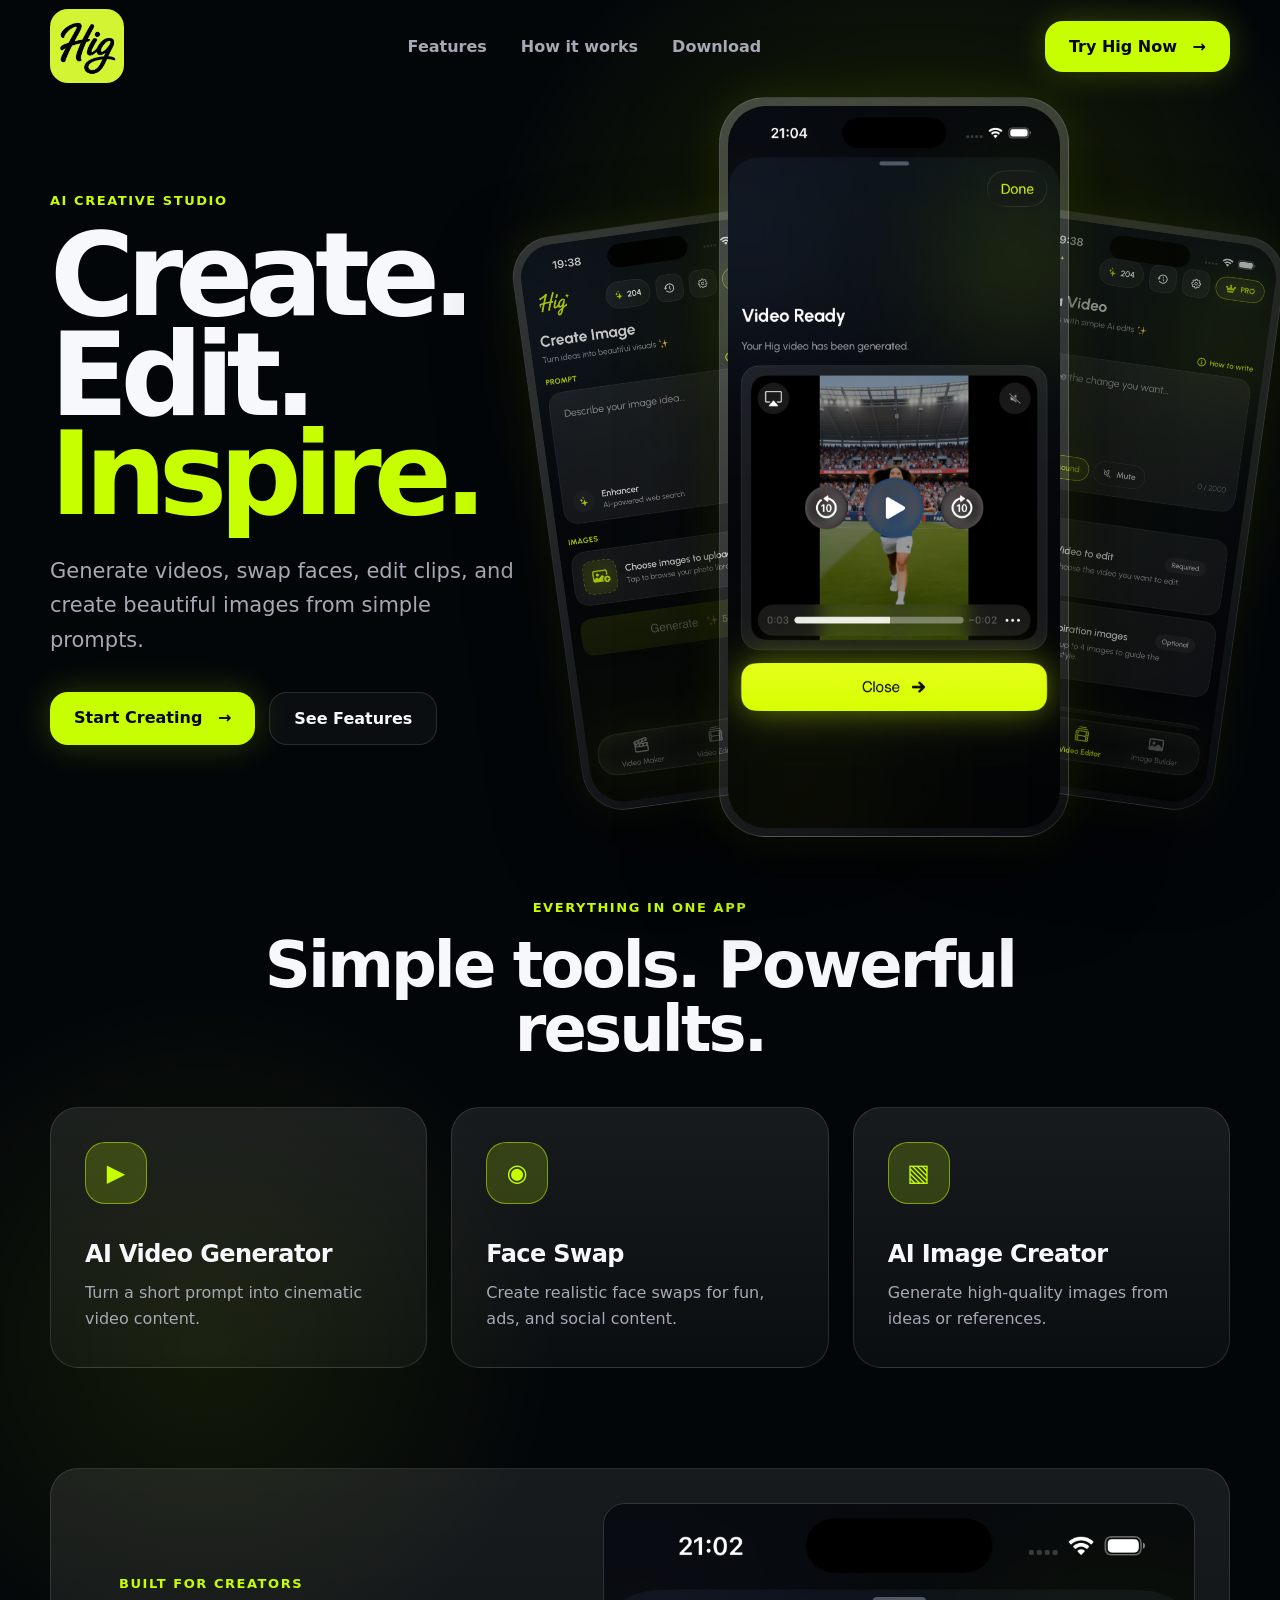
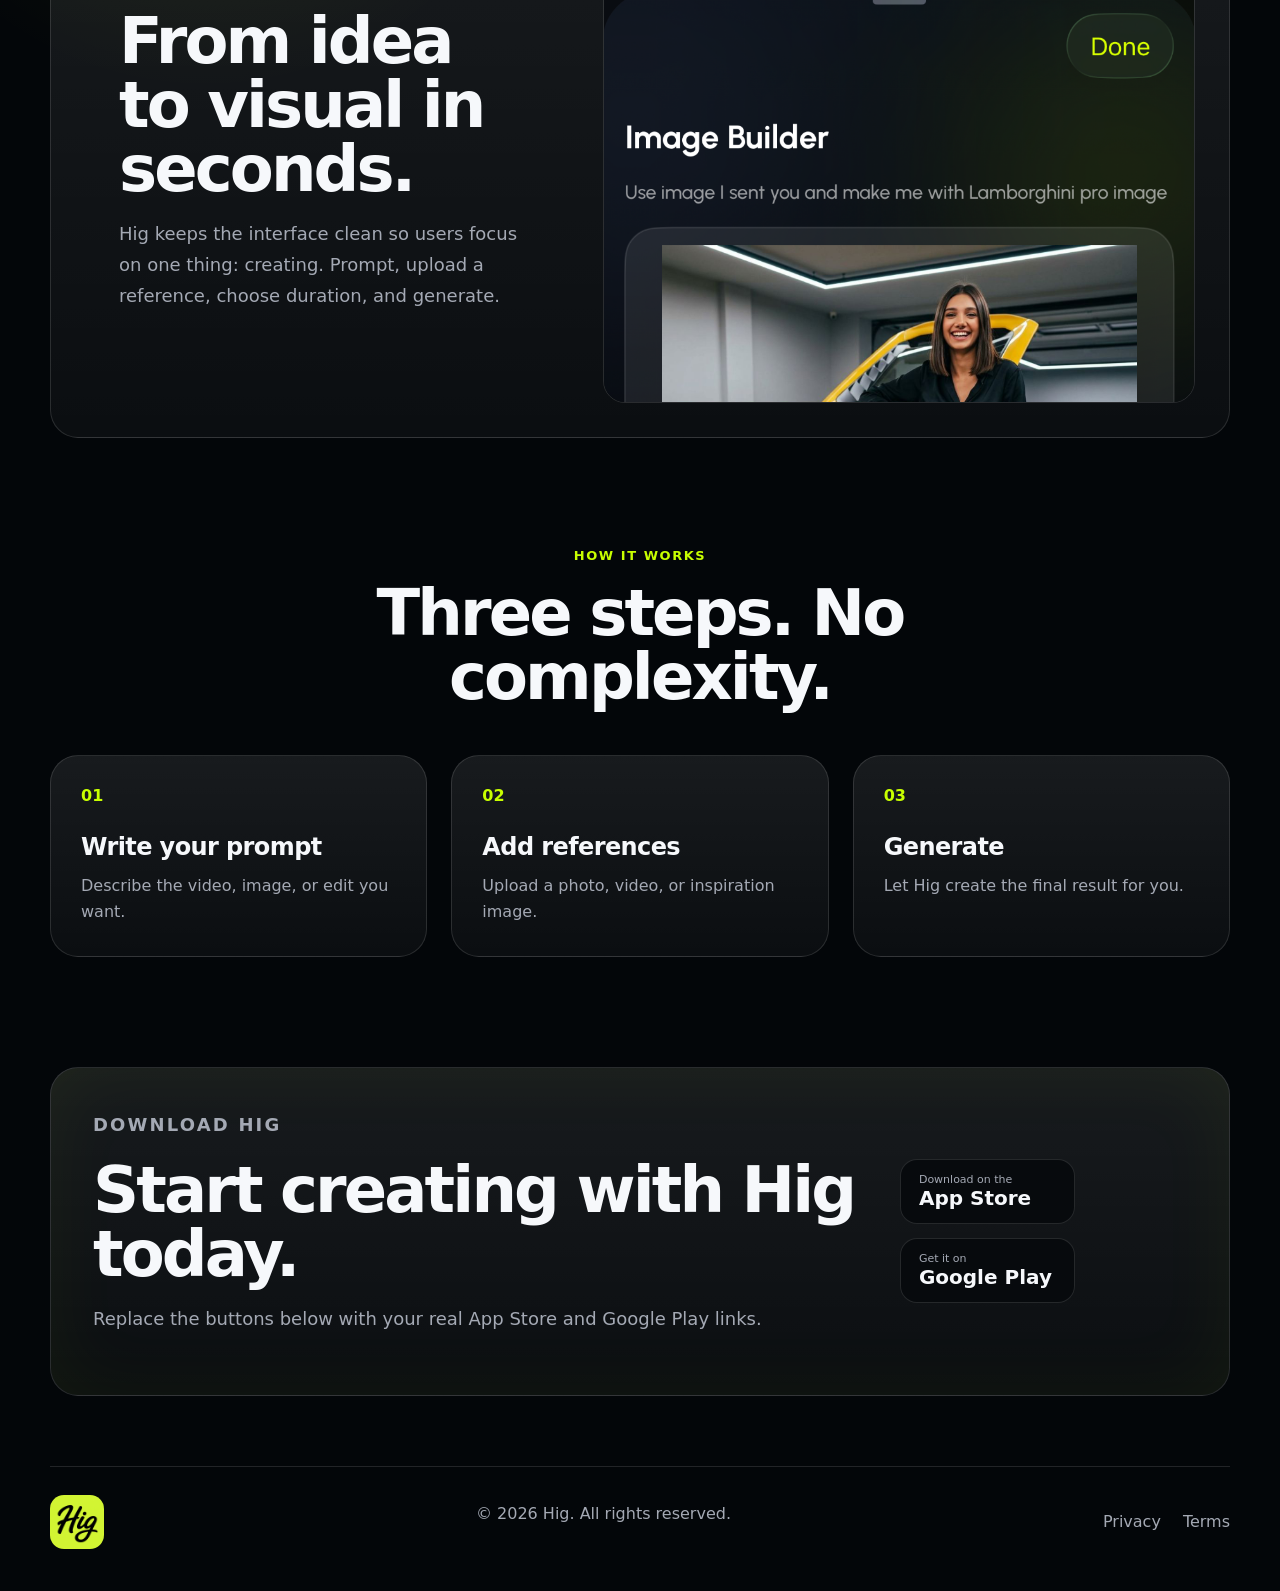
==== index.html @ d284c06a "Add files via upload" ====
<!doctype html>
<html lang="en">
<head>
  <meta charset="utf-8" />
  <meta name="viewport" content="width=device-width, initial-scale=1" />
  <title>Hig — AI Video, Face Swap & Image Generator</title>
  <meta name="description" content="Hig is an AI creative studio for generating videos, face swaps, video edits, and beautiful images in seconds." />
  <meta property="og:title" content="Hig — Create. Edit. Inspire." />
  <meta property="og:description" content="AI videos, face swaps, video editing, and image generation in one clean app." />
  <meta property="og:image" content="assets/logo.png" />
  <meta name="theme-color" content="#c8ff00" />
  <link rel="icon" href="assets/logo.png" />
  <link rel="stylesheet" href="styles.css" />
</head>
<body>
  <header class="site-header">
    <a class="brand" href="#top" aria-label="Hig home">
      <img src="assets/logo.png" alt="Hig logo" />
    </a>
    <nav class="nav" aria-label="Main navigation">
      <a href="#features">Features</a>
      <a href="#how">How it works</a>
      <a href="#download">Download</a>
    </nav>
    <a class="header-cta" href="#download">Try Hig Now <span>→</span></a>
  </header>

  <main id="top">
    <section class="hero">
      <div class="hero-copy">
        <p class="eyebrow">AI creative studio</p>
        <h1>Create.<br>Edit.<br><span>Inspire.</span></h1>
        <p class="lead">Generate videos, swap faces, edit clips, and create beautiful images from simple prompts.</p>
        <div class="hero-actions">
          <a class="primary-btn" href="#download">Start Creating <span>→</span></a>
          <a class="secondary-btn" href="#features">See Features</a>
        </div>
      </div>

      <div class="phone-stage" aria-label="Hig app preview">
        <div class="phone phone-left">
          <img src="assets/image-builder.png" alt="Hig image builder screen" />
        </div>
        <div class="phone phone-main">
          <img src="assets/video-ready.png" alt="Generated video ready screen" />
        </div>
        <div class="phone phone-right">
          <img src="assets/video-editor.png" alt="Hig video editor screen" />
        </div>
      </div>
    </section>

    <section class="features" id="features">
      <div class="section-heading">
        <p class="eyebrow">Everything in one app</p>
        <h2>Simple tools. Powerful results.</h2>
      </div>

      <div class="feature-grid">
        <article class="feature-card">
          <div class="icon">▶</div>
          <h3>AI Video Generator</h3>
          <p>Turn a short prompt into cinematic video content.</p>
        </article>
        <article class="feature-card">
          <div class="icon">◉</div>
          <h3>Face Swap</h3>
          <p>Create realistic face swaps for fun, ads, and social content.</p>
        </article>
        <article class="feature-card">
          <div class="icon">▧</div>
          <h3>AI Image Creator</h3>
          <p>Generate high-quality images from ideas or references.</p>
        </article>
      </div>
    </section>

    <section class="showcase">
      <div class="showcase-copy">
        <p class="eyebrow">Built for creators</p>
        <h2>From idea to visual in seconds.</h2>
        <p>Hig keeps the interface clean so users focus on one thing: creating. Prompt, upload a reference, choose duration, and generate.</p>
      </div>
      <div class="showcase-media">
        <img src="assets/image-result.png" alt="AI image generation result in Hig" />
      </div>
    </section>

    <section class="steps" id="how">
      <div class="section-heading">
        <p class="eyebrow">How it works</p>
        <h2>Three steps. No complexity.</h2>
      </div>
      <div class="step-grid">
        <div class="step"><span>01</span><h3>Write your prompt</h3><p>Describe the video, image, or edit you want.</p></div>
        <div class="step"><span>02</span><h3>Add references</h3><p>Upload a photo, video, or inspiration image.</p></div>
        <div class="step"><span>03</span><h3>Generate</h3><p>Let Hig create the final result for you.</p></div>
      </div>
    </section>

    <section class="download" id="download">
      <div>
        <p class="eyebrow">Download Hig</p>
        <h2>Start creating with Hig today.</h2>
        <p>Replace the buttons below with your real App Store and Google Play links.</p>
      </div>
      <div class="store-buttons">
        <a href="#" class="store-btn" aria-label="Download on the App Store"><small>Download on the</small><strong>App Store</strong></a>
        <a href="#" class="store-btn" aria-label="Get it on Google Play"><small>Get it on</small><strong>Google Play</strong></a>
      </div>
    </section>
  </main>

  <footer class="footer">
    <img src="assets/logo.png" alt="Hig logo" />
    <p>© <span id="year"></span> Hig. All rights reserved.</p>
    <div>
      <a href="#">Privacy</a>
      <a href="#">Terms</a>
    </div>
  </footer>

  <script src="script.js"></script>
</body>
</html>
---- styles.css ----
:root {
  --bg: #030609;
  --panel: rgba(255,255,255,.055);
  --panel-strong: rgba(255,255,255,.085);
  --text: #f6f8fb;
  --muted: #a4a9b4;
  --line: rgba(255,255,255,.12);
  --accent: #c8ff00;
  --accent-soft: rgba(200,255,0,.18);
  --radius: 28px;
  --max: 1180px;
}

* { box-sizing: border-box; }
html { scroll-behavior: smooth; }
body {
  margin: 0;
  font-family: Inter, ui-sans-serif, system-ui, -apple-system, BlinkMacSystemFont, "Segoe UI", sans-serif;
  color: var(--text);
  background:
    radial-gradient(circle at 72% 10%, rgba(200,255,0,.14), transparent 28rem),
    radial-gradient(circle at 16% 42%, rgba(200,255,0,.08), transparent 22rem),
    var(--bg);
}
a { color: inherit; text-decoration: none; }
img { max-width: 100%; display: block; }

.site-header {
  width: min(var(--max), calc(100% - 48px));
  height: 92px;
  margin: 0 auto;
  display: flex;
  align-items: center;
  justify-content: space-between;
  position: relative;
  z-index: 10;
}
.brand img { width: 74px; border-radius: 18px; }
.nav { display: flex; gap: 34px; color: var(--muted); font-weight: 600; }
.nav a:hover { color: var(--text); }
.header-cta, .primary-btn {
  background: var(--accent);
  color: #050606;
  font-weight: 800;
  border-radius: 18px;
  padding: 16px 24px;
  box-shadow: 0 0 34px rgba(200,255,0,.22);
}
.header-cta span, .primary-btn span { margin-left: 10px; }

.hero {
  width: min(var(--max), calc(100% - 48px));
  min-height: calc(100vh - 92px);
  margin: 0 auto;
  display: grid;
  grid-template-columns: .82fr 1.18fr;
  align-items: center;
  gap: 40px;
  padding: 36px 0 90px;
}
.eyebrow {
  color: var(--accent);
  text-transform: uppercase;
  letter-spacing: .12em;
  font-size: 13px;
  font-weight: 900;
  margin: 0 0 18px;
}
h1, h2, h3, p { margin-top: 0; }
h1 {
  font-size: clamp(64px, 9vw, 126px);
  line-height: .86;
  letter-spacing: -.07em;
  margin-bottom: 30px;
}
h1 span, h2 span { color: var(--accent); }
h2 { font-size: clamp(34px, 5vw, 64px); line-height: 1; letter-spacing: -.045em; margin-bottom: 18px; }
h3 { font-size: 24px; letter-spacing: -.025em; margin-bottom: 12px; }
.lead { color: var(--muted); font-size: 21px; line-height: 1.65; max-width: 520px; }
.hero-actions { display: flex; gap: 14px; flex-wrap: wrap; margin-top: 34px; }
.secondary-btn {
  border: 1px solid var(--line);
  color: var(--text);
  font-weight: 800;
  border-radius: 18px;
  padding: 16px 24px;
  background: rgba(255,255,255,.035);
}

.phone-stage {
  min-height: 640px;
  position: relative;
  display: grid;
  place-items: center;
  perspective: 1200px;
}
.phone {
  position: absolute;
  width: min(305px, 30vw);
  border-radius: 46px;
  padding: 8px;
  background: linear-gradient(145deg, rgba(255,255,255,.24), rgba(255,255,255,.04));
  box-shadow: 0 34px 90px rgba(0,0,0,.65), 0 0 46px rgba(200,255,0,.12);
  border: 1px solid rgba(255,255,255,.12);
  overflow: hidden;
}
.phone img { border-radius: 38px; width: 100%; height: auto; }
.phone-main { z-index: 3; transform: translateY(-2px); width: min(350px, 32vw); }
.phone-left { z-index: 2; transform: translate(-210px, 40px) rotate(-8deg) scale(.9); opacity: .76; }
.phone-right { z-index: 1; transform: translate(220px, 40px) rotate(8deg) scale(.9); opacity: .62; }

.features, .steps, .showcase, .download {
  width: min(var(--max), calc(100% - 48px));
  margin: 0 auto;
}
.section-heading { text-align: center; max-width: 760px; margin: 0 auto 46px; }
.section-heading p:not(.eyebrow), .showcase-copy p:not(.eyebrow), .download p { color: var(--muted); font-size: 18px; line-height: 1.7; }
.feature-grid, .step-grid { display: grid; grid-template-columns: repeat(3, 1fr); gap: 24px; }
.feature-card, .step, .download, .showcase {
  border: 1px solid var(--line);
  background: linear-gradient(180deg, var(--panel-strong), rgba(255,255,255,.035));
  border-radius: var(--radius);
}
.feature-card { padding: 34px; min-height: 250px; }
.icon {
  width: 62px; height: 62px; display: grid; place-items: center;
  border: 1px solid rgba(200,255,0,.5); border-radius: 20px;
  color: var(--accent); background: var(--accent-soft); font-size: 24px; margin-bottom: 36px;
}
.feature-card p, .step p { color: var(--muted); line-height: 1.65; margin: 0; }

.showcase {
  margin-top: 100px;
  display: grid;
  grid-template-columns: .9fr 1.1fr;
  gap: 34px;
  align-items: center;
  padding: 34px;
  overflow: hidden;
}
.showcase-media {
  border-radius: 22px;
  overflow: hidden;
  border: 1px solid var(--line);
  max-height: 500px;
}
.showcase-media img { width: 100%; transform: scale(1.01); }
.showcase-copy { padding: 34px; }

.steps { padding: 110px 0; }
.step { padding: 30px; }
.step span { color: var(--accent); font-weight: 900; display: inline-block; margin-bottom: 28px; }
.download {
  display: flex;
  align-items: center;
  justify-content: space-between;
  gap: 30px;
  padding: 42px;
  margin-bottom: 70px;
  box-shadow: inset 0 0 80px rgba(200,255,0,.05);
}
.store-buttons { display: flex; gap: 14px; flex-wrap: wrap; }
.store-btn {
  min-width: 175px;
  border: 1px solid var(--line);
  border-radius: 17px;
  padding: 13px 18px;
  background: #070a0d;
}
.store-btn small { color: var(--muted); display: block; font-size: 11px; }
.store-btn strong { font-size: 20px; }
.footer {
  width: min(var(--max), calc(100% - 48px));
  margin: 0 auto;
  padding: 28px 0 42px;
  border-top: 1px solid var(--line);
  display: flex;
  align-items: center;
  justify-content: space-between;
  color: var(--muted);
  gap: 20px;
}
.footer img { width: 54px; border-radius: 14px; }
.footer div { display: flex; gap: 22px; }

@media (max-width: 960px) {
  .nav { display: none; }
  .hero { grid-template-columns: 1fr; min-height: auto; padding-top: 44px; }
  .phone-stage { min-height: 590px; }
  .phone { width: 260px; }
  .phone-main { width: 300px; }
  .phone-left { transform: translate(-130px, 42px) rotate(-8deg) scale(.82); }
  .phone-right { transform: translate(130px, 42px) rotate(8deg) scale(.82); }
  .feature-grid, .step-grid, .showcase { grid-template-columns: 1fr; }
  .download { flex-direction: column; align-items: flex-start; }
}

@media (max-width: 620px) {
  .site-header, .hero, .features, .steps, .showcase, .download, .footer { width: min(100% - 28px, var(--max)); }
  .site-header { height: 78px; }
  .brand img { width: 58px; }
  .header-cta { padding: 13px 16px; border-radius: 15px; }
  h1 { font-size: 72px; }
  .lead { font-size: 18px; }
  .phone-stage { min-height: 480px; overflow: hidden; }
  .phone { width: 210px; border-radius: 36px; }
  .phone img { border-radius: 30px; }
  .phone-main { width: 245px; }
  .phone-left { transform: translate(-102px, 44px) rotate(-8deg) scale(.78); }
  .phone-right { transform: translate(102px, 44px) rotate(8deg) scale(.78); }
  .feature-card, .showcase, .download { padding: 24px; }
  .showcase-copy { padding: 0; }
  .footer { flex-direction: column; align-items: flex-start; }
}
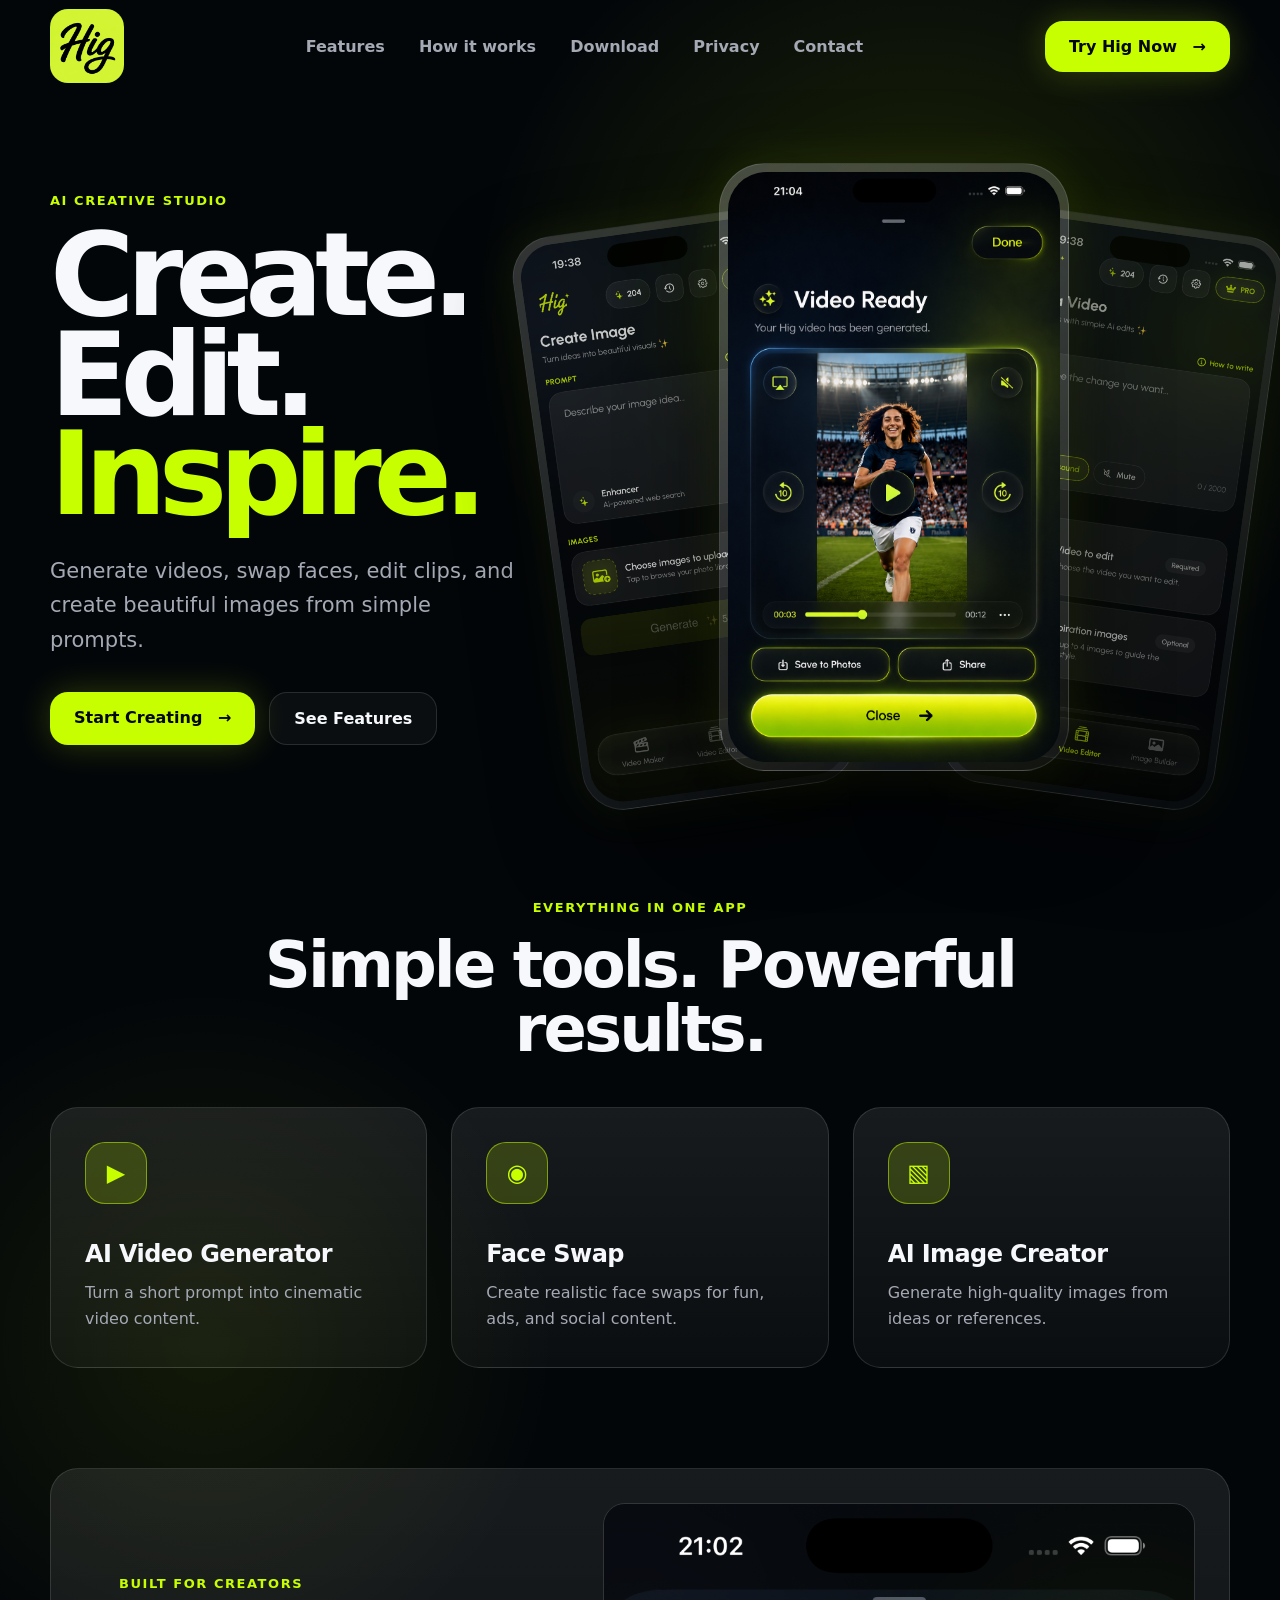
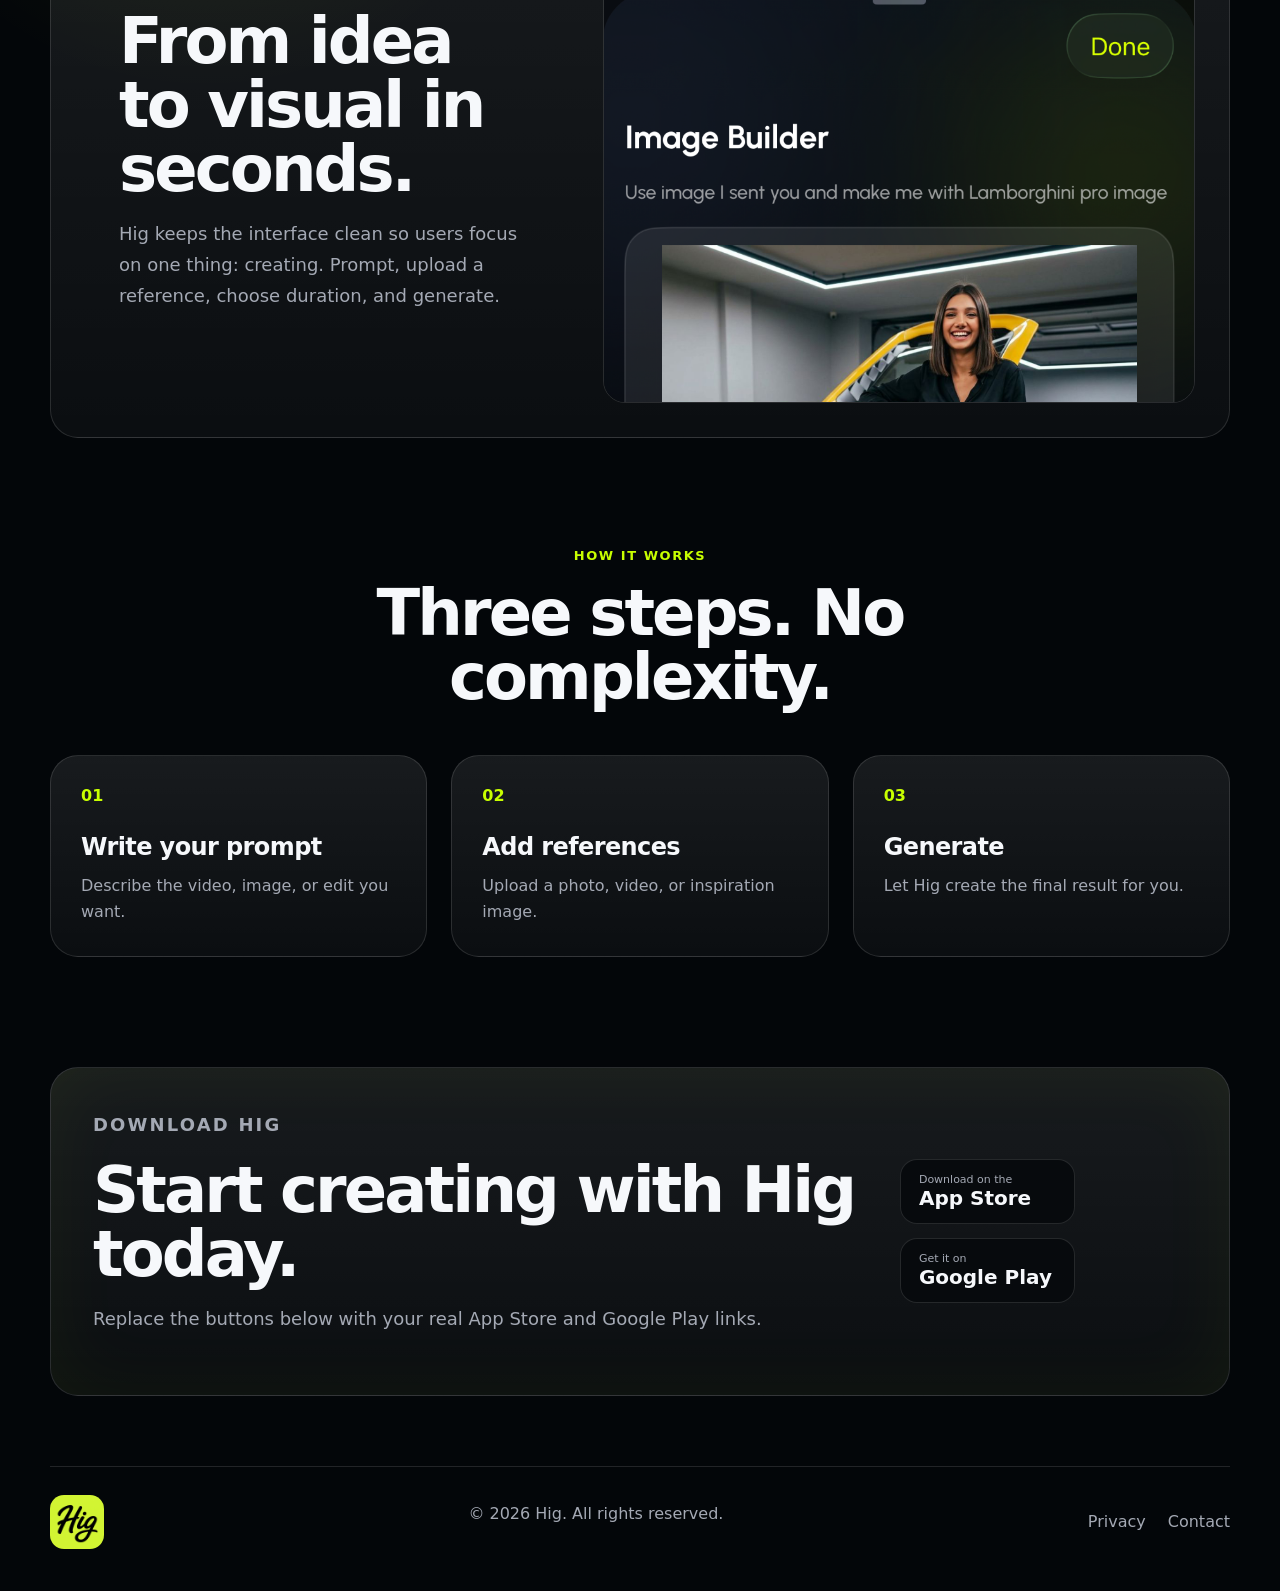
==== commit 1846b88f: "Add files via upload" ====
--- a/index.html
+++ b/index.html
@@ -21,6 +21,8 @@
       <a href="#features">Features</a>
       <a href="#how">How it works</a>
       <a href="#download">Download</a>
+      <a href="privacy.html">Privacy</a>
+      <a href="contact.html">Contact</a>
     </nav>
     <a class="header-cta" href="#download">Try Hig Now <span>→</span></a>
   </header>
@@ -115,8 +117,8 @@
     <img src="assets/logo.png" alt="Hig logo" />
     <p>© <span id="year"></span> Hig. All rights reserved.</p>
     <div>
-      <a href="#">Privacy</a>
-      <a href="#">Terms</a>
+      <a href="privacy.html">Privacy</a>
+      <a href="contact.html">Contact</a>
     </div>
   </footer>
 
--- a/styles.css
+++ b/styles.css
@@ -212,3 +212,68 @@
   .showcase-copy { padding: 0; }
   .footer { flex-direction: column; align-items: flex-start; }
 }
+
+
+.legal-page {
+  width: min(920px, calc(100% - 48px));
+  margin: 0 auto 80px;
+}
+.legal-hero {
+  padding: 72px 0 28px;
+}
+.legal-hero h1 {
+  font-size: clamp(48px, 8vw, 86px);
+  line-height: .95;
+  margin-bottom: 22px;
+}
+.legal-date {
+  color: var(--muted);
+  margin-top: 22px;
+}
+.legal-card {
+  border: 1px solid var(--line);
+  background: linear-gradient(180deg, var(--panel-strong), rgba(255,255,255,.035));
+  border-radius: var(--radius);
+  padding: 42px;
+}
+.legal-card h2 {
+  font-size: 28px;
+  margin: 36px 0 14px;
+}
+.legal-card h2:first-child { margin-top: 0; }
+.legal-card p {
+  color: var(--muted);
+  line-height: 1.75;
+  font-size: 17px;
+}
+.legal-card a { color: var(--accent); font-weight: 800; }
+
+@media (max-width: 620px) {
+  .legal-page { width: min(100% - 28px, 920px); }
+  .legal-card { padding: 24px; }
+  .legal-card h2 { font-size: 23px; }
+}
+
+.legal-hero { padding: 70px 0 34px; }
+.legal-hero h1 { font-size: clamp(50px, 8vw, 92px); line-height: .92; margin-bottom: 22px; }
+.legal-date { color: var(--muted); font-weight: 700; }
+.legal-card {
+  border: 1px solid var(--line);
+  background: linear-gradient(180deg, var(--panel-strong), rgba(255,255,255,.035));
+  border-radius: var(--radius);
+  padding: 42px;
+}
+.legal-card h2 { font-size: 28px; margin-top: 36px; }
+.legal-card h2:first-child { margin-top: 0; }
+.legal-card p { color: var(--muted); line-height: 1.75; font-size: 17px; }
+.legal-card a { color: var(--accent); font-weight: 800; }
+.contact-grid { display: grid; grid-template-columns: 1fr 1fr; gap: 24px; margin-top: 28px; }
+.contact-box {
+  border: 1px solid var(--line);
+  background: rgba(255,255,255,.04);
+  border-radius: 24px;
+  padding: 28px;
+}
+.contact-box p { margin-bottom: 0; }
+.contact-actions { display: flex; gap: 14px; flex-wrap: wrap; margin-top: 26px; }
+@media (max-width: 760px) { .contact-grid { grid-template-columns: 1fr; } .legal-card { padding: 26px; } }
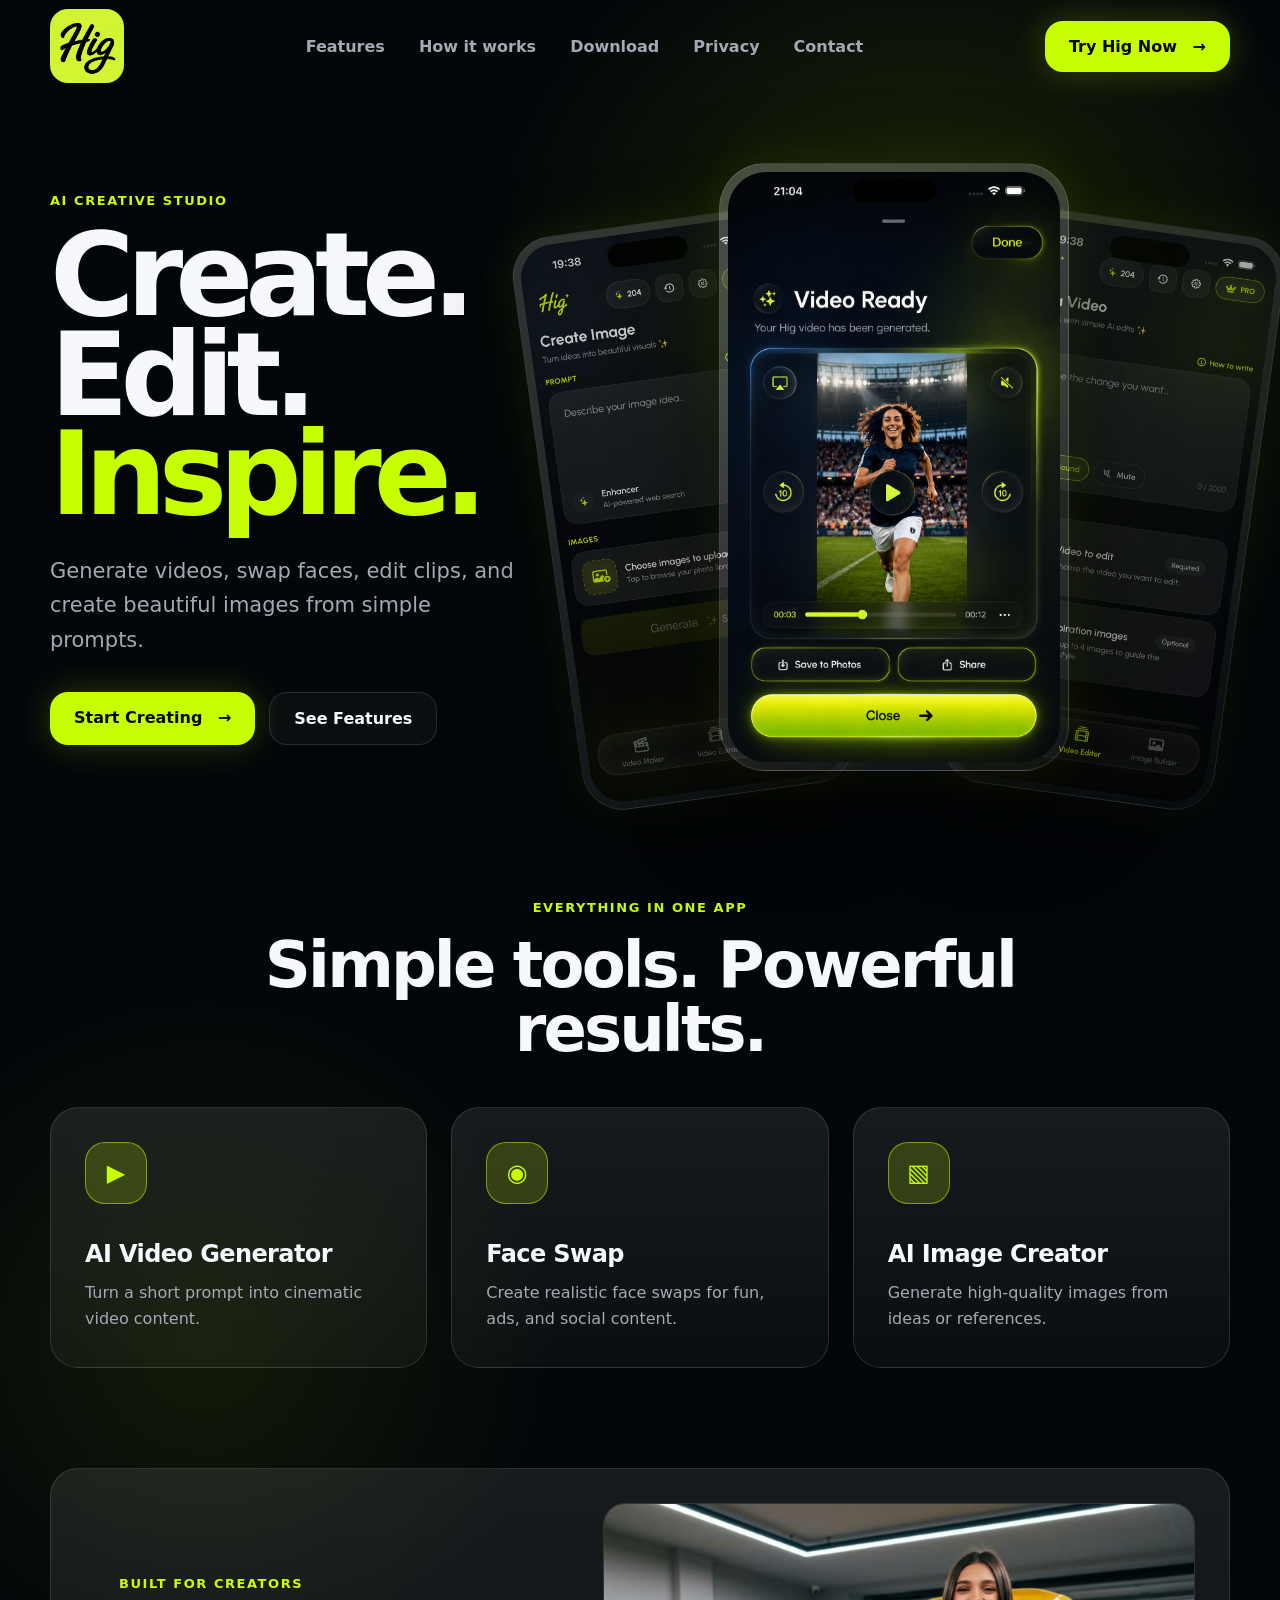
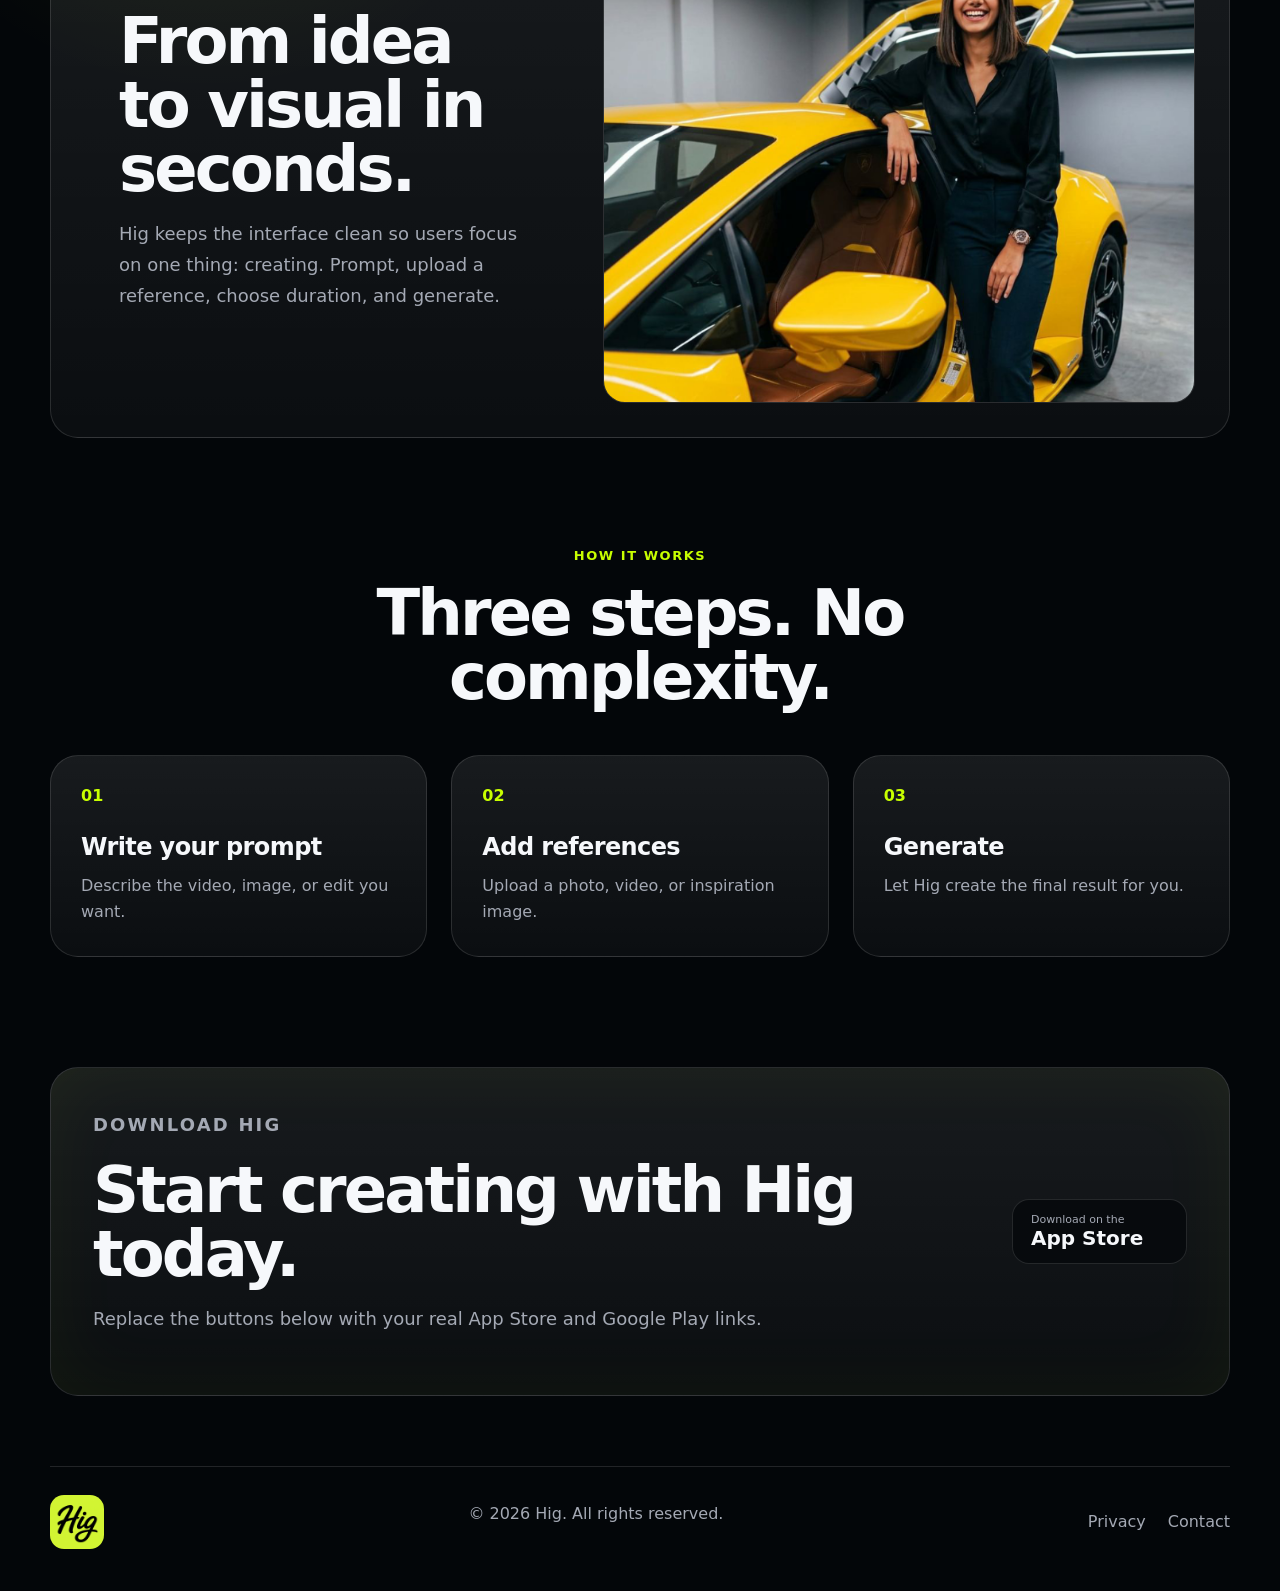
==== commit eccd091d: "Update index.html" ====
--- a/index.html
+++ b/index.html
@@ -107,8 +107,7 @@
         <p>Replace the buttons below with your real App Store and Google Play links.</p>
       </div>
       <div class="store-buttons">
-        <a href="#" class="store-btn" aria-label="Download on the App Store"><small>Download on the</small><strong>App Store</strong></a>
-        <a href="#" class="store-btn" aria-label="Get it on Google Play"><small>Get it on</small><strong>Google Play</strong></a>
+        <a href="https://apps.apple.com/us/app/id1375267426" class="store-btn" aria-label="Download on the App Store"><small>Download on the</small><strong>App Store</strong></a>
       </div>
     </section>
   </main>
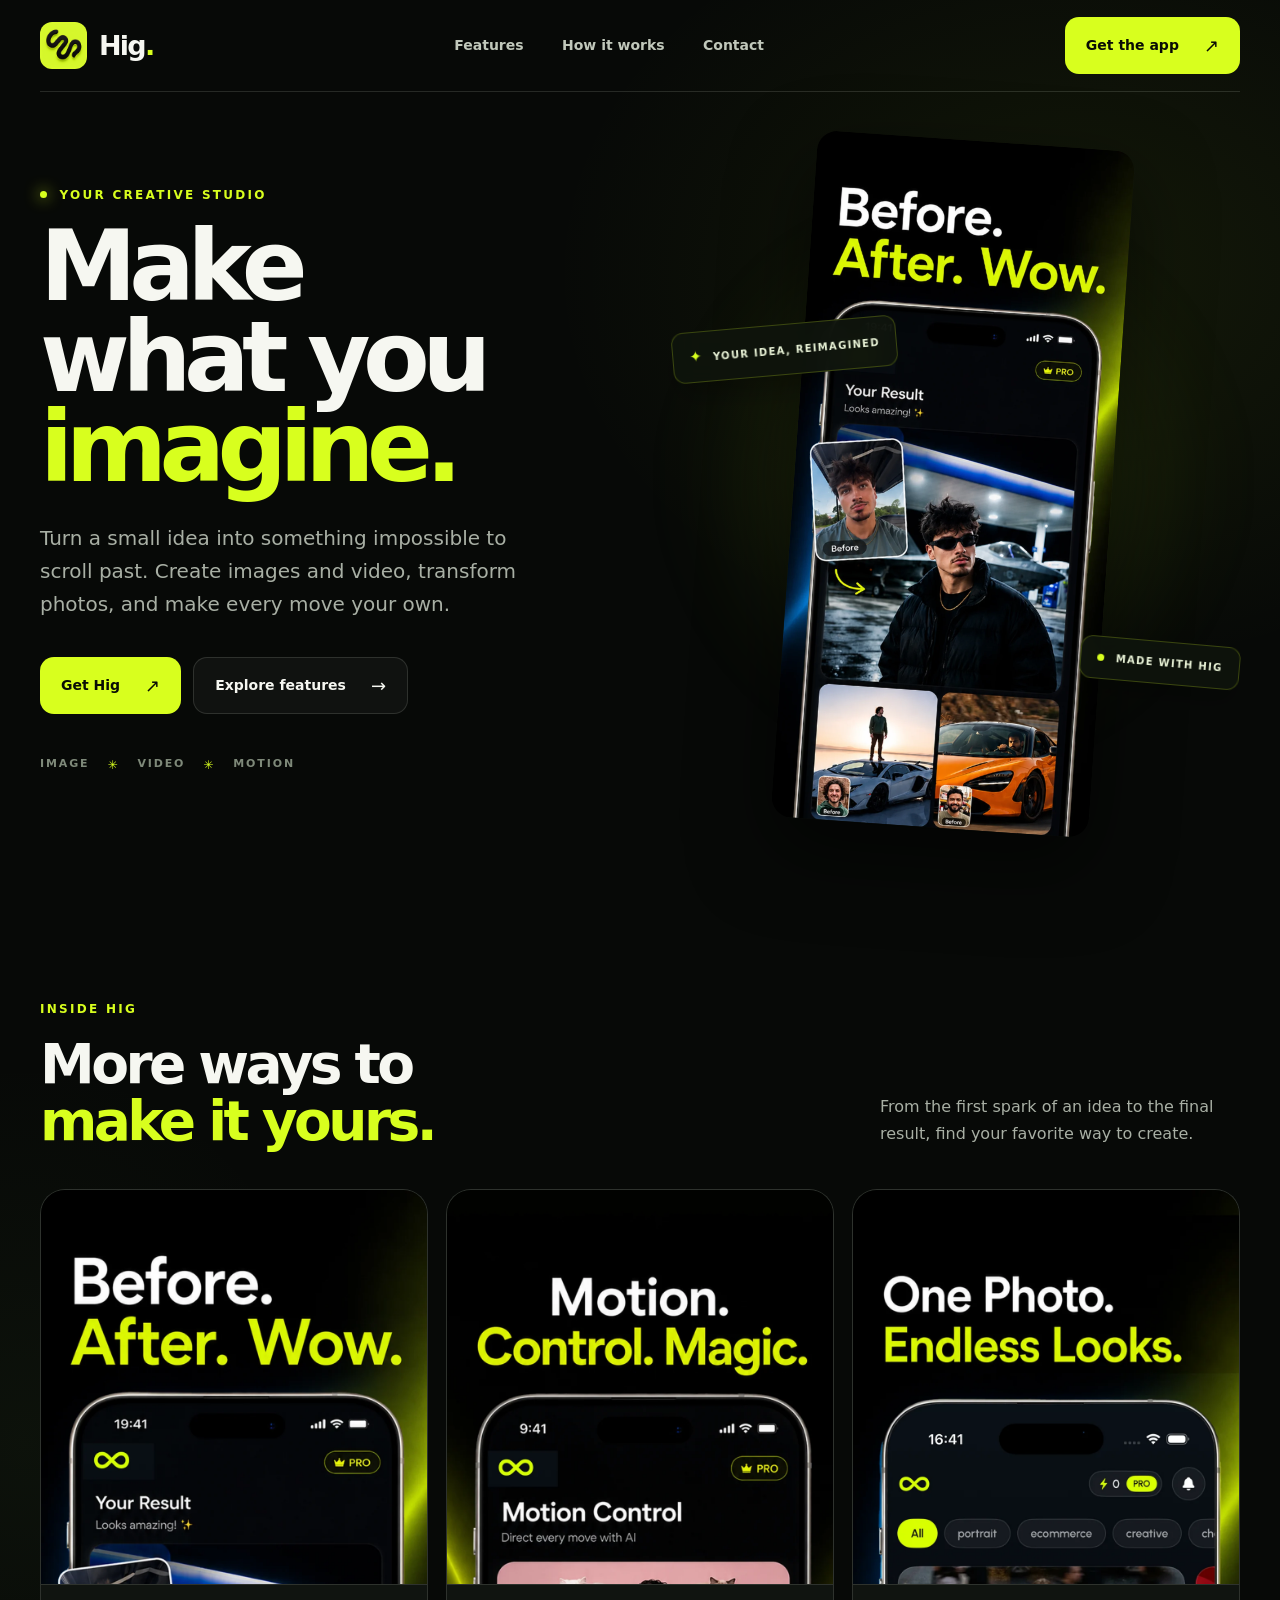
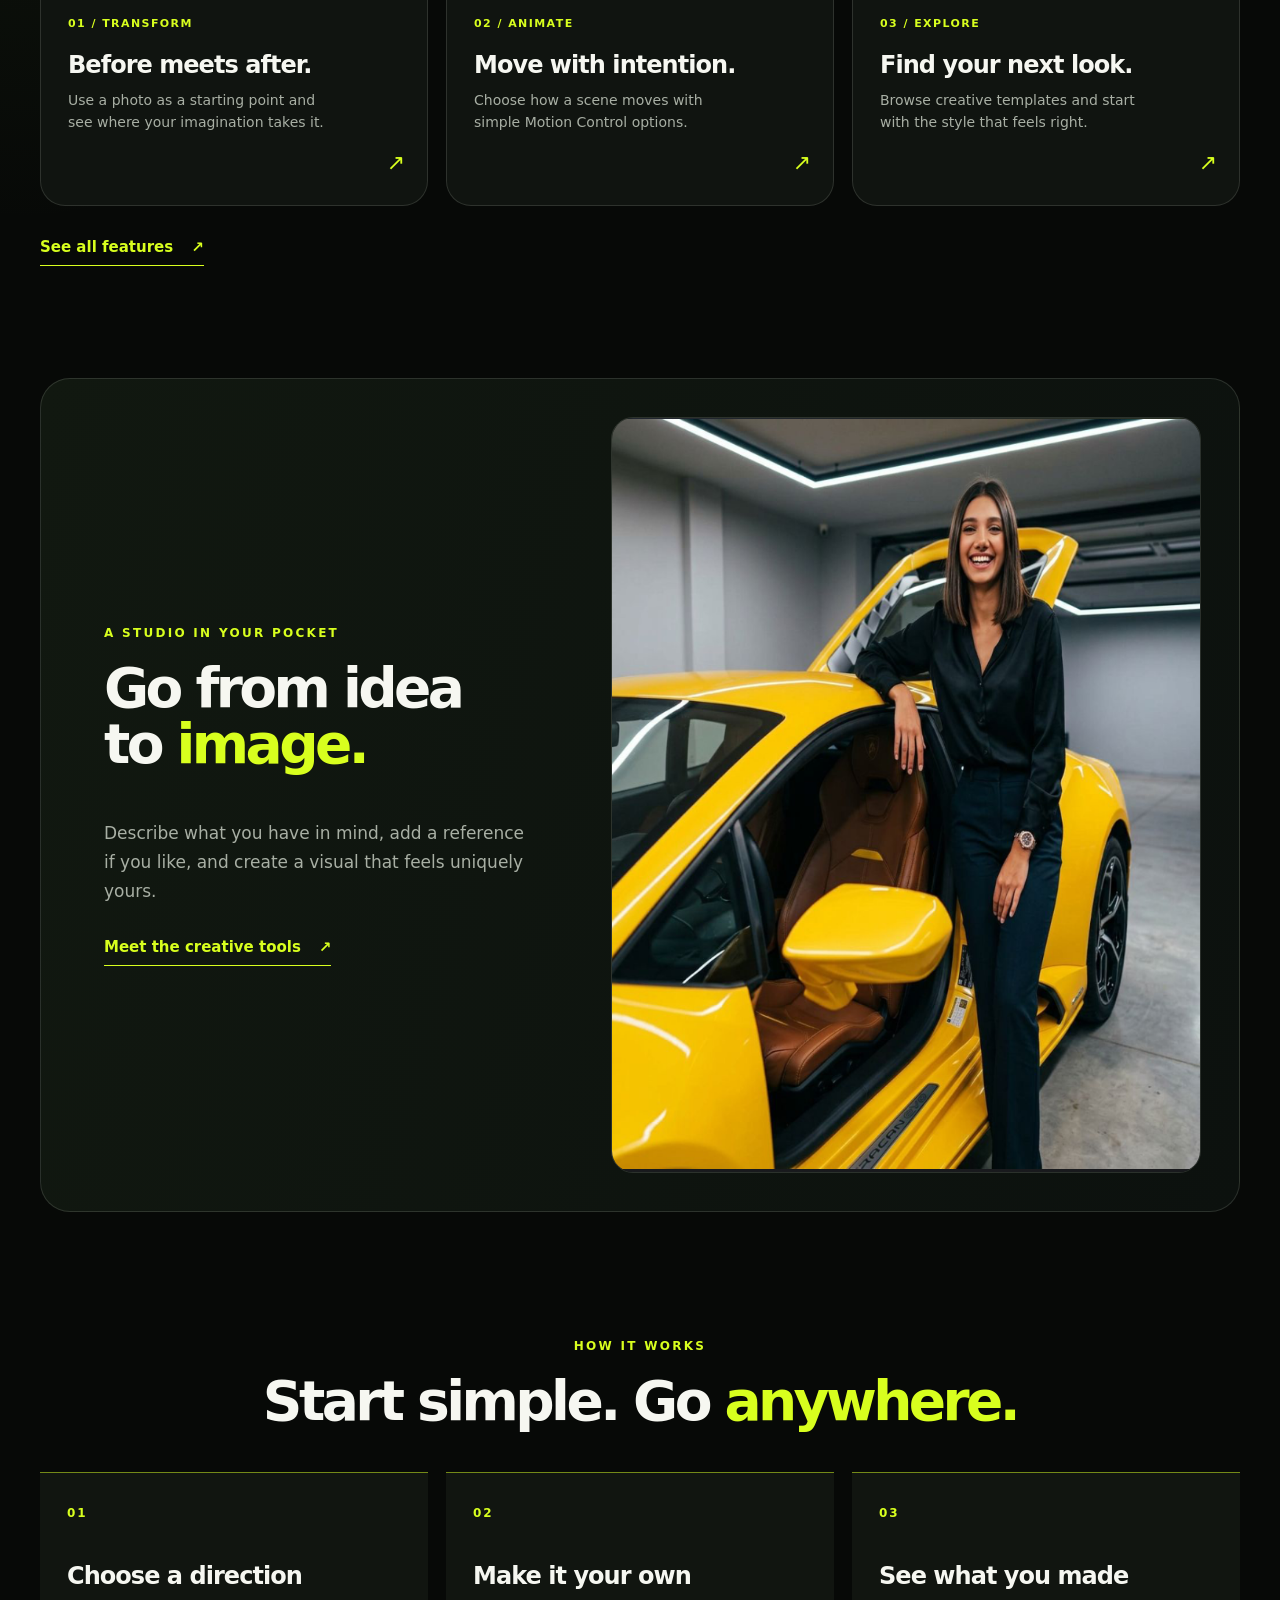
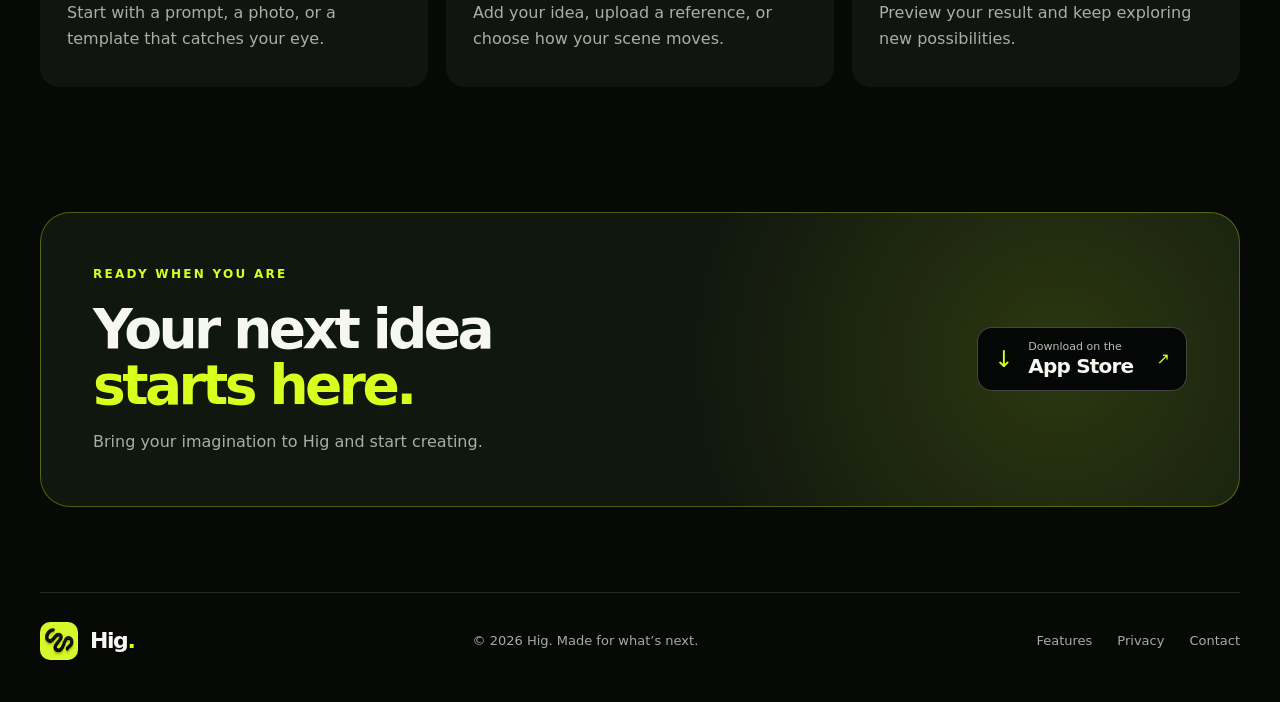
==== commit e056c4ec: "Add files via upload" ====
--- a/index.html
+++ b/index.html
@@ -3,124 +3,70 @@
 <head>
   <meta charset="utf-8" />
   <meta name="viewport" content="width=device-width, initial-scale=1" />
-  <title>Hig — AI Video, Face Swap & Image Generator</title>
-  <meta name="description" content="Hig is an AI creative studio for generating videos, face swaps, video edits, and beautiful images in seconds." />
-  <meta property="og:title" content="Hig — Create. Edit. Inspire." />
-  <meta property="og:description" content="AI videos, face swaps, video editing, and image generation in one clean app." />
-  <meta property="og:image" content="assets/logo.png" />
-  <meta name="theme-color" content="#c8ff00" />
-  <link rel="icon" href="assets/logo.png" />
+  <title>Hig — Make what you imagine</title>
+  <meta name="description" content="Create AI videos and images, transform photos, explore templates, and direct motion with Hig." />
+  <meta property="og:title" content="Hig — Make what you imagine" />
+  <meta property="og:description" content="Your creative studio for AI images, video, and motion." />
+  <meta property="og:image" content="https://higvid.com/assets/app-icon.png" />
+  <meta name="theme-color" content="#080a08" />
+  <link rel="icon" type="image/png" href="assets/favicon.png" />
+  <link rel="apple-touch-icon" href="assets/apple-touch-icon.png" />
   <link rel="stylesheet" href="styles.css" />
 </head>
 <body>
+  <a class="skip-link" href="#main">Skip to content</a>
   <header class="site-header">
-    <a class="brand" href="#top" aria-label="Hig home">
-      <img src="assets/logo.png" alt="Hig logo" />
-    </a>
+    <a class="brand" href="index.html" aria-label="Hig home"><img src="assets/app-icon.png" alt="" /><span>Hig<span class="brand-dot">.</span></span></a>
     <nav class="nav" aria-label="Main navigation">
-      <a href="#features">Features</a>
+      <a href="features.html">Features</a>
       <a href="#how">How it works</a>
-      <a href="#download">Download</a>
-      <a href="privacy.html">Privacy</a>
       <a href="contact.html">Contact</a>
     </nav>
-    <a class="header-cta" href="#download">Try Hig Now <span>→</span></a>
+    <a class="header-cta" href="#download">Get the app <span aria-hidden="true">↗</span></a>
+    <details class="mobile-menu"><summary>Menu <span aria-hidden="true">☰</span></summary><nav aria-label="Mobile navigation"><a href="index.html">Home</a><a href="features.html">Features</a><a href="index.html#how">How it works</a><a href="index.html#download">Get the app</a><a href="contact.html">Contact</a><a href="privacy.html">Privacy</a></nav></details>
   </header>
 
-  <main id="top">
-    <section class="hero">
+  <main id="main">
+    <section class="hero" id="top">
       <div class="hero-copy">
-        <p class="eyebrow">AI creative studio</p>
-        <h1>Create.<br>Edit.<br><span>Inspire.</span></h1>
-        <p class="lead">Generate videos, swap faces, edit clips, and create beautiful images from simple prompts.</p>
-        <div class="hero-actions">
-          <a class="primary-btn" href="#download">Start Creating <span>→</span></a>
-          <a class="secondary-btn" href="#features">See Features</a>
-        </div>
+        <p class="eyebrow"><span class="eyebrow-dot"></span> Your creative studio</p>
+        <h1>Make what you <span>imagine.</span></h1>
+        <p class="lead">Turn a small idea into something impossible to scroll past. Create images and video, transform photos, and make every move your own.</p>
+        <div class="hero-actions"><a class="primary-btn" href="#download">Get Hig <span aria-hidden="true">↗</span></a><a class="secondary-btn" href="features.html">Explore features <span aria-hidden="true">→</span></a></div>
+        <p class="hero-note">IMAGE <span>✳</span> VIDEO <span>✳</span> MOTION</p>
       </div>
-
-      <div class="phone-stage" aria-label="Hig app preview">
-        <div class="phone phone-left">
-          <img src="assets/image-builder.png" alt="Hig image builder screen" />
-        </div>
-        <div class="phone phone-main">
-          <img src="assets/video-ready.png" alt="Generated video ready screen" />
-        </div>
-        <div class="phone phone-right">
-          <img src="assets/video-editor.png" alt="Hig video editor screen" />
-        </div>
+      <div class="hero-visual">
+        <div class="hero-orbit" aria-hidden="true"></div>
+        <img src="assets/feature-before-after.webp" alt="Hig before and after creative result on an iPhone" width="946" height="2048" fetchpriority="high" />
+        <div class="floating-label floating-label-top"><span>✦</span> YOUR IDEA, REIMAGINED</div>
+        <div class="floating-label floating-label-bottom"><span class="status-dot"></span> MADE WITH HIG</div>
       </div>
     </section>
 
     <section class="features" id="features">
-      <div class="section-heading">
-        <p class="eyebrow">Everything in one app</p>
-        <h2>Simple tools. Powerful results.</h2>
+      <div class="section-heading section-heading-split">
+        <div><p class="eyebrow">Inside Hig</p><h2>More ways to <span>make it yours.</span></h2></div>
+        <p>From the first spark of an idea to the final result, find your favorite way to create.</p>
       </div>
-
       <div class="feature-grid">
-        <article class="feature-card">
-          <div class="icon">▶</div>
-          <h3>AI Video Generator</h3>
-          <p>Turn a short prompt into cinematic video content.</p>
-        </article>
-        <article class="feature-card">
-          <div class="icon">◉</div>
-          <h3>Face Swap</h3>
-          <p>Create realistic face swaps for fun, ads, and social content.</p>
-        </article>
-        <article class="feature-card">
-          <div class="icon">▧</div>
-          <h3>AI Image Creator</h3>
-          <p>Generate high-quality images from ideas or references.</p>
-        </article>
+        <a class="feature-card" href="features.html#transform"><div class="feature-card-media"><img src="assets/feature-before-after.webp" alt="Before and after photo transformation" width="946" height="2048" loading="lazy" /></div><div class="feature-card-content"><span class="feature-number">01 / TRANSFORM</span><h3>Before meets after.</h3><p>Use a photo as a starting point and see where your imagination takes it.</p><span class="feature-arrow" aria-hidden="true">↗</span></div></a>
+        <a class="feature-card" href="features.html#motion"><div class="feature-card-media"><img src="assets/feature-motion.webp" alt="Motion Control screen with a selection of movements" width="946" height="2048" loading="lazy" /></div><div class="feature-card-content"><span class="feature-number">02 / ANIMATE</span><h3>Move with intention.</h3><p>Choose how a scene moves with simple Motion Control options.</p><span class="feature-arrow" aria-hidden="true">↗</span></div></a>
+        <a class="feature-card" href="features.html#templates"><div class="feature-card-media"><img src="assets/feature-templates.webp" alt="Creative templates inside the Hig app" width="946" height="2048" loading="lazy" /></div><div class="feature-card-content"><span class="feature-number">03 / EXPLORE</span><h3>Find your next look.</h3><p>Browse creative templates and start with the style that feels right.</p><span class="feature-arrow" aria-hidden="true">↗</span></div></a>
       </div>
+      <a class="text-link" href="features.html">See all features <span aria-hidden="true">↗</span></a>
     </section>
 
     <section class="showcase">
-      <div class="showcase-copy">
-        <p class="eyebrow">Built for creators</p>
-        <h2>From idea to visual in seconds.</h2>
-        <p>Hig keeps the interface clean so users focus on one thing: creating. Prompt, upload a reference, choose duration, and generate.</p>
-      </div>
-      <div class="showcase-media">
-        <img src="assets/image-result.png" alt="AI image generation result in Hig" />
-      </div>
+      <div class="showcase-copy"><p class="eyebrow">A studio in your pocket</p><h2>Go from idea to <span>image.</span></h2><p>Describe what you have in mind, add a reference if you like, and create a visual that feels uniquely yours.</p><a class="text-link" href="features.html#more-tools">Meet the creative tools <span aria-hidden="true">↗</span></a></div>
+      <div class="showcase-media"><img src="assets/image-result.png" alt="A generated image result displayed in the Hig app" width="749" height="754" loading="lazy" /></div>
     </section>
 
-    <section class="steps" id="how">
-      <div class="section-heading">
-        <p class="eyebrow">How it works</p>
-        <h2>Three steps. No complexity.</h2>
-      </div>
-      <div class="step-grid">
-        <div class="step"><span>01</span><h3>Write your prompt</h3><p>Describe the video, image, or edit you want.</p></div>
-        <div class="step"><span>02</span><h3>Add references</h3><p>Upload a photo, video, or inspiration image.</p></div>
-        <div class="step"><span>03</span><h3>Generate</h3><p>Let Hig create the final result for you.</p></div>
-      </div>
-    </section>
+    <section class="steps" id="how"><div class="section-heading"><p class="eyebrow">How it works</p><h2>Start simple. Go <span>anywhere.</span></h2></div><div class="step-grid"><div class="step"><span>01</span><h3>Choose a direction</h3><p>Start with a prompt, a photo, or a template that catches your eye.</p></div><div class="step"><span>02</span><h3>Make it your own</h3><p>Add your idea, upload a reference, or choose how your scene moves.</p></div><div class="step"><span>03</span><h3>See what you made</h3><p>Preview your result and keep exploring new possibilities.</p></div></div></section>
 
-    <section class="download" id="download">
-      <div>
-        <p class="eyebrow">Download Hig</p>
-        <h2>Start creating with Hig today.</h2>
-        <p>Replace the buttons below with your real App Store and Google Play links.</p>
-      </div>
-      <div class="store-buttons">
-        <a href="https://apps.apple.com/us/app/id1375267426" class="store-btn" aria-label="Download on the App Store"><small>Download on the</small><strong>App Store</strong></a>
-      </div>
-    </section>
+    <section class="download" id="download"><div><p class="eyebrow">Ready when you are</p><h2>Your next idea <span>starts here.</span></h2><p>Bring your imagination to Hig and start creating.</p></div><a href="https://apps.apple.com/us/app/id1375267426" class="store-btn" aria-label="Download Hig on the App Store"><span class="apple-symbol" aria-hidden="true">↓</span><span><small>Download on the</small><strong>App Store</strong></span><span aria-hidden="true">↗</span></a></section>
   </main>
 
-  <footer class="footer">
-    <img src="assets/logo.png" alt="Hig logo" />
-    <p>© <span id="year"></span> Hig. All rights reserved.</p>
-    <div>
-      <a href="privacy.html">Privacy</a>
-      <a href="contact.html">Contact</a>
-    </div>
-  </footer>
-
+  <footer class="footer"><a class="brand footer-brand" href="index.html" aria-label="Hig home"><img src="assets/app-icon.png" alt="" /><span>Hig<span class="brand-dot">.</span></span></a><p>© <span id="year"></span> Hig. Made for what’s next.</p><nav aria-label="Footer navigation"><a href="features.html">Features</a><a href="privacy.html">Privacy</a><a href="contact.html">Contact</a></nav></footer>
   <script src="script.js"></script>
 </body>
 </html>
--- a/styles.css
+++ b/styles.css
@@ -1,279 +1,300 @@
 :root {
-  --bg: #030609;
-  --panel: rgba(255,255,255,.055);
-  --panel-strong: rgba(255,255,255,.085);
-  --text: #f6f8fb;
-  --muted: #a4a9b4;
-  --line: rgba(255,255,255,.12);
-  --accent: #c8ff00;
-  --accent-soft: rgba(200,255,0,.18);
-  --radius: 28px;
-  --max: 1180px;
-}
-
+  --bg: #070907;
+  --surface: #101410;
+  --surface-2: #161b16;
+  --text: #f6f7f1;
+  --muted: #a8afa4;
+  --line: rgba(241, 255, 235, .13);
+  --accent: #d8ff1e;
+  --max: 1200px;
+}
 * { box-sizing: border-box; }
 html { scroll-behavior: smooth; }
 body {
   margin: 0;
-  font-family: Inter, ui-sans-serif, system-ui, -apple-system, BlinkMacSystemFont, "Segoe UI", sans-serif;
+  background:
+    radial-gradient(ellipse 42rem 32rem at 84% 7%, rgba(174, 221, 30, .08), transparent 78%),
+    radial-gradient(ellipse 25rem 30rem at 2% 37%, rgba(104, 160, 70, .06), transparent 80%),
+    var(--bg);
   color: var(--text);
-  background:
-    radial-gradient(circle at 72% 10%, rgba(200,255,0,.14), transparent 28rem),
-    radial-gradient(circle at 16% 42%, rgba(200,255,0,.08), transparent 22rem),
-    var(--bg);
+  font: 16px/1.5 Inter, ui-sans-serif, system-ui, -apple-system, BlinkMacSystemFont, "Segoe UI", sans-serif;
+  -webkit-font-smoothing: antialiased;
 }
 a { color: inherit; text-decoration: none; }
 img { max-width: 100%; display: block; }
-
+h1, h2, h3, p { margin-top: 0; }
+h1, h2, h3 { text-wrap: balance; }
+:focus-visible { outline: 3px solid var(--accent); outline-offset: 4px; }
+.skip-link { position: absolute; top: -80px; left: 16px; padding: 10px 16px; background: var(--accent); color: #080a05; z-index: 100; border-radius: 8px; }
+.skip-link:focus { top: 12px; }
 .site-header {
   width: min(var(--max), calc(100% - 48px));
   height: 92px;
-  margin: 0 auto;
+  margin: auto;
   display: flex;
   align-items: center;
-  justify-content: space-between;
+  gap: 32px;
   position: relative;
-  z-index: 10;
-}
-.brand img { width: 74px; border-radius: 18px; }
-.nav { display: flex; gap: 34px; color: var(--muted); font-weight: 600; }
-.nav a:hover { color: var(--text); }
+  z-index: 20;
+  border-bottom: 1px solid var(--line);
+}
+.brand { display: inline-flex; align-items: center; gap: 12px; flex-shrink: 0; font-size: 27px; font-weight: 850; letter-spacing: -.065em; line-height: 1; }
+.brand img { width: 47px; height: 47px; object-fit: cover; border-radius: 12px; }
+.brand-dot { color: var(--accent); }
+.nav { display: flex; align-items: center; gap: clamp(22px, 3vw, 42px); margin: 0 auto; color: #c1c8bb; font-size: 14px; font-weight: 650; }
+.nav a { transition: color .2s; }
+.nav a:hover, .nav a[aria-current="page"] { color: var(--accent); }
 .header-cta, .primary-btn {
-  background: var(--accent);
-  color: #050606;
-  font-weight: 800;
-  border-radius: 18px;
-  padding: 16px 24px;
-  box-shadow: 0 0 34px rgba(200,255,0,.22);
-}
-.header-cta span, .primary-btn span { margin-left: 10px; }
-
-.hero {
-  width: min(var(--max), calc(100% - 48px));
-  min-height: calc(100vh - 92px);
-  margin: 0 auto;
-  display: grid;
-  grid-template-columns: .82fr 1.18fr;
-  align-items: center;
-  gap: 40px;
-  padding: 36px 0 90px;
-}
-.eyebrow {
-  color: var(--accent);
-  text-transform: uppercase;
-  letter-spacing: .12em;
-  font-size: 13px;
-  font-weight: 900;
-  margin: 0 0 18px;
-}
-h1, h2, h3, p { margin-top: 0; }
-h1 {
-  font-size: clamp(64px, 9vw, 126px);
-  line-height: .86;
-  letter-spacing: -.07em;
-  margin-bottom: 30px;
-}
+  display: inline-flex; align-items: center; justify-content: center; gap: 25px;
+  border-radius: 14px; background: var(--accent); color: #090d04;
+  padding: 15px 21px; font-size: 14px; font-weight: 800;
+  transition: transform .2s, background .2s;
+  white-space: nowrap;
+}
+.header-cta:hover, .primary-btn:hover { transform: translateY(-3px); background: #e5ff62; }
+.mobile-menu { display: none; }
+.eyebrow { color: var(--accent); text-transform: uppercase; font-size: 12px; letter-spacing: .19em; font-weight: 850; margin-bottom: 18px; }
+.eyebrow-dot { display: inline-block; vertical-align: 1px; width: 7px; height: 7px; background: var(--accent); border-radius: 50%; margin-right: 6px; box-shadow: 0 0 15px var(--accent); }
+h1 { font-size: clamp(64px, 7.6vw, 112px); line-height: .93; letter-spacing: -.078em; font-weight: 800; }
+h2 { font-size: clamp(38px, 4.3vw, 64px); line-height: 1.03; letter-spacing: -.065em; font-weight: 760; }
+h3 { font-size: 24px; line-height: 1.18; letter-spacing: -.04em; }
 h1 span, h2 span { color: var(--accent); }
-h2 { font-size: clamp(34px, 5vw, 64px); line-height: 1; letter-spacing: -.045em; margin-bottom: 18px; }
-h3 { font-size: 24px; letter-spacing: -.025em; margin-bottom: 12px; }
-.lead { color: var(--muted); font-size: 21px; line-height: 1.65; max-width: 520px; }
-.hero-actions { display: flex; gap: 14px; flex-wrap: wrap; margin-top: 34px; }
+.lead { font-size: clamp(17px, 1.65vw, 20px); line-height: 1.65; color: var(--muted); max-width: 575px; }
+.primary-btn span, .secondary-btn span, .header-cta span { font-size: 18px; font-weight: 400; }
 .secondary-btn {
-  border: 1px solid var(--line);
-  color: var(--text);
-  font-weight: 800;
-  border-radius: 18px;
-  padding: 16px 24px;
-  background: rgba(255,255,255,.035);
-}
-
-.phone-stage {
-  min-height: 640px;
-  position: relative;
-  display: grid;
-  place-items: center;
-  perspective: 1200px;
-}
-.phone {
-  position: absolute;
-  width: min(305px, 30vw);
-  border-radius: 46px;
-  padding: 8px;
-  background: linear-gradient(145deg, rgba(255,255,255,.24), rgba(255,255,255,.04));
-  box-shadow: 0 34px 90px rgba(0,0,0,.65), 0 0 46px rgba(200,255,0,.12);
-  border: 1px solid rgba(255,255,255,.12);
-  overflow: hidden;
-}
-.phone img { border-radius: 38px; width: 100%; height: auto; }
-.phone-main { z-index: 3; transform: translateY(-2px); width: min(350px, 32vw); }
-.phone-left { z-index: 2; transform: translate(-210px, 40px) rotate(-8deg) scale(.9); opacity: .76; }
-.phone-right { z-index: 1; transform: translate(220px, 40px) rotate(8deg) scale(.9); opacity: .62; }
-
-.features, .steps, .showcase, .download {
-  width: min(var(--max), calc(100% - 48px));
-  margin: 0 auto;
-}
-.section-heading { text-align: center; max-width: 760px; margin: 0 auto 46px; }
-.section-heading p:not(.eyebrow), .showcase-copy p:not(.eyebrow), .download p { color: var(--muted); font-size: 18px; line-height: 1.7; }
-.feature-grid, .step-grid { display: grid; grid-template-columns: repeat(3, 1fr); gap: 24px; }
-.feature-card, .step, .download, .showcase {
-  border: 1px solid var(--line);
-  background: linear-gradient(180deg, var(--panel-strong), rgba(255,255,255,.035));
-  border-radius: var(--radius);
-}
-.feature-card { padding: 34px; min-height: 250px; }
-.icon {
-  width: 62px; height: 62px; display: grid; place-items: center;
-  border: 1px solid rgba(200,255,0,.5); border-radius: 20px;
-  color: var(--accent); background: var(--accent-soft); font-size: 24px; margin-bottom: 36px;
-}
-.feature-card p, .step p { color: var(--muted); line-height: 1.65; margin: 0; }
-
-.showcase {
-  margin-top: 100px;
-  display: grid;
-  grid-template-columns: .9fr 1.1fr;
-  gap: 34px;
-  align-items: center;
-  padding: 34px;
-  overflow: hidden;
-}
-.showcase-media {
-  border-radius: 22px;
-  overflow: hidden;
-  border: 1px solid var(--line);
-  max-height: 500px;
-}
-.showcase-media img { width: 100%; transform: scale(1.01); }
-.showcase-copy { padding: 34px; }
-
-.steps { padding: 110px 0; }
-.step { padding: 30px; }
-.step span { color: var(--accent); font-weight: 900; display: inline-block; margin-bottom: 28px; }
-.download {
-  display: flex;
-  align-items: center;
-  justify-content: space-between;
-  gap: 30px;
-  padding: 42px;
-  margin-bottom: 70px;
-  box-shadow: inset 0 0 80px rgba(200,255,0,.05);
-}
-.store-buttons { display: flex; gap: 14px; flex-wrap: wrap; }
-.store-btn {
-  min-width: 175px;
-  border: 1px solid var(--line);
-  border-radius: 17px;
-  padding: 13px 18px;
-  background: #070a0d;
-}
-.store-btn small { color: var(--muted); display: block; font-size: 11px; }
-.store-btn strong { font-size: 20px; }
-.footer {
-  width: min(var(--max), calc(100% - 48px));
-  margin: 0 auto;
-  padding: 28px 0 42px;
-  border-top: 1px solid var(--line);
-  display: flex;
-  align-items: center;
-  justify-content: space-between;
-  color: var(--muted);
-  gap: 20px;
-}
-.footer img { width: 54px; border-radius: 14px; }
-.footer div { display: flex; gap: 22px; }
+  display: inline-flex; align-items: center; justify-content: center; gap: 25px;
+  padding: 14px 21px; border: 1px solid var(--line); border-radius: 14px;
+  background: rgba(255,255,255,.04); color: var(--text); font-size: 14px; font-weight: 750;
+  transition: border-color .2s, background .2s;
+}
+.secondary-btn:hover { border-color: var(--accent); background: rgba(216,255,30,.07); }
+.text-link { display: inline-flex; align-items: center; gap: 18px; padding-bottom: 6px; border-bottom: 1px solid var(--accent); color: var(--accent); font-size: 15px; font-weight: 780; transition: gap .2s; }
+.text-link:hover { gap: 26px; }
+
+.hero { width: min(var(--max), calc(100% - 48px)); min-height: 750px; margin: auto; display: grid; grid-template-columns: 1.02fr .98fr; align-items: center; gap: 30px; padding: 48px 0 85px; }
+.hero-copy { position: relative; z-index: 2; }
+.hero-copy h1 { max-width: 640px; margin-bottom: 28px; }
+.hero-copy .lead { max-width: 505px; }
+.hero-actions { display: flex; flex-wrap: wrap; align-items: center; gap: 12px; margin: 36px 0 42px; }
+.hero-note { display: flex; align-items: center; gap: 18px; font-size: 11px; letter-spacing: .17em; color: #7e8979; font-weight: 850; margin: 0; }
+.hero-note span { color: var(--accent); font-size: 12px; }
+.hero-visual { height: 680px; display: grid; place-items: center; position: relative; isolation: isolate; }
+.hero-orbit { position: absolute; z-index: -1; width: min(100%, 565px); aspect-ratio: 1; border-radius: 50%; background: radial-gradient(circle, rgba(198,244,29,.25), rgba(113,151,19,.10) 42%, transparent 68%); filter: blur(30px); }
+.hero-visual > img { width: min(318px, 58%); height: auto; border-radius: 20px; box-shadow: 0 32px 78px rgba(0,0,0,.55); transform: rotate(4deg); }
+.floating-label { position: absolute; z-index: 2; border: 1px solid rgba(216,255,30,.22); background: rgba(14,19,12,.9); backdrop-filter: blur(12px); color: #e8f2d6; padding: 13px 16px; border-radius: 12px; font-size: 10px; font-weight: 850; letter-spacing: .13em; box-shadow: 0 15px 28px rgba(0,0,0,.26); }
+.floating-label-top { left: 1%; top: 27%; transform: rotate(-5deg); }
+.floating-label-top span { color: var(--accent); margin-right: 5px; font-size: 15px; }
+.floating-label-bottom { right: 0; bottom: 20%; transform: rotate(5deg); }
+.status-dot { display: inline-block; width: 7px; height: 7px; border-radius: 50%; background: var(--accent); margin-right: 7px; }
+
+.features, .steps, .showcase, .download, .more-tools, .contact-layout, .contact-topics, .contact-bottom { width: min(var(--max), calc(100% - 48px)); margin-left: auto; margin-right: auto; }
+.features { padding: 95px 0 112px; }
+.section-heading { margin-bottom: 40px; text-align: center; }
+.section-heading h2 { margin-bottom: 0; }
+.section-heading-split { display: flex; justify-content: space-between; align-items: end; gap: 40px; text-align: left; }
+.section-heading-split h2 { max-width: 690px; }
+.section-heading-split > p { color: var(--muted); max-width: 360px; line-height: 1.7; margin-bottom: 2px; }
+.feature-grid { display: grid; grid-template-columns: repeat(3, 1fr); gap: 18px; }
+.feature-card { overflow: hidden; border: 1px solid var(--line); border-radius: 25px; background: #101410; transition: transform .25s, border-color .25s; }
+.feature-card:hover { transform: translateY(-6px); border-color: rgba(216,255,30,.55); }
+.feature-card-media { height: 395px; overflow: hidden; background: #080b08; border-bottom: 1px solid var(--line); }
+.feature-card-media img { width: 100%; height: auto; }
+.feature-card-content { padding: 25px 27px 33px; min-height: 220px; position: relative; }
+.feature-number { font-size: 11px; font-weight: 850; letter-spacing: .13em; color: var(--accent); }
+.feature-card h3 { margin: 17px 0 9px; }
+.feature-card p { color: var(--muted); font-size: 14px; line-height: 1.6; max-width: 285px; padding-right: 15px; margin: 0; }
+.feature-arrow { position: absolute; right: 22px; bottom: 26px; font-size: 22px; color: var(--accent); }
+.features > .text-link { margin-top: 30px; }
+.showcase { display: grid; grid-template-columns: .9fr 1.1fr; gap: 50px; align-items: center; border: 1px solid var(--line); border-radius: 30px; overflow: hidden; background: linear-gradient(105deg, #111810, #0c110e); padding: 38px; }
+.showcase-copy { padding: 25px; }
+.showcase-copy h2 { max-width: 490px; }
+.showcase-copy p:not(.eyebrow) { color: var(--muted); font-size: 17px; line-height: 1.7; margin: 24px 0 30px; }
+.showcase-media { border-radius: 22px; overflow: hidden; border: 1px solid var(--line); }
+.showcase-media img { width: 100%; }
+.steps { padding: 125px 0; }
+.step-grid { display: grid; grid-template-columns: repeat(3, 1fr); gap: 18px; margin-top: 42px; }
+.step { border-top: 1px solid rgba(216,255,30,.5); background: #111510; border-radius: 0 0 19px 19px; padding: 31px 27px 34px; }
+.step > span { display: block; color: var(--accent); font-size: 12px; font-weight: 850; letter-spacing: .15em; margin-bottom: 40px; }
+.step h3 { margin-bottom: 10px; }
+.step p { color: var(--muted); line-height: 1.65; margin-bottom: 0; }
+.download { display: flex; align-items: center; justify-content: space-between; gap: 25px; padding: 52px; margin-bottom: 85px; border-radius: 30px; border: 1px solid rgba(216,255,30,.3); background: radial-gradient(circle at 85% 50%, rgba(216,255,30,.14), transparent 36%), #10170e; }
+.download h2 { max-width: 650px; margin-bottom: 16px; }
+.download p:not(.eyebrow) { margin-bottom: 0; color: var(--muted); }
+.store-btn { display: flex; align-items: center; gap: 15px; min-width: 210px; padding: 12px 16px; border-radius: 15px; border: 1px solid rgba(255,255,255,.25); background: #050706; transition: transform .2s, border-color .2s; }
+.store-btn:hover { transform: translateY(-3px); border-color: var(--accent); }
+.store-btn small { display: block; color: #b6beb0; font-size: 11px; line-height: 1.25; }
+.store-btn strong { display: block; font-size: 20px; letter-spacing: -.04em; line-height: 1.2; }
+.apple-symbol { font-size: 23px; color: var(--accent); }
+.store-btn > span:last-child { margin-left: auto; color: var(--accent); }
+.footer { width: min(var(--max), calc(100% - 48px)); margin: auto; display: flex; align-items: center; justify-content: space-between; gap: 25px; border-top: 1px solid var(--line); padding: 29px 0 42px; color: #a4ada0; font-size: 13px; }
+.footer-brand { color: var(--text); font-size: 22px; }
+.footer-brand img { width: 38px; height: 38px; border-radius: 10px; }
+.footer p { margin: 0; }
+.footer nav { display: flex; gap: 25px; }
+.footer a:hover { color: var(--accent); }
+
+.page-intro { width: min(var(--max), calc(100% - 48px)); margin: 0 auto; padding: 110px 0 70px; }
+.page-intro h1 { max-width: 920px; margin-bottom: 27px; }
+.page-intro .lead { max-width: 660px; }
+.jump-links { display: flex; flex-wrap: wrap; gap: 11px; margin-top: 39px; }
+.jump-links a { display: inline-flex; gap: 15px; border: 1px solid var(--line); padding: 13px 17px; border-radius: 30px; background: var(--surface); color: #e4eadf; font-size: 13px; font-weight: 650; }
+.jump-links a:hover { border-color: var(--accent); color: var(--accent); }
+.feature-story { width: min(var(--max), calc(100% - 48px)); margin: 0 auto; padding: 80px 15px; border-top: 1px solid var(--line); display: grid; grid-template-columns: 1fr 1fr; gap: clamp(40px, 7vw, 115px); align-items: center; scroll-margin-top: 20px; }
+.feature-story.reverse .story-copy { order: 2; }
+.feature-story.reverse .story-media { order: 1; }
+.story-copy { max-width: 510px; }
+.feature-index { color: var(--accent); font-size: 12px; font-weight: 850; letter-spacing: .17em; margin-bottom: 24px; }
+.feature-index span { color: #6f8062; margin: 0 10px; }
+.story-copy h2 { font-size: clamp(46px, 5vw, 70px); }
+.story-copy > p:not(.feature-index) { max-width: 455px; font-size: 18px; line-height: 1.7; color: var(--muted); margin: 25px 0; }
+.story-details { display: flex; flex-wrap: wrap; gap: 9px; margin: 30px 0 39px; }
+.story-details span { border-radius: 30px; border: 1px solid var(--line); padding: 9px 13px; font-size: 12px; color: #d2ddcc; }
+.story-media { position: relative; width: min(100%, 450px); margin: 0 auto; padding: 22px 22px 0; border: 1px solid var(--line); border-radius: 29px; background: radial-gradient(circle at 50% 48%, rgba(37,110,152,.17), transparent 64%), #101410; overflow: hidden; }
+.story-media-blue { background: radial-gradient(circle at 50% 48%, rgba(38,127,185,.19), transparent 70%), #101410; }
+.story-media-pink { background: radial-gradient(circle at 50% 47%, rgba(194,99,128,.20), transparent 68%), #101410; }
+.story-media-lime { background: radial-gradient(circle at 50% 45%, rgba(194,245,31,.14), transparent 70%), #101410; }
+.story-media img { width: 100%; border-radius: 18px 18px 0 0; box-shadow: 0 25px 65px rgba(0,0,0,.35); }
+.media-caption { display: block; padding: 15px 0; color: #879381; letter-spacing: .14em; font-size: 11px; font-weight: 750; }
+.more-tools { padding: 105px 0 120px; border-top: 1px solid var(--line); }
+.tool-grid { display: grid; grid-template-columns: repeat(3, 1fr); gap: 18px; }
+.tool-card { overflow: hidden; border-radius: 24px; border: 1px solid var(--line); background: var(--surface); }
+.tool-preview { height: 250px; overflow: hidden; background: radial-gradient(circle at 50% 75%, rgba(216,255,30,.13), transparent 65%), #0b0e0b; }
+.tool-preview img { width: min(100%, 300px); margin: 0 auto; }
+.tool-card > div:last-child { padding: 25px; }
+.tool-card h3 { margin: 14px 0 8px; }
+.tool-card p { color: var(--muted); font-size: 14px; margin: 0; }
+.compact-cta { margin-top: 0; }
+
+.contact-intro { padding-bottom: 62px; }
+.contact-intro h1 { max-width: 850px; }
+.contact-layout { display: grid; grid-template-columns: 1.08fr .92fr; gap: 19px; }
+.support-panel, .support-checklist { min-height: 455px; padding: clamp(30px, 4vw, 51px); border-radius: 28px; }
+.support-panel { color: #0b1101; background: radial-gradient(circle at 85% 14%, #f0ff83, transparent 32%), var(--accent); position: relative; overflow: hidden; }
+.support-panel .eyebrow { color: #38480e; }
+.support-panel h2 { max-width: 450px; font-size: clamp(47px, 5vw, 66px); margin: 0 0 18px; }
+.support-panel h2 span { color: #526515; }
+.support-panel p:not(.eyebrow) { max-width: 395px; font-size: 17px; line-height: 1.6; color: #364318; }
+.support-mark { position: absolute; top: 13px; right: 34px; font-size: 74px; line-height: 1; opacity: .24; }
+.support-email { display: inline-flex; gap: 20px; align-items: center; margin-top: 12px; font-size: clamp(18px, 2vw, 25px); font-weight: 800; border-bottom: 2px solid rgba(7,13,1,.55); overflow-wrap: anywhere; }
+.dark-button { display: flex; justify-content: space-between; align-items: center; margin-top: 36px; padding: 15px 20px; border-radius: 13px; width: fit-content; min-width: 190px; background: #080d04; color: var(--text); font-size: 14px; font-weight: 760; }
+.dark-button:hover { background: #273819; }
+.support-checklist { border: 1px solid var(--line); background: var(--surface); }
+.support-checklist h2 { font-size: clamp(32px, 3vw, 42px); max-width: 415px; margin-bottom: 18px; }
+.support-checklist > p:not(.eyebrow) { color: var(--muted); }
+.support-checklist ul { padding: 0; margin: 24px 0 0; list-style: none; }
+.support-checklist li { display: flex; gap: 18px; align-items: baseline; border-top: 1px solid var(--line); padding: 12px 0; font-size: 14px; line-height: 1.5; }
+.support-checklist li span { color: var(--accent); font-size: 11px; font-weight: 850; letter-spacing: .06em; }
+.support-checklist .checklist-note { font-size: 12px; margin: 14px 0 0; color: #7e8977; }
+.contact-topics { padding: 113px 0; }
+.topic-grid { display: grid; grid-template-columns: repeat(2, 1fr); gap: 16px; }
+.topic-card { display: grid; grid-template-columns: 1fr auto; border: 1px solid var(--line); border-radius: 22px; background: var(--surface); min-height: 194px; padding: 26px; transition: background .2s, border-color .2s, transform .2s; }
+.topic-card:hover { border-color: rgba(216,255,30,.5); background: #182015; transform: translateY(-3px); }
+.topic-icon { grid-column: 1 / -1; color: var(--accent); font-size: 24px; line-height: 1; }
+.topic-title { grid-column: 1; align-self: end; font-size: 23px; font-weight: 750; letter-spacing: -.035em; margin-top: 26px; }
+.topic-description { grid-column: 1; font-size: 14px; color: var(--muted); max-width: 370px; margin-top: 6px; }
+.topic-arrow { grid-column: 2; grid-row: 2 / span 2; align-self: end; color: var(--accent); font-size: 23px; }
+.contact-bottom { display: flex; align-items: center; justify-content: space-between; gap: 28px; border-top: 1px solid var(--line); padding: 45px 0 95px; }
+.contact-bottom h2 { font-size: clamp(29px, 3.2vw, 42px); }
+.contact-bottom p:not(.eyebrow) { color: var(--muted); line-height: 1.65; margin: 0; }
+.contact-bottom .secondary-btn { flex-shrink: 0; }
+
+.legal-page { width: min(920px, calc(100% - 48px)); margin: 0 auto 90px; }
+.legal-hero { padding: 85px 0 38px; }
+.legal-hero h1 { font-size: clamp(52px, 7.5vw, 90px); margin-bottom: 24px; }
+.legal-date { color: var(--muted); font-weight: 700; margin-top: 20px; }
+.legal-card { border: 1px solid var(--line); background: var(--surface); border-radius: 27px; padding: 45px; }
+.legal-card h2 { font-size: 27px; line-height: 1.25; margin: 38px 0 12px; letter-spacing: -.03em; }
+.legal-card h2:first-child { margin-top: 0; }
+.legal-card p, .legal-card li { color: var(--muted); font-size: 16px; line-height: 1.8; }
+.legal-card a { color: var(--accent); text-decoration: underline; text-underline-offset: 3px; }
+.legal-card ul { padding-left: 23px; }
 
 @media (max-width: 960px) {
+  .hero { grid-template-columns: 1fr 1fr; min-height: 630px; }
+  .hero-visual { height: 580px; }
+  .hero-visual > img { width: min(270px, 64%); }
+  .feature-card-media { height: 320px; }
+  .feature-story { gap: 35px; }
+  .story-media { padding: 14px 14px 0; }
+}
+@media (max-width: 800px) {
   .nav { display: none; }
-  .hero { grid-template-columns: 1fr; min-height: auto; padding-top: 44px; }
-  .phone-stage { min-height: 590px; }
-  .phone { width: 260px; }
-  .phone-main { width: 300px; }
-  .phone-left { transform: translate(-130px, 42px) rotate(-8deg) scale(.82); }
-  .phone-right { transform: translate(130px, 42px) rotate(8deg) scale(.82); }
-  .feature-grid, .step-grid, .showcase { grid-template-columns: 1fr; }
-  .download { flex-direction: column; align-items: flex-start; }
-}
-
+  .header-cta { margin-left: auto; }
+  .mobile-menu { display: block; position: relative; }
+  .mobile-menu summary { list-style: none; cursor: pointer; display: inline-flex; align-items: center; gap: 8px; border: 1px solid var(--line); border-radius: 12px; padding: 11px 14px; font-size: 14px; font-weight: 750; }
+  .mobile-menu summary::-webkit-details-marker { display: none; }
+  .mobile-menu nav { display: flex; flex-direction: column; gap: 0; position: absolute; right: 0; top: calc(100% + 10px); width: 210px; background: #161d13; border: 1px solid var(--line); border-radius: 15px; padding: 8px; box-shadow: 0 20px 50px #0009; }
+  .mobile-menu nav a { padding: 10px 12px; border-radius: 7px; font-size: 14px; }
+  .mobile-menu nav a:hover, .mobile-menu nav a[aria-current="page"] { color: var(--accent); background: #25301e; }
+  .hero { grid-template-columns: 1fr; min-height: 0; padding: 75px 0 35px; gap: 10px; }
+  .hero-visual { height: 590px; }
+  .hero-visual > img { width: 280px; }
+  .floating-label-top { left: 17%; }
+  .floating-label-bottom { right: 12%; }
+  .feature-grid, .tool-grid, .step-grid { grid-template-columns: 1fr 1fr; }
+  .feature-card-media { height: 370px; }
+  .feature-card:nth-child(3) { grid-column: 1 / -1; display: grid; grid-template-columns: 1fr 1fr; }
+  .feature-card:nth-child(3) .feature-card-media { height: 370px; }
+  .showcase { grid-template-columns: 1fr 1fr; gap: 10px; padding: 20px; }
+  .showcase-copy { padding: 12px; }
+  .feature-story { grid-template-columns: 1fr; gap: 40px; padding: 70px 0; }
+  .feature-story.reverse .story-copy, .feature-story.reverse .story-media { order: initial; }
+  .story-copy { max-width: 650px; }
+  .story-media { width: min(100%, 420px); }
+  .contact-layout { grid-template-columns: 1fr; }
+  .support-panel, .support-checklist { min-height: 0; }
+}
 @media (max-width: 620px) {
-  .site-header, .hero, .features, .steps, .showcase, .download, .footer { width: min(100% - 28px, var(--max)); }
-  .site-header { height: 78px; }
-  .brand img { width: 58px; }
-  .header-cta { padding: 13px 16px; border-radius: 15px; }
-  h1 { font-size: 72px; }
-  .lead { font-size: 18px; }
-  .phone-stage { min-height: 480px; overflow: hidden; }
-  .phone { width: 210px; border-radius: 36px; }
-  .phone img { border-radius: 30px; }
-  .phone-main { width: 245px; }
-  .phone-left { transform: translate(-102px, 44px) rotate(-8deg) scale(.78); }
-  .phone-right { transform: translate(102px, 44px) rotate(8deg) scale(.78); }
-  .feature-card, .showcase, .download { padding: 24px; }
-  .showcase-copy { padding: 0; }
-  .footer { flex-direction: column; align-items: flex-start; }
-}
-
-
-.legal-page {
-  width: min(920px, calc(100% - 48px));
-  margin: 0 auto 80px;
-}
-.legal-hero {
-  padding: 72px 0 28px;
-}
-.legal-hero h1 {
-  font-size: clamp(48px, 8vw, 86px);
-  line-height: .95;
-  margin-bottom: 22px;
-}
-.legal-date {
-  color: var(--muted);
-  margin-top: 22px;
-}
-.legal-card {
-  border: 1px solid var(--line);
-  background: linear-gradient(180deg, var(--panel-strong), rgba(255,255,255,.035));
-  border-radius: var(--radius);
-  padding: 42px;
-}
-.legal-card h2 {
-  font-size: 28px;
-  margin: 36px 0 14px;
-}
-.legal-card h2:first-child { margin-top: 0; }
-.legal-card p {
-  color: var(--muted);
-  line-height: 1.75;
-  font-size: 17px;
-}
-.legal-card a { color: var(--accent); font-weight: 800; }
-
-@media (max-width: 620px) {
-  .legal-page { width: min(100% - 28px, 920px); }
+  .site-header, .hero, .features, .steps, .showcase, .download, .more-tools, .contact-layout, .contact-topics, .contact-bottom, .page-intro, .feature-story, .footer, .legal-page { width: min(100% - 32px, var(--max)); }
+  .site-header { height: 76px; gap: 10px; }
+  .brand img { width: 38px; height: 38px; border-radius: 10px; }
+  .brand { font-size: 23px; gap: 8px; }
+  .header-cta { display: none; }
+  .mobile-menu { margin-left: auto; }
+  .hero { padding-top: 66px; }
+  h1 { font-size: clamp(55px, 13vw, 76px); }
+  h2 { font-size: clamp(35px, 9vw, 48px); }
+  .hero-actions { margin: 28px 0 26px; }
+  .hero-actions a { flex: 1; padding-left: 13px; padding-right: 13px; gap: 8px; }
+  .hero-note { font-size: 10px; }
+  .hero-visual { height: 525px; }
+  .hero-visual > img { width: min(250px, 63%); }
+  .floating-label { padding: 9px 11px; font-size: 8px; }
+  .floating-label-top { left: 0; top: 29%; }
+  .floating-label-bottom { right: 0; bottom: 20%; }
+  .features { padding: 70px 0 95px; }
+  .section-heading-split { display: block; }
+  .section-heading-split > p { margin-top: 18px; }
+  .feature-grid, .step-grid, .tool-grid, .topic-grid { grid-template-columns: 1fr; }
+  .feature-card:nth-child(3) { grid-column: auto; display: block; }
+  .feature-card-media, .feature-card:nth-child(3) .feature-card-media { height: 420px; }
+  .feature-card-content { min-height: 190px; }
+  .showcase { grid-template-columns: 1fr; padding: 15px; }
+  .showcase-copy { padding: 22px 12px; }
+  .steps { padding: 95px 0; }
+  .step > span { margin-bottom: 23px; }
+  .download { padding: 30px 24px; margin-bottom: 65px; align-items: flex-start; flex-direction: column; }
+  .footer { display: grid; grid-template-columns: 1fr; justify-items: start; gap: 17px; padding-bottom: 35px; }
+  .footer nav { flex-wrap: wrap; gap: 21px; }
+  .page-intro { padding: 72px 0 54px; }
+  .jump-links a { font-size: 12px; }
+  .story-copy h2 { font-size: clamp(46px, 10vw, 58px); }
+  .story-copy > p:not(.feature-index) { font-size: 16px; }
+  .story-media { width: min(100%, 390px); }
+  .more-tools { padding: 75px 0 90px; }
+  .tool-preview { height: 270px; }
+  .contact-intro { padding-bottom: 42px; }
+  .support-panel, .support-checklist { padding: 30px 25px; }
+  .support-email { font-size: 18px; }
+  .contact-topics { padding: 85px 0; }
+  .topic-card { min-height: 170px; }
+  .contact-bottom { display: block; padding: 35px 0 80px; }
+  .contact-bottom .secondary-btn { margin-top: 24px; }
+  .legal-hero { padding-top: 65px; }
   .legal-card { padding: 24px; }
   .legal-card h2 { font-size: 23px; }
 }
-
-.legal-hero { padding: 70px 0 34px; }
-.legal-hero h1 { font-size: clamp(50px, 8vw, 92px); line-height: .92; margin-bottom: 22px; }
-.legal-date { color: var(--muted); font-weight: 700; }
-.legal-card {
-  border: 1px solid var(--line);
-  background: linear-gradient(180deg, var(--panel-strong), rgba(255,255,255,.035));
-  border-radius: var(--radius);
-  padding: 42px;
-}
-.legal-card h2 { font-size: 28px; margin-top: 36px; }
-.legal-card h2:first-child { margin-top: 0; }
-.legal-card p { color: var(--muted); line-height: 1.75; font-size: 17px; }
-.legal-card a { color: var(--accent); font-weight: 800; }
-.contact-grid { display: grid; grid-template-columns: 1fr 1fr; gap: 24px; margin-top: 28px; }
-.contact-box {
-  border: 1px solid var(--line);
-  background: rgba(255,255,255,.04);
-  border-radius: 24px;
-  padding: 28px;
-}
-.contact-box p { margin-bottom: 0; }
-.contact-actions { display: flex; gap: 14px; flex-wrap: wrap; margin-top: 26px; }
-@media (max-width: 760px) { .contact-grid { grid-template-columns: 1fr; } .legal-card { padding: 26px; } }
+@media (prefers-reduced-motion: reduce) {
+  html { scroll-behavior: auto; }
+  *, *::before, *::after { transition-duration: .01ms !important; animation-duration: .01ms !important; }
+}
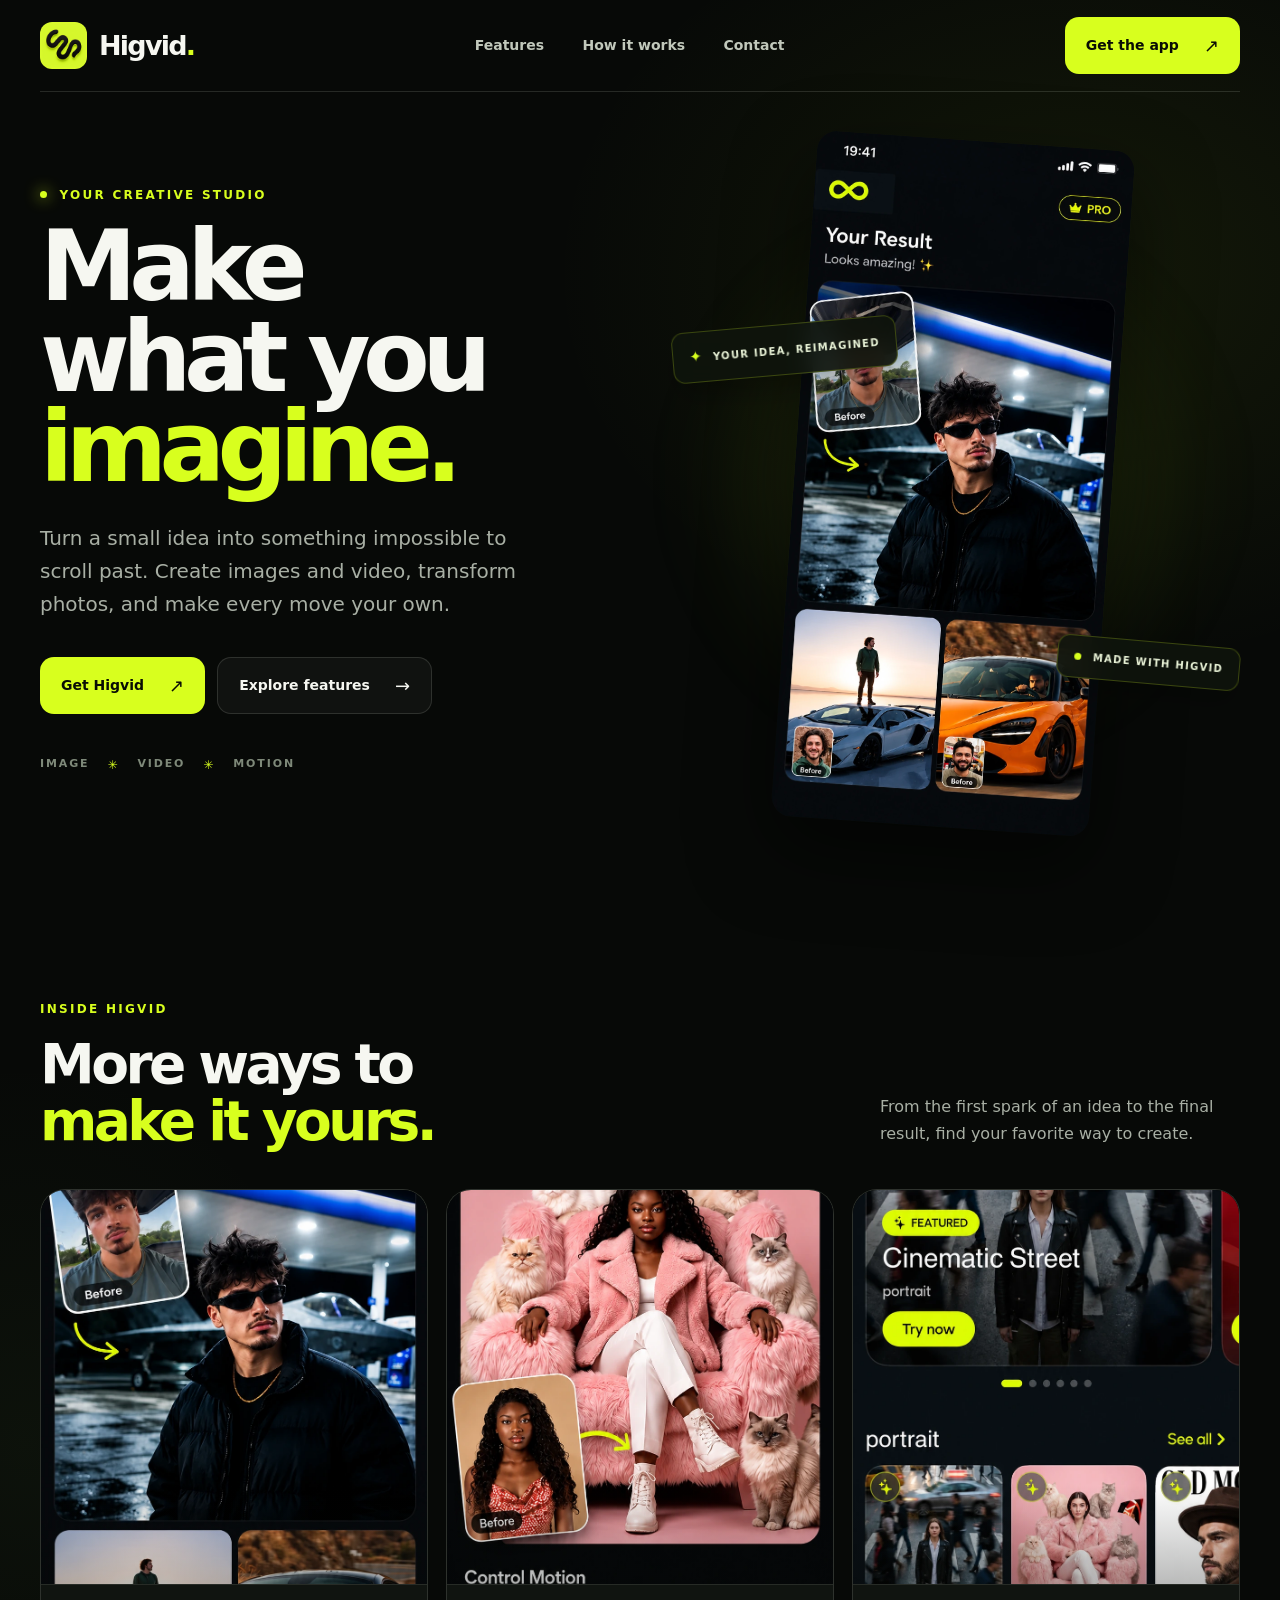
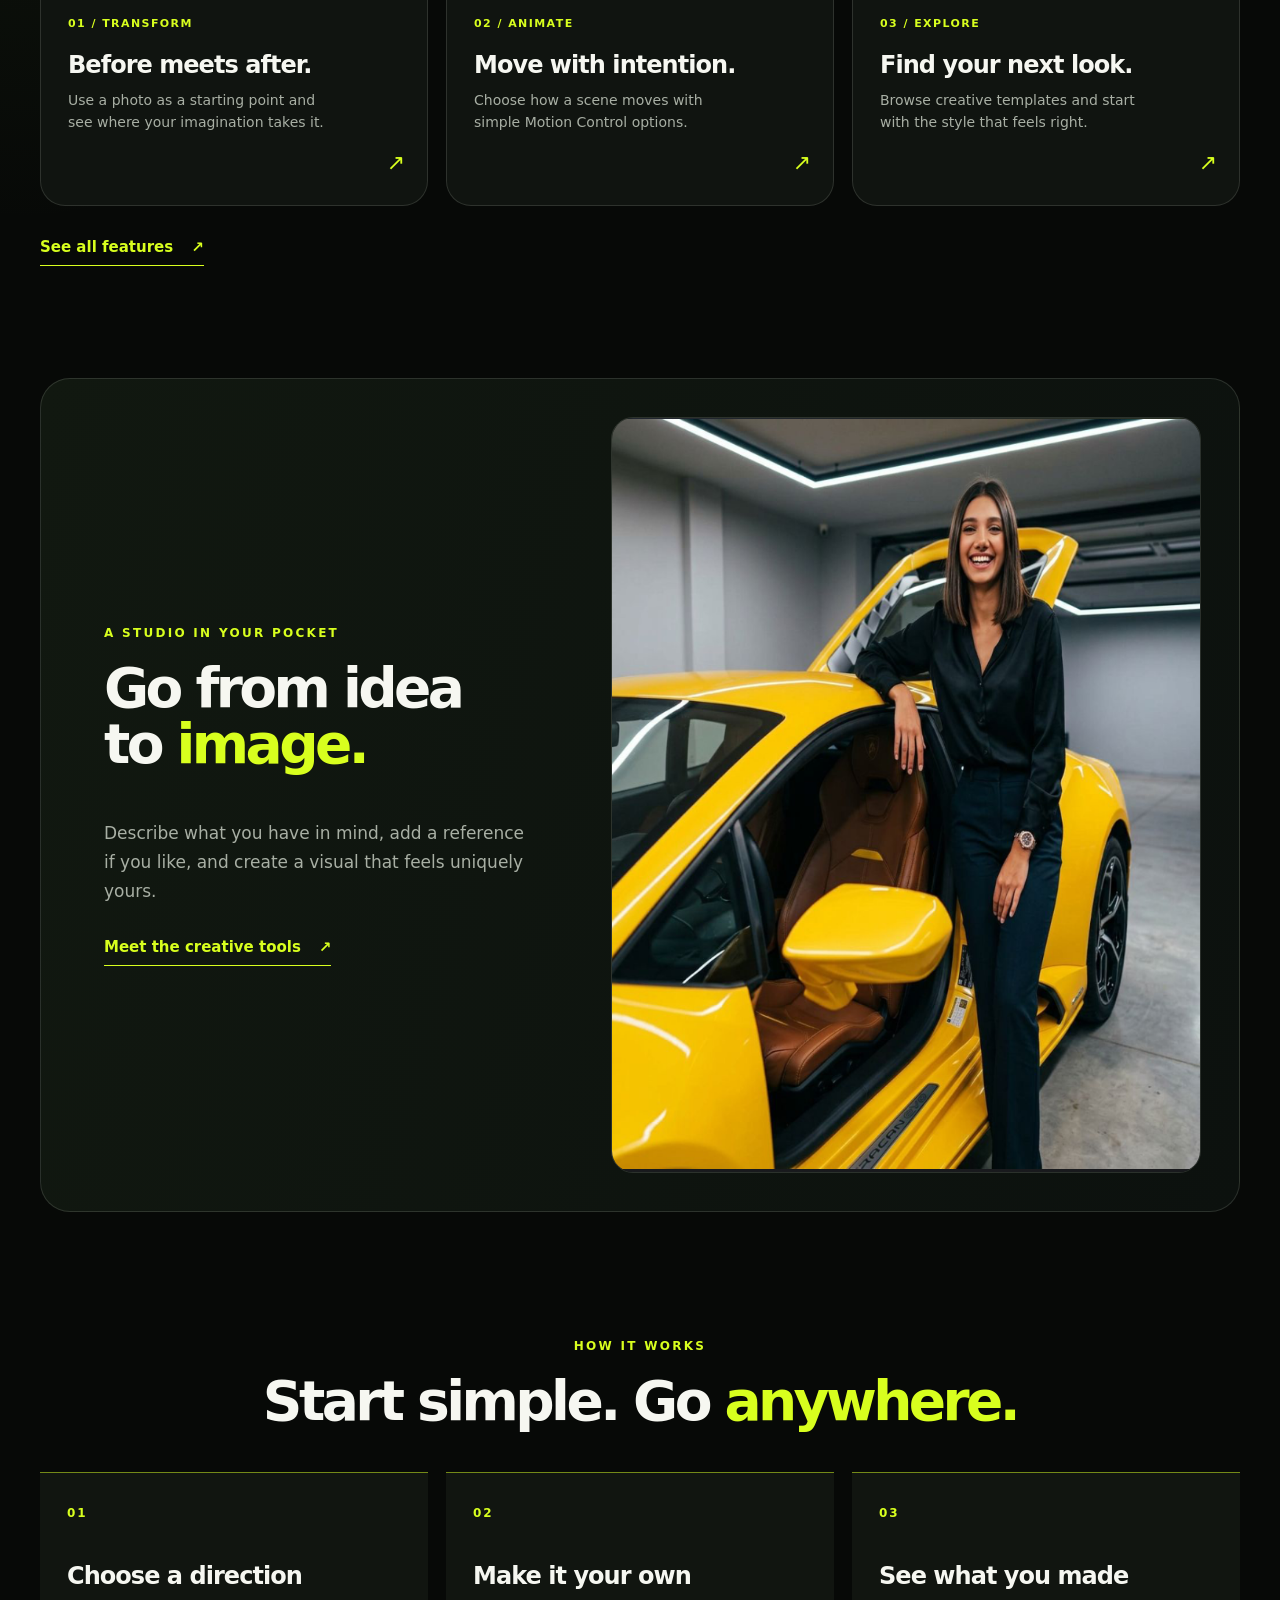
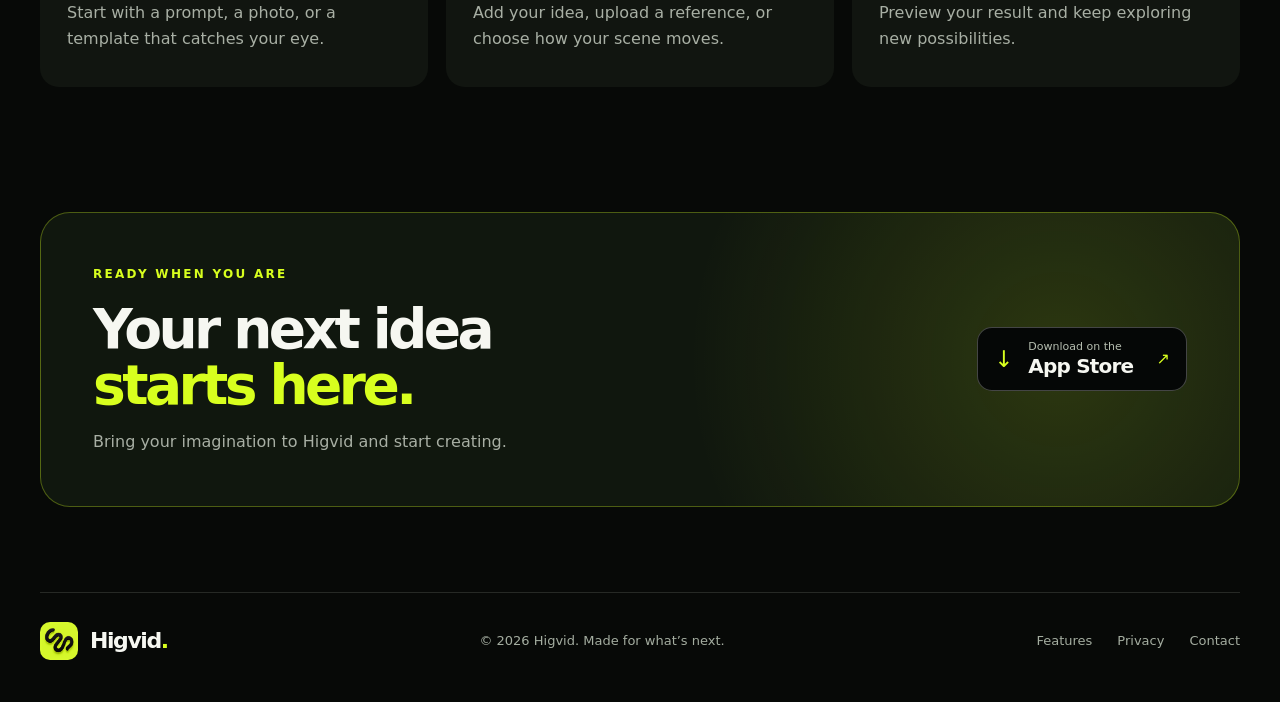
==== commit c1634076: "Add files via upload" ====
--- a/index.html
+++ b/index.html
@@ -3,9 +3,9 @@
 <head>
   <meta charset="utf-8" />
   <meta name="viewport" content="width=device-width, initial-scale=1" />
-  <title>Hig — Make what you imagine</title>
-  <meta name="description" content="Create AI videos and images, transform photos, explore templates, and direct motion with Hig." />
-  <meta property="og:title" content="Hig — Make what you imagine" />
+  <title>Higvid — Make what you imagine</title>
+  <meta name="description" content="Create AI videos and images, transform photos, explore templates, and direct motion with Higvid." />
+  <meta property="og:title" content="Higvid — Make what you imagine" />
   <meta property="og:description" content="Your creative studio for AI images, video, and motion." />
   <meta property="og:image" content="https://higvid.com/assets/app-icon.png" />
   <meta name="theme-color" content="#080a08" />
@@ -16,7 +16,7 @@
 <body>
   <a class="skip-link" href="#main">Skip to content</a>
   <header class="site-header">
-    <a class="brand" href="index.html" aria-label="Hig home"><img src="assets/app-icon.png" alt="" /><span>Hig<span class="brand-dot">.</span></span></a>
+    <a class="brand" href="index.html" aria-label="Higvid home"><img src="assets/app-icon.png" alt="" /><span>Higvid<span class="brand-dot">.</span></span></a>
     <nav class="nav" aria-label="Main navigation">
       <a href="features.html">Features</a>
       <a href="#how">How it works</a>
@@ -32,41 +32,41 @@
         <p class="eyebrow"><span class="eyebrow-dot"></span> Your creative studio</p>
         <h1>Make what you <span>imagine.</span></h1>
         <p class="lead">Turn a small idea into something impossible to scroll past. Create images and video, transform photos, and make every move your own.</p>
-        <div class="hero-actions"><a class="primary-btn" href="#download">Get Hig <span aria-hidden="true">↗</span></a><a class="secondary-btn" href="features.html">Explore features <span aria-hidden="true">→</span></a></div>
+        <div class="hero-actions"><a class="primary-btn" href="#download">Get Higvid <span aria-hidden="true">↗</span></a><a class="secondary-btn" href="features.html">Explore features <span aria-hidden="true">→</span></a></div>
         <p class="hero-note">IMAGE <span>✳</span> VIDEO <span>✳</span> MOTION</p>
       </div>
       <div class="hero-visual">
         <div class="hero-orbit" aria-hidden="true"></div>
-        <img src="assets/feature-before-after.webp" alt="Hig before and after creative result on an iPhone" width="946" height="2048" fetchpriority="high" />
+        <img src="assets/feature-screen-before-after.webp" alt="Higvid screen showing a photo transformed into a new scene" width="853" height="1844" fetchpriority="high" />
         <div class="floating-label floating-label-top"><span>✦</span> YOUR IDEA, REIMAGINED</div>
-        <div class="floating-label floating-label-bottom"><span class="status-dot"></span> MADE WITH HIG</div>
+        <div class="floating-label floating-label-bottom"><span class="status-dot"></span> MADE WITH HIGVID</div>
       </div>
     </section>
 
     <section class="features" id="features">
       <div class="section-heading section-heading-split">
-        <div><p class="eyebrow">Inside Hig</p><h2>More ways to <span>make it yours.</span></h2></div>
+        <div><p class="eyebrow">Inside Higvid</p><h2>More ways to <span>make it yours.</span></h2></div>
         <p>From the first spark of an idea to the final result, find your favorite way to create.</p>
       </div>
       <div class="feature-grid">
-        <a class="feature-card" href="features.html#transform"><div class="feature-card-media"><img src="assets/feature-before-after.webp" alt="Before and after photo transformation" width="946" height="2048" loading="lazy" /></div><div class="feature-card-content"><span class="feature-number">01 / TRANSFORM</span><h3>Before meets after.</h3><p>Use a photo as a starting point and see where your imagination takes it.</p><span class="feature-arrow" aria-hidden="true">↗</span></div></a>
-        <a class="feature-card" href="features.html#motion"><div class="feature-card-media"><img src="assets/feature-motion.webp" alt="Motion Control screen with a selection of movements" width="946" height="2048" loading="lazy" /></div><div class="feature-card-content"><span class="feature-number">02 / ANIMATE</span><h3>Move with intention.</h3><p>Choose how a scene moves with simple Motion Control options.</p><span class="feature-arrow" aria-hidden="true">↗</span></div></a>
-        <a class="feature-card" href="features.html#templates"><div class="feature-card-media"><img src="assets/feature-templates.webp" alt="Creative templates inside the Hig app" width="946" height="2048" loading="lazy" /></div><div class="feature-card-content"><span class="feature-number">03 / EXPLORE</span><h3>Find your next look.</h3><p>Browse creative templates and start with the style that feels right.</p><span class="feature-arrow" aria-hidden="true">↗</span></div></a>
+        <a class="feature-card" href="features.html#transform"><div class="feature-card-media feature-card-media-result"><img src="assets/feature-screen-before-after.webp" alt="Higvid before and after photo result" width="853" height="1844" loading="lazy" /></div><div class="feature-card-content"><span class="feature-number">01 / TRANSFORM</span><h3>Before meets after.</h3><p>Use a photo as a starting point and see where your imagination takes it.</p><span class="feature-arrow" aria-hidden="true">↗</span></div></a>
+        <a class="feature-card" href="features.html#motion"><div class="feature-card-media feature-card-media-motion"><img src="assets/feature-screen-motion.webp" alt="Higvid Motion Control image preview" width="853" height="1844" loading="lazy" /></div><div class="feature-card-content"><span class="feature-number">02 / ANIMATE</span><h3>Move with intention.</h3><p>Choose how a scene moves with simple Motion Control options.</p><span class="feature-arrow" aria-hidden="true">↗</span></div></a>
+        <a class="feature-card" href="features.html#templates"><div class="feature-card-media feature-card-media-templates"><img src="assets/feature-screen-templates.webp" alt="Higvid templates and portrait looks" width="853" height="1844" loading="lazy" /></div><div class="feature-card-content"><span class="feature-number">03 / EXPLORE</span><h3>Find your next look.</h3><p>Browse creative templates and start with the style that feels right.</p><span class="feature-arrow" aria-hidden="true">↗</span></div></a>
       </div>
       <a class="text-link" href="features.html">See all features <span aria-hidden="true">↗</span></a>
     </section>
 
     <section class="showcase">
       <div class="showcase-copy"><p class="eyebrow">A studio in your pocket</p><h2>Go from idea to <span>image.</span></h2><p>Describe what you have in mind, add a reference if you like, and create a visual that feels uniquely yours.</p><a class="text-link" href="features.html#more-tools">Meet the creative tools <span aria-hidden="true">↗</span></a></div>
-      <div class="showcase-media"><img src="assets/image-result.png" alt="A generated image result displayed in the Hig app" width="749" height="754" loading="lazy" /></div>
+      <div class="showcase-media"><img src="assets/image-result.png" alt="A generated image result displayed in the Higvid app" width="749" height="754" loading="lazy" /></div>
     </section>
 
     <section class="steps" id="how"><div class="section-heading"><p class="eyebrow">How it works</p><h2>Start simple. Go <span>anywhere.</span></h2></div><div class="step-grid"><div class="step"><span>01</span><h3>Choose a direction</h3><p>Start with a prompt, a photo, or a template that catches your eye.</p></div><div class="step"><span>02</span><h3>Make it your own</h3><p>Add your idea, upload a reference, or choose how your scene moves.</p></div><div class="step"><span>03</span><h3>See what you made</h3><p>Preview your result and keep exploring new possibilities.</p></div></div></section>
 
-    <section class="download" id="download"><div><p class="eyebrow">Ready when you are</p><h2>Your next idea <span>starts here.</span></h2><p>Bring your imagination to Hig and start creating.</p></div><a href="https://apps.apple.com/us/app/id1375267426" class="store-btn" aria-label="Download Hig on the App Store"><span class="apple-symbol" aria-hidden="true">↓</span><span><small>Download on the</small><strong>App Store</strong></span><span aria-hidden="true">↗</span></a></section>
+    <section class="download" id="download"><div><p class="eyebrow">Ready when you are</p><h2>Your next idea <span>starts here.</span></h2><p>Bring your imagination to Higvid and start creating.</p></div><a href="https://apps.apple.com/us/app/id1375267426" class="store-btn" aria-label="Download Higvid on the App Store"><span class="apple-symbol" aria-hidden="true">↓</span><span><small>Download on the</small><strong>App Store</strong></span><span aria-hidden="true">↗</span></a></section>
   </main>
 
-  <footer class="footer"><a class="brand footer-brand" href="index.html" aria-label="Hig home"><img src="assets/app-icon.png" alt="" /><span>Hig<span class="brand-dot">.</span></span></a><p>© <span id="year"></span> Hig. Made for what’s next.</p><nav aria-label="Footer navigation"><a href="features.html">Features</a><a href="privacy.html">Privacy</a><a href="contact.html">Contact</a></nav></footer>
+  <footer class="footer"><a class="brand footer-brand" href="index.html" aria-label="Higvid home"><img src="assets/app-icon.png" alt="" /><span>Higvid<span class="brand-dot">.</span></span></a><p>© <span id="year"></span> Higvid. Made for what’s next.</p><nav aria-label="Footer navigation"><a href="features.html">Features</a><a href="privacy.html">Privacy</a><a href="contact.html">Contact</a></nav></footer>
   <script src="script.js"></script>
 </body>
 </html>
--- a/styles.css
+++ b/styles.css
@@ -97,8 +97,12 @@
 .feature-grid { display: grid; grid-template-columns: repeat(3, 1fr); gap: 18px; }
 .feature-card { overflow: hidden; border: 1px solid var(--line); border-radius: 25px; background: #101410; transition: transform .25s, border-color .25s; }
 .feature-card:hover { transform: translateY(-6px); border-color: rgba(216,255,30,.55); }
-.feature-card-media { height: 395px; overflow: hidden; background: #080b08; border-bottom: 1px solid var(--line); }
-.feature-card-media img { width: 100%; height: auto; }
+.feature-card-media { position: relative; height: 395px; overflow: hidden; background: #080b08; border-bottom: 1px solid var(--line); }
+.feature-card-media img { width: 100%; height: 100%; object-fit: cover; object-position: center 55%; transition: transform .35s; }
+.feature-card-media-motion img { object-position: center 57%; }
+.feature-card-media-templates img { object-position: center 54%; }
+.feature-card:hover .feature-card-media img { transform: scale(1.04); }
+.feature-card-media::after { content: ""; position: absolute; inset: 0; background: linear-gradient(180deg, transparent 75%, rgba(5,8,6,.27)); pointer-events: none; }
 .feature-card-content { padding: 25px 27px 33px; min-height: 220px; position: relative; }
 .feature-number { font-size: 11px; font-weight: 850; letter-spacing: .13em; color: var(--accent); }
 .feature-card h3 { margin: 17px 0 9px; }
@@ -136,6 +140,14 @@
 .page-intro { width: min(var(--max), calc(100% - 48px)); margin: 0 auto; padding: 110px 0 70px; }
 .page-intro h1 { max-width: 920px; margin-bottom: 27px; }
 .page-intro .lead { max-width: 660px; }
+.feature-intro { display: grid; grid-template-columns: 1.1fr .9fr; align-items: center; gap: 32px; min-height: 650px; padding: 80px 0 92px; }
+.feature-intro h1 { font-size: clamp(60px, 7vw, 100px); max-width: 670px; }
+.feature-intro .lead { max-width: 530px; }
+.feature-intro-visual { position: relative; height: 520px; isolation: isolate; background: radial-gradient(circle at 50% 55%, rgba(216,255,30,.16), transparent 65%); }
+.intro-shot { position: absolute; height: auto; border: 1px solid rgba(255,255,255,.22); border-radius: 16px; box-shadow: 0 26px 60px rgba(0,0,0,.65); }
+.intro-shot-left { left: 0; top: 116px; width: 158px; z-index: 1; transform: rotate(-10deg); filter: brightness(.8); }
+.intro-shot-right { right: 0; top: 82px; width: 158px; z-index: 1; transform: rotate(10deg); filter: brightness(.85); }
+.intro-shot-front { left: 50%; top: 27px; width: 212px; z-index: 2; transform: translateX(-50%); }
 .jump-links { display: flex; flex-wrap: wrap; gap: 11px; margin-top: 39px; }
 .jump-links a { display: inline-flex; gap: 15px; border: 1px solid var(--line); padding: 13px 17px; border-radius: 30px; background: var(--surface); color: #e4eadf; font-size: 13px; font-weight: 650; }
 .jump-links a:hover { border-color: var(--accent); color: var(--accent); }
@@ -157,11 +169,10 @@
 .media-caption { display: block; padding: 15px 0; color: #879381; letter-spacing: .14em; font-size: 11px; font-weight: 750; }
 .more-tools { padding: 105px 0 120px; border-top: 1px solid var(--line); }
 .tool-grid { display: grid; grid-template-columns: repeat(3, 1fr); gap: 18px; }
-.tool-card { overflow: hidden; border-radius: 24px; border: 1px solid var(--line); background: var(--surface); }
-.tool-preview { height: 250px; overflow: hidden; background: radial-gradient(circle at 50% 75%, rgba(216,255,30,.13), transparent 65%), #0b0e0b; }
-.tool-preview img { width: min(100%, 300px); margin: 0 auto; }
-.tool-card > div:last-child { padding: 25px; }
-.tool-card h3 { margin: 14px 0 8px; }
+.tool-card { min-height: 250px; border-radius: 24px; border: 1px solid var(--line); background: linear-gradient(145deg, #151c12, var(--surface)); padding: 28px; }
+.tool-heading { display: flex; justify-content: space-between; align-items: start; gap: 12px; margin-bottom: 51px; }
+.tool-symbol { display: grid; place-items: center; width: 53px; height: 53px; color: var(--accent); background: rgba(216,255,30,.08); border: 1px solid rgba(216,255,30,.26); border-radius: 15px; font-size: 23px; }
+.tool-card h3 { margin: 0 0 9px; }
 .tool-card p { color: var(--muted); font-size: 14px; margin: 0; }
 .compact-cta { margin-top: 0; }
 
@@ -227,6 +238,8 @@
   .mobile-menu nav a { padding: 10px 12px; border-radius: 7px; font-size: 14px; }
   .mobile-menu nav a:hover, .mobile-menu nav a[aria-current="page"] { color: var(--accent); background: #25301e; }
   .hero { grid-template-columns: 1fr; min-height: 0; padding: 75px 0 35px; gap: 10px; }
+  .feature-intro { grid-template-columns: 1fr; min-height: 0; padding: 75px 0 60px; gap: 22px; }
+  .feature-intro-visual { height: 450px; max-width: 510px; width: 100%; margin: 0 auto; }
   .hero-visual { height: 590px; }
   .hero-visual > img { width: 280px; }
   .floating-label-top { left: 17%; }
@@ -277,12 +290,17 @@
   .footer { display: grid; grid-template-columns: 1fr; justify-items: start; gap: 17px; padding-bottom: 35px; }
   .footer nav { flex-wrap: wrap; gap: 21px; }
   .page-intro { padding: 72px 0 54px; }
+  .feature-intro { padding: 70px 0 48px; }
+  .feature-intro h1 { font-size: clamp(54px, 12vw, 72px); }
+  .feature-intro-visual { height: 365px; }
+  .intro-shot-left { width: 108px; top: 93px; left: 1%; }
+  .intro-shot-right { width: 108px; top: 72px; right: 1%; }
+  .intro-shot-front { width: 154px; top: 18px; }
   .jump-links a { font-size: 12px; }
   .story-copy h2 { font-size: clamp(46px, 10vw, 58px); }
   .story-copy > p:not(.feature-index) { font-size: 16px; }
   .story-media { width: min(100%, 390px); }
   .more-tools { padding: 75px 0 90px; }
-  .tool-preview { height: 270px; }
   .contact-intro { padding-bottom: 42px; }
   .support-panel, .support-checklist { padding: 30px 25px; }
   .support-email { font-size: 18px; }
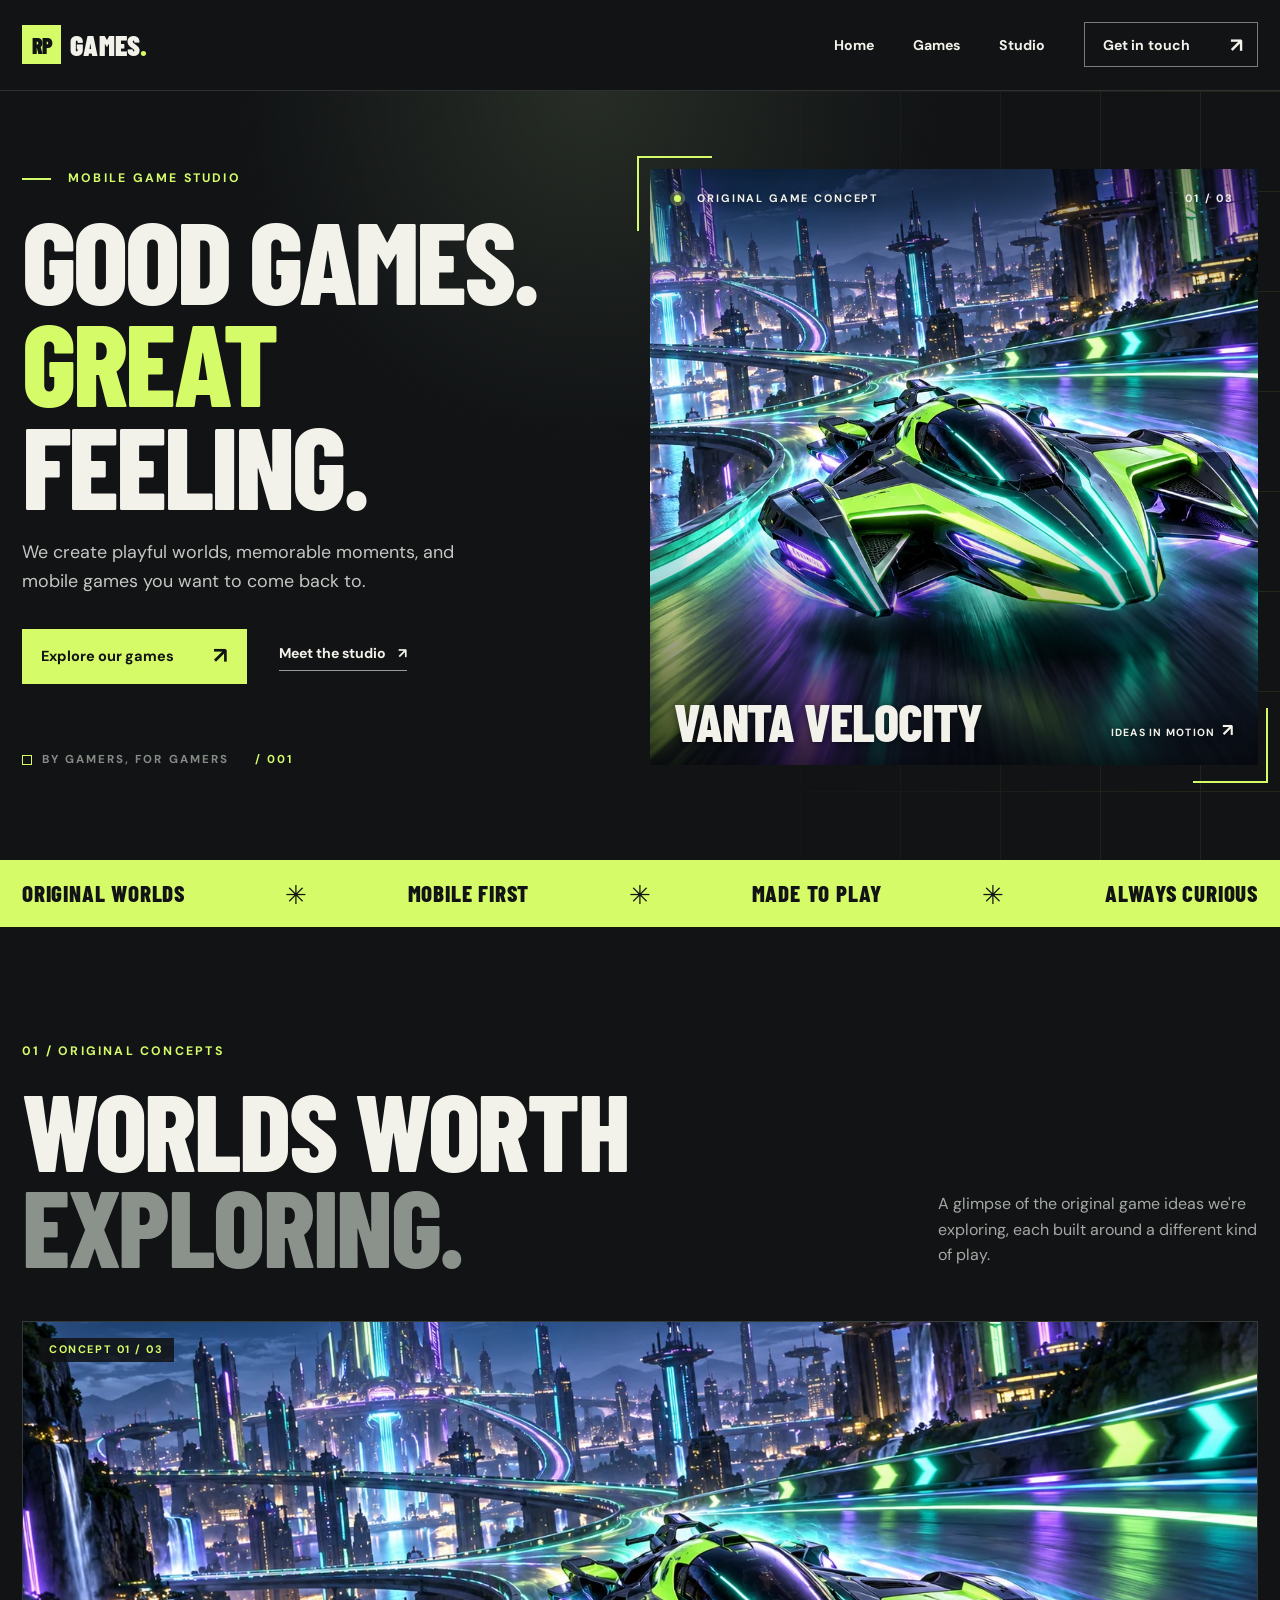
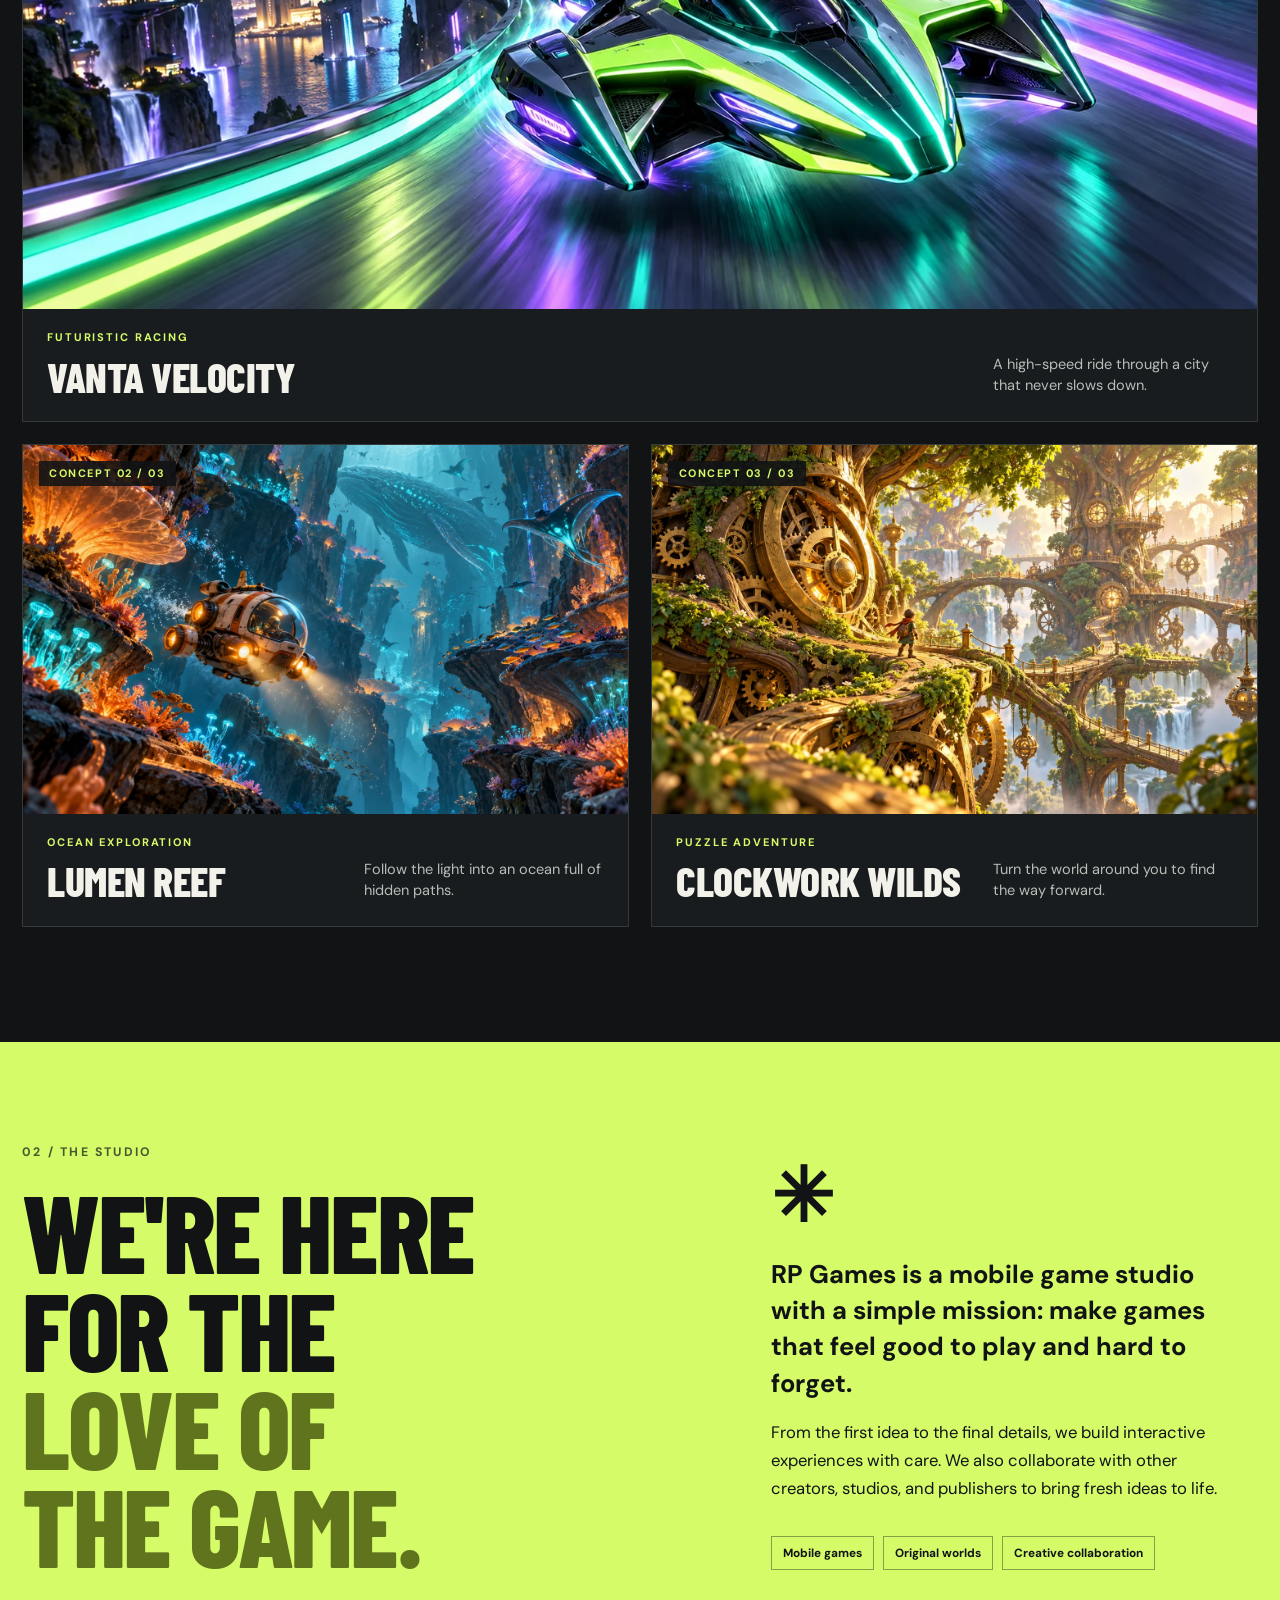
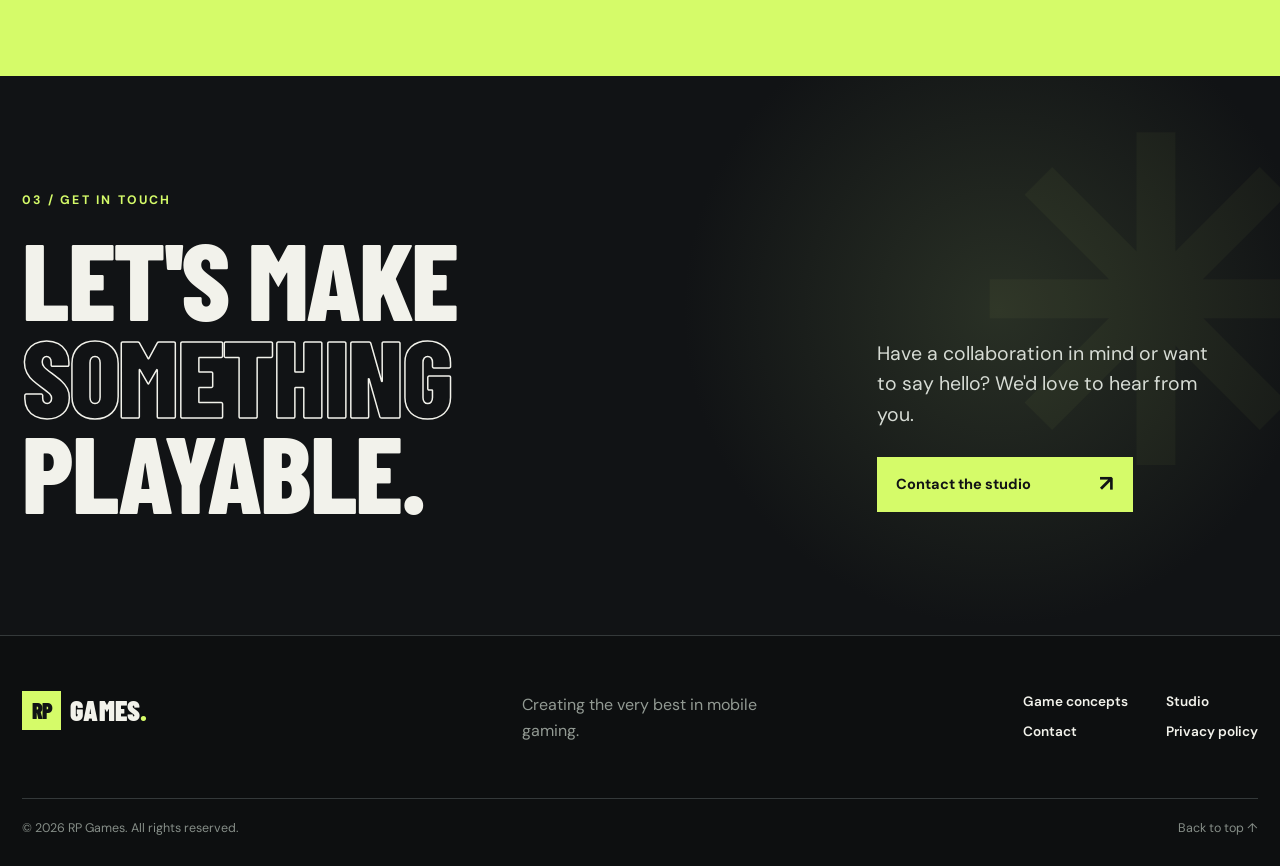
==== commit b4f89bd4: "Add files via upload" ====
--- a/index.html
+++ b/index.html
@@ -1,72 +1,97 @@
 <!doctype html>
 <html lang="en">
 <head>
-  <meta charset="utf-8" />
-  <meta name="viewport" content="width=device-width, initial-scale=1" />
-  <title>Higvid — Make what you imagine</title>
-  <meta name="description" content="Create AI videos and images, transform photos, explore templates, and direct motion with Higvid." />
-  <meta property="og:title" content="Higvid — Make what you imagine" />
-  <meta property="og:description" content="Your creative studio for AI images, video, and motion." />
-  <meta property="og:image" content="https://higvid.com/assets/app-icon.png" />
-  <meta name="theme-color" content="#080a08" />
-  <link rel="icon" type="image/png" href="assets/favicon.png" />
-  <link rel="apple-touch-icon" href="assets/apple-touch-icon.png" />
-  <link rel="stylesheet" href="styles.css" />
+  <meta charset="utf-8">
+  <meta name="viewport" content="width=device-width, initial-scale=1">
+  <meta name="theme-color" content="#111315">
+  <meta name="description" content="RP Games creates playful, memorable mobile games and collaborates with studios and publishers to bring new worlds to life.">
+  <title>RP Games — Mobile games worth coming back to</title>
+  <link rel="icon" href="./assets/favicon.svg" type="image/svg+xml">
+  <link rel="preconnect" href="https://fonts.googleapis.com">
+  <link rel="preconnect" href="https://fonts.gstatic.com" crossorigin>
+  <link href="https://fonts.googleapis.com/css2?family=Barlow+Condensed:wght@600;700;800;900&family=DM+Sans:wght@400;500;600;700&display=swap" rel="stylesheet">
+  <link rel="stylesheet" href="./assets/styles.css">
+  <script defer src="./assets/site.js"></script>
 </head>
 <body>
   <a class="skip-link" href="#main">Skip to content</a>
   <header class="site-header">
-    <a class="brand" href="index.html" aria-label="Higvid home"><img src="assets/app-icon.png" alt="" /><span>Higvid<span class="brand-dot">.</span></span></a>
-    <nav class="nav" aria-label="Main navigation">
-      <a href="features.html">Features</a>
-      <a href="#how">How it works</a>
-      <a href="contact.html">Contact</a>
-    </nav>
-    <a class="header-cta" href="#download">Get the app <span aria-hidden="true">↗</span></a>
-    <details class="mobile-menu"><summary>Menu <span aria-hidden="true">☰</span></summary><nav aria-label="Mobile navigation"><a href="index.html">Home</a><a href="features.html">Features</a><a href="index.html#how">How it works</a><a href="index.html#download">Get the app</a><a href="contact.html">Contact</a><a href="privacy.html">Privacy</a></nav></details>
+    <div class="wrap header-inner">
+      <a class="brand" href="#home" aria-label="RP Games home"><span class="brand-tile">RP</span><span>GAMES<span class="brand-dot">.</span></span></a>
+      <button class="menu-toggle" type="button" aria-expanded="false" aria-controls="primary-nav" aria-label="Open menu"><span></span><span></span></button>
+      <nav class="primary-nav" id="primary-nav" aria-label="Main navigation">
+        <a href="#home">Home</a>
+        <a href="#games">Games</a>
+        <a href="#studio">Studio</a>
+        <a class="nav-contact" href="./contact/">Get in touch <span aria-hidden="true">↗</span></a>
+      </nav>
+    </div>
   </header>
 
   <main id="main">
-    <section class="hero" id="top">
-      <div class="hero-copy">
-        <p class="eyebrow"><span class="eyebrow-dot"></span> Your creative studio</p>
-        <h1>Make what you <span>imagine.</span></h1>
-        <p class="lead">Turn a small idea into something impossible to scroll past. Create images and video, transform photos, and make every move your own.</p>
-        <div class="hero-actions"><a class="primary-btn" href="#download">Get Higvid <span aria-hidden="true">↗</span></a><a class="secondary-btn" href="features.html">Explore features <span aria-hidden="true">→</span></a></div>
-        <p class="hero-note">IMAGE <span>✳</span> VIDEO <span>✳</span> MOTION</p>
-      </div>
-      <div class="hero-visual">
-        <div class="hero-orbit" aria-hidden="true"></div>
-        <img src="assets/feature-screen-before-after.webp" alt="Higvid screen showing a photo transformed into a new scene" width="853" height="1844" fetchpriority="high" />
-        <div class="floating-label floating-label-top"><span>✦</span> YOUR IDEA, REIMAGINED</div>
-        <div class="floating-label floating-label-bottom"><span class="status-dot"></span> MADE WITH HIGVID</div>
+    <section class="hero" id="home" aria-labelledby="hero-title">
+      <div class="wrap hero-grid">
+        <div class="hero-copy">
+          <p class="eyebrow"><span class="eyebrow-rule"></span> MOBILE GAME STUDIO</p>
+          <h1 id="hero-title">GOOD GAMES.<br><span class="accent-type">GREAT</span><br>FEELING.</h1>
+          <p class="hero-intro">We create playful worlds, memorable moments, and mobile games you want to come back to.</p>
+          <div class="hero-actions">
+            <a class="button button-lime" href="#games">Explore our games <span aria-hidden="true">↗</span></a>
+            <a class="text-link" href="#studio">Meet the studio <span aria-hidden="true">↗</span></a>
+          </div>
+          <div class="hero-caption"><span class="caption-square" aria-hidden="true"></span> BY GAMERS, FOR GAMERS <span class="caption-index">/ 001</span></div>
+        </div>
+        <div class="hero-visual">
+          <div class="hero-image-frame">
+            <img src="./assets/vanta-velocity.webp" alt="Futuristic hover racer speeding through a neon city" width="1600" height="900" fetchpriority="high">
+            <div class="hero-image-shade"></div>
+            <div class="image-topline"><span class="live-pip" aria-hidden="true"></span> ORIGINAL GAME CONCEPT <span>01 / 03</span></div>
+            <div class="image-bottomline"><strong>VANTA VELOCITY</strong><span>IDEAS IN MOTION <span aria-hidden="true">↗</span></span></div>
+          </div>
+          <span class="hero-corner hero-corner-a" aria-hidden="true"></span><span class="hero-corner hero-corner-b" aria-hidden="true"></span>
+        </div>
       </div>
     </section>
 
-    <section class="features" id="features">
-      <div class="section-heading section-heading-split">
-        <div><p class="eyebrow">Inside Higvid</p><h2>More ways to <span>make it yours.</span></h2></div>
-        <p>From the first spark of an idea to the final result, find your favorite way to create.</p>
+    <div class="signal-strip" aria-label="Our focus: original worlds, mobile first, made to play">
+      <div class="wrap signal-inner"><span>ORIGINAL WORLDS</span><i aria-hidden="true">✳</i><span>MOBILE FIRST</span><i aria-hidden="true">✳</i><span>MADE TO PLAY</span><i aria-hidden="true">✳</i><span>ALWAYS CURIOUS</span></div>
+    </div>
+
+    <section class="games-section section-pad" id="games" aria-labelledby="games-title">
+      <div class="wrap">
+        <div class="section-heading">
+          <div><p class="eyebrow">01 / ORIGINAL CONCEPTS</p><h2 id="games-title">WORLDS WORTH<br><span class="muted-type">EXPLORING.</span></h2></div>
+          <p>A glimpse of the original game ideas we're exploring, each built around a different kind of play.</p>
+        </div>
+        <div class="game-grid">
+          <article class="game-card game-card-featured">
+            <div class="game-image"><img src="./assets/vanta-velocity.webp" alt="Vanta Velocity concept art of a neon hover-racing course" width="1600" height="900" loading="lazy" decoding="async"><span class="card-number">CONCEPT 01 / 03</span></div>
+            <div class="game-info"><div><p class="game-type">FUTURISTIC RACING</p><h3>Vanta Velocity</h3></div><p>A high-speed ride through a city that never slows down.</p></div>
+          </article>
+          <article class="game-card">
+            <div class="game-image"><img src="./assets/lumen-reef.webp" alt="Lumen Reef concept art of a small submersible in a glowing underwater canyon" width="1600" height="900" loading="lazy" decoding="async"><span class="card-number">CONCEPT 02 / 03</span></div>
+            <div class="game-info"><div><p class="game-type">OCEAN EXPLORATION</p><h3>Lumen Reef</h3></div><p>Follow the light into an ocean full of hidden paths.</p></div>
+          </article>
+          <article class="game-card">
+            <div class="game-image"><img src="./assets/clockwork-wilds.webp" alt="Clockwork Wilds concept art of a mechanical woodland and explorer" width="1600" height="900" loading="lazy" decoding="async"><span class="card-number">CONCEPT 03 / 03</span></div>
+            <div class="game-info"><div><p class="game-type">PUZZLE ADVENTURE</p><h3>Clockwork Wilds</h3></div><p>Turn the world around you to find the way forward.</p></div>
+          </article>
+        </div>
       </div>
-      <div class="feature-grid">
-        <a class="feature-card" href="features.html#transform"><div class="feature-card-media feature-card-media-result"><img src="assets/feature-screen-before-after.webp" alt="Higvid before and after photo result" width="853" height="1844" loading="lazy" /></div><div class="feature-card-content"><span class="feature-number">01 / TRANSFORM</span><h3>Before meets after.</h3><p>Use a photo as a starting point and see where your imagination takes it.</p><span class="feature-arrow" aria-hidden="true">↗</span></div></a>
-        <a class="feature-card" href="features.html#motion"><div class="feature-card-media feature-card-media-motion"><img src="assets/feature-screen-motion.webp" alt="Higvid Motion Control image preview" width="853" height="1844" loading="lazy" /></div><div class="feature-card-content"><span class="feature-number">02 / ANIMATE</span><h3>Move with intention.</h3><p>Choose how a scene moves with simple Motion Control options.</p><span class="feature-arrow" aria-hidden="true">↗</span></div></a>
-        <a class="feature-card" href="features.html#templates"><div class="feature-card-media feature-card-media-templates"><img src="assets/feature-screen-templates.webp" alt="Higvid templates and portrait looks" width="853" height="1844" loading="lazy" /></div><div class="feature-card-content"><span class="feature-number">03 / EXPLORE</span><h3>Find your next look.</h3><p>Browse creative templates and start with the style that feels right.</p><span class="feature-arrow" aria-hidden="true">↗</span></div></a>
-      </div>
-      <a class="text-link" href="features.html">See all features <span aria-hidden="true">↗</span></a>
     </section>
 
-    <section class="showcase">
-      <div class="showcase-copy"><p class="eyebrow">A studio in your pocket</p><h2>Go from idea to <span>image.</span></h2><p>Describe what you have in mind, add a reference if you like, and create a visual that feels uniquely yours.</p><a class="text-link" href="features.html#more-tools">Meet the creative tools <span aria-hidden="true">↗</span></a></div>
-      <div class="showcase-media"><img src="assets/image-result.png" alt="A generated image result displayed in the Higvid app" width="749" height="754" loading="lazy" /></div>
+    <section class="studio-section" id="studio" aria-labelledby="studio-title">
+      <div class="wrap studio-grid">
+        <div><p class="eyebrow">02 / THE STUDIO</p><h2 id="studio-title">WE'RE HERE<br>FOR THE<br><span>LOVE OF<br>THE GAME.</span></h2></div>
+        <div class="studio-copy"><span class="asterisk" aria-hidden="true">✳</span><p>RP Games is a mobile game studio with a simple mission: make games that feel good to play and hard to forget.</p><p>From the first idea to the final details, we build interactive experiences with care. We also collaborate with other creators, studios, and publishers to bring fresh ideas to life.</p><div class="studio-tags"><span>Mobile games</span><span>Original worlds</span><span>Creative collaboration</span></div></div>
+      </div>
     </section>
 
-    <section class="steps" id="how"><div class="section-heading"><p class="eyebrow">How it works</p><h2>Start simple. Go <span>anywhere.</span></h2></div><div class="step-grid"><div class="step"><span>01</span><h3>Choose a direction</h3><p>Start with a prompt, a photo, or a template that catches your eye.</p></div><div class="step"><span>02</span><h3>Make it your own</h3><p>Add your idea, upload a reference, or choose how your scene moves.</p></div><div class="step"><span>03</span><h3>See what you made</h3><p>Preview your result and keep exploring new possibilities.</p></div></div></section>
-
-    <section class="download" id="download"><div><p class="eyebrow">Ready when you are</p><h2>Your next idea <span>starts here.</span></h2><p>Bring your imagination to Higvid and start creating.</p></div><a href="https://apps.apple.com/us/app/id1375267426" class="store-btn" aria-label="Download Higvid on the App Store"><span class="apple-symbol" aria-hidden="true">↓</span><span><small>Download on the</small><strong>App Store</strong></span><span aria-hidden="true">↗</span></a></section>
+    <section class="contact-section section-pad" id="contact" aria-labelledby="contact-title">
+      <div class="wrap contact-grid"><div><p class="eyebrow">03 / GET IN TOUCH</p><h2 id="contact-title">LET'S MAKE<br><span class="outline-type">SOMETHING</span><br>PLAYABLE.</h2></div><div class="contact-right"><p>Have a collaboration in mind or want to say hello? We'd love to hear from you.</p><a class="button button-lime" href="./contact/">Contact the studio <span aria-hidden="true">↗</span></a></div></div>
+    </section>
   </main>
 
-  <footer class="footer"><a class="brand footer-brand" href="index.html" aria-label="Higvid home"><img src="assets/app-icon.png" alt="" /><span>Higvid<span class="brand-dot">.</span></span></a><p>© <span id="year"></span> Higvid. Made for what’s next.</p><nav aria-label="Footer navigation"><a href="features.html">Features</a><a href="privacy.html">Privacy</a><a href="contact.html">Contact</a></nav></footer>
-  <script src="script.js"></script>
+  <footer class="site-footer"><div class="wrap footer-top"><a class="brand" href="#home" aria-label="RP Games home"><span class="brand-tile">RP</span><span>GAMES<span class="brand-dot">.</span></span></a><p>Creating the very best in mobile gaming.</p><nav aria-label="Footer navigation"><a href="#games">Game concepts</a><a href="#studio">Studio</a><a href="./contact/">Contact</a><a href="./privacy-policy/">Privacy policy</a></nav></div><div class="wrap footer-bottom"><span>© <span data-year>2026</span> RP Games. All rights reserved.</span><a href="#home">Back to top ↑</a></div></footer>
 </body>
 </html>
--- a/assets/styles.css
+++ b/assets/styles.css
@@ -0,0 +1,170 @@
+:root{--ink:#111315;--ink-2:#191c1e;--paper:#f2f2eb;--line:#34393a;--lime:#d5fb69;--muted:#a4a9a4;--display:'Barlow Condensed',Impact,'Arial Narrow',sans-serif;--body:'DM Sans',Arial,sans-serif}
+*,*::before,*::after{box-sizing:border-box}
+html{scroll-behavior:smooth;scroll-padding-top:5.5rem}
+body{margin:0;background:var(--ink);color:var(--paper);font-family:var(--body);font-size:1rem;line-height:1.6;-webkit-font-smoothing:antialiased}
+body.menu-open{overflow:hidden}
+a{color:inherit;text-decoration:none}
+button{font:inherit}
+img{display:block;max-width:100%}
+::selection{background:var(--lime);color:var(--ink)}
+:focus-visible{outline:3px solid var(--lime);outline-offset:4px}
+.wrap{width:min(100% - 2.75rem,1280px);margin-inline:auto}
+.skip-link{position:fixed;z-index:100;top:-5rem;left:1rem;background:var(--lime);color:var(--ink);padding:.6rem 1rem;font-weight:700}
+.skip-link:focus{top:1rem}
+.site-header{position:relative;z-index:20;border-bottom:1px solid #ffffff20;background:var(--ink)}
+.header-inner{height:5.6rem;display:flex;align-items:center;justify-content:space-between;gap:2rem}
+.brand{display:inline-flex;align-items:center;gap:.55rem;white-space:nowrap;font:900 1.75rem/1 var(--display);letter-spacing:.01em}
+.brand-tile{display:grid;place-items:center;width:2.45rem;height:2.45rem;color:var(--ink);background:var(--lime);font-size:1.38rem;letter-spacing:-.05em}
+.brand-dot{color:var(--lime)}
+.primary-nav{display:flex;align-items:center;gap:clamp(1.5rem,3vw,3rem);font-size:.88rem;font-weight:700;letter-spacing:.01em}
+.primary-nav>a:not(.nav-contact){transition:color .2s}
+.primary-nav>a:not(.nav-contact):hover{color:var(--lime)}
+.nav-contact{display:flex;align-items:center;gap:2.5rem;border:1px solid #777e77;padding:.65rem .85rem .65rem 1.1rem;transition:background .2s,color .2s,border-color .2s}
+.nav-contact:hover{background:var(--lime);border-color:var(--lime);color:var(--ink)}
+.nav-contact span{font-size:1.25rem;line-height:1}
+.menu-toggle{display:none}
+.hero{position:relative;overflow:hidden;background:radial-gradient(circle at 46% 0%,#272d26 0,transparent 34%),var(--ink)}
+.hero::before{content:'';position:absolute;inset:0;pointer-events:none;opacity:.09;background-image:linear-gradient(to right,#d5fb69 1px,transparent 1px),linear-gradient(to bottom,#d5fb69 1px,transparent 1px);background-size:100px 100px;mask-image:linear-gradient(90deg,transparent 55%,black 100%)}
+.hero-grid{position:relative;min-height:41rem;display:grid;grid-template-columns:minmax(0,.94fr) minmax(0,1.06fr);align-items:center;gap:clamp(2rem,5vw,5.5rem);padding-block:4.1rem 4.8rem}
+.hero-copy{position:relative;z-index:1}
+.eyebrow{font-size:.77rem;line-height:1.4;letter-spacing:.18em;font-weight:700;text-transform:uppercase;color:var(--lime);margin:0 0 1.3rem}
+.eyebrow-rule{display:inline-block;width:1.8rem;height:2px;background:currentColor;vertical-align:middle;margin-right:.75rem}
+h1,h2,h3,p{margin-top:0}
+h1,h2,h3{font-family:var(--display);font-weight:800;line-height:.89;text-transform:uppercase}
+h1{font-size:clamp(5.2rem,9vw,10.25rem);letter-spacing:-.026em;margin:0 0 1.4rem}
+.accent-type{color:var(--lime)}
+.hero-intro{color:#c2c7c1;max-width:27rem;font-size:1.12rem;line-height:1.65;margin-bottom:2rem}
+.hero-actions{display:flex;align-items:center;flex-wrap:wrap;gap:1.4rem 2rem}
+.button{display:inline-flex;min-height:3.45rem;align-items:center;justify-content:space-between;gap:2.4rem;padding:.88rem 1.2rem;font-size:.91rem;font-weight:700;line-height:1.2;transition:transform .2s,background .2s}
+.button:hover{transform:translateY(-3px);background:#e8ffab}
+.button-lime{background:var(--lime);color:var(--ink)}
+.button span{font-size:1.4rem;line-height:1}
+.text-link{font-size:.88rem;font-weight:700;border-bottom:1px solid #979c97;padding-bottom:.3rem;transition:border-color .2s,color .2s}
+.text-link:hover{color:var(--lime);border-color:var(--lime)}
+.text-link span{margin-left:.55rem}
+.hero-caption{display:flex;align-items:center;gap:.6rem;margin-top:4.2rem;color:#858c86;font-size:.72rem;font-weight:700;letter-spacing:.18em}
+.caption-square{width:.62rem;height:.62rem;border:1px solid var(--lime)}
+.caption-index{margin-left:1rem;color:var(--lime)}
+.hero-visual{position:relative;min-width:0;padding:.8rem 0 1.1rem .8rem}
+.hero-image-frame{position:relative;overflow:hidden;background:#394341;aspect-ratio:1.02;isolation:isolate}
+.hero-image-frame>img{width:100%;height:100%;object-fit:cover;object-position:65% 50%;filter:saturate(.98)}
+.hero-image-shade{position:absolute;inset:0;background:linear-gradient(to bottom,rgba(0,0,0,.45),transparent 23%,transparent 61%,rgba(0,0,0,.78));pointer-events:none}
+.image-topline,.image-bottomline{position:absolute;z-index:1;left:1.5rem;right:1.5rem;display:flex;align-items:center;justify-content:space-between;gap:1rem;text-shadow:0 1px 8px #0009}
+.image-topline{top:1.3rem;font-size:.68rem;letter-spacing:.17em;font-weight:700}
+.live-pip{flex:none;display:inline-block;width:.48rem;height:.48rem;background:var(--lime);border-radius:50%;box-shadow:0 0 0 4px #d5fb6940}
+.image-topline span:last-child{margin-left:auto}
+.image-bottomline{bottom:1.3rem;align-items:end}
+.image-bottomline strong{font:800 clamp(2.6rem,4.1vw,5.2rem)/.89 var(--display);letter-spacing:-.02em}
+.image-bottomline>span{font-size:.65rem;font-weight:700;white-space:nowrap;letter-spacing:.12em}
+.image-bottomline>span span{font-size:1.1rem;margin-left:.2rem}
+.hero-corner{position:absolute;width:4.7rem;height:4.7rem;pointer-events:none}
+.hero-corner-a{top:0;left:0;border-top:2px solid var(--lime);border-left:2px solid var(--lime)}
+.hero-corner-b{bottom:0;right:-.65rem;border-bottom:2px solid var(--lime);border-right:2px solid var(--lime)}
+.signal-strip{background:var(--lime);color:var(--ink);border-block:1px solid var(--lime)}
+.signal-inner{display:flex;align-items:center;justify-content:space-between;gap:1.6rem;min-height:4.1rem;overflow:hidden;white-space:nowrap;font:800 clamp(1.1rem,1.8vw,1.65rem)/1 var(--display);letter-spacing:.035em}
+.signal-inner i{font:normal 1.65rem var(--display)}
+.section-pad{padding-block:clamp(5.5rem,9vw,9rem)}
+.section-heading{display:flex;align-items:end;justify-content:space-between;gap:2rem;margin-bottom:2.9rem}
+.section-heading h2,.studio-grid h2,.contact-grid h2{font-size:clamp(4.7rem,8.5vw,8.7rem);letter-spacing:-.022em;margin:0}
+.muted-type{color:#8b928c}
+.section-heading>p{color:var(--muted);max-width:20rem;margin:0 0 .4rem;font-size:1rem}
+.game-grid{display:grid;grid-template-columns:repeat(2,minmax(0,1fr));gap:1.4rem}
+.game-card{min-width:0;border:1px solid var(--line);background:var(--ink-2);transition:border-color .25s,transform .25s}
+.game-card:hover{border-color:var(--lime);transform:translateY(-4px)}
+.game-card-featured{grid-column:span 2}
+.game-image{position:relative;overflow:hidden;aspect-ratio:1.64;background:#29302b}
+.game-card-featured .game-image{aspect-ratio:2.1}
+.game-image img{width:100%;height:100%;object-fit:cover;object-position:center;transition:transform .4s}
+.game-card:hover .game-image img{transform:scale(1.025)}
+.game-card:nth-child(3) .game-image img{object-position:center}
+.card-number{position:absolute;top:1rem;left:1rem;padding:.42rem .65rem;background:#111315df;color:var(--lime);font-size:.68rem;font-weight:700;letter-spacing:.14em;line-height:1}
+.game-info{display:flex;align-items:end;justify-content:space-between;gap:1.5rem;padding:1.25rem 1.5rem 1.55rem}
+.game-info h3{font-size:clamp(2.05rem,3.25vw,3.55rem);line-height:.95;letter-spacing:-.012em;margin:0}
+.game-type{font-size:.69rem;letter-spacing:.17em;color:var(--lime);font-weight:700;margin:0 0 .6rem}
+.game-info>p{max-width:15rem;color:#b8bdb7;font-size:.91rem;line-height:1.45;margin:0}
+.studio-section{background:var(--lime);color:var(--ink);padding-block:clamp(5rem,8vw,8rem)}
+.studio-grid{display:grid;grid-template-columns:1.15fr .85fr;align-items:end;gap:clamp(2rem,7vw,7rem)}
+.studio-section .eyebrow{color:var(--ink);opacity:.7}
+.studio-grid h2{font-size:clamp(5rem,8.6vw,9rem)}
+.studio-grid h2 span{color:#60741e}
+.studio-copy{padding-bottom:.25rem}
+.asterisk{font:800 4.7rem/1 var(--display)}
+.studio-copy p{font-size:1.04rem;line-height:1.7;max-width:28rem;margin-bottom:1rem}
+.studio-copy p:first-of-type{font-size:clamp(1.35rem,2vw,1.75rem);line-height:1.42;font-weight:700;margin-top:1.65rem}
+.studio-tags{display:flex;flex-wrap:wrap;gap:.55rem;margin-top:2.1rem}
+.studio-tags span{border:1px solid #10131265;padding:.4rem .7rem;font-size:.74rem;font-weight:700}
+.contact-section{position:relative;overflow:hidden;background:radial-gradient(circle at 78% 42%,#293025 0,transparent 30%),var(--ink)}
+.contact-section::after{content:'✳';position:absolute;right:-3rem;top:0;font:800 27rem/1 var(--display);color:#d5fb6909;pointer-events:none}
+.contact-grid{position:relative;z-index:1;display:grid;grid-template-columns:1.35fr .65fr;gap:4rem;align-items:end}
+.contact-grid h2{font-size:clamp(5rem,8.5vw,9rem)}
+.outline-type{color:transparent;-webkit-text-stroke:1.5px var(--paper)}
+.contact-right{padding-bottom:.5rem}
+.contact-right>p{font-size:1.22rem;line-height:1.55;max-width:21rem;color:#d6dbd4;margin-bottom:1.7rem}
+.contact-right .button{min-width:16rem}
+.contact-right small{display:block;color:#929a93;line-height:1.5;font-size:.78rem;max-width:17rem;margin-top:.85rem}
+.site-footer{border-top:1px solid var(--line);background:#0d0f10}
+.footer-top{display:grid;grid-template-columns:1fr 1fr auto;gap:2rem;align-items:start;padding-block:3.4rem}
+.footer-top p{max-width:15rem;color:#929a93;margin:.1rem 0 0}
+.footer-top nav{display:grid;grid-template-columns:repeat(2,auto);column-gap:2.4rem;row-gap:.55rem;font-size:.85rem;font-weight:600}
+.footer-top nav a:hover,.footer-bottom a:hover{color:var(--lime)}
+.footer-bottom{border-top:1px solid var(--line);display:flex;justify-content:space-between;gap:1rem;padding-block:1.25rem 1.7rem;color:#858d87;font-size:.78rem}
+@media(max-width:1100px){.hero-grid{gap:2rem}.hero-caption{margin-top:2.7rem}.image-bottomline>span{display:none}.game-info>p{max-width:12rem}}
+@media(max-width:820px){
+ .wrap{width:min(100% - 2rem,1280px)}
+ .header-inner{height:4.8rem}.menu-toggle{display:flex;width:2.8rem;height:2.8rem;flex-direction:column;align-items:center;justify-content:center;gap:.42rem;border:1px solid #ffffff55;background:transparent;color:var(--paper);cursor:pointer}.menu-toggle span{display:block;width:1.2rem;height:2px;background:currentColor;transition:transform .2s}.menu-open .menu-toggle span:first-child{transform:translateY(.26rem) rotate(45deg)}.menu-open .menu-toggle span:last-child{transform:translateY(-.26rem) rotate(-45deg)}
+ .primary-nav{display:none;position:absolute;top:4.8rem;left:0;right:0;min-height:calc(100dvh - 4.8rem);padding:2rem max(1rem,calc((100vw - 1280px)/2));background:var(--ink);flex-direction:column;align-items:stretch;justify-content:flex-start;gap:0;font:800 3rem/1 var(--display);text-transform:uppercase}.menu-open .primary-nav{display:flex}.primary-nav a:not(.nav-contact){border-bottom:1px solid var(--line);padding:1rem .3rem}.nav-contact{margin-top:1.5rem;justify-content:space-between;font-size:1.55rem}
+ .hero-grid{grid-template-columns:1fr;min-height:0;gap:2.1rem;padding-block:3.7rem 4rem}.hero-copy{max-width:46rem}.hero-caption{display:none}.hero-visual{max-width:46rem;padding-right:.8rem}.hero-corner-b{right:0}.hero-image-frame{aspect-ratio:1.55}.image-bottomline>span{display:block}
+ .section-heading{align-items:start}.section-heading h2,.studio-grid h2,.contact-grid h2{font-size:clamp(5rem,11vw,8rem)}
+ .studio-grid{grid-template-columns:1fr;gap:2rem}.studio-copy{max-width:40rem}.contact-grid{grid-template-columns:1fr;gap:2rem}.contact-right{display:flex;flex-wrap:wrap;align-items:center;gap:1rem 2rem}.contact-right>p{margin-bottom:0}.contact-right small{flex-basis:100%;margin-top:0}.footer-top{grid-template-columns:1fr auto}.footer-top>p{grid-column:1}
+}
+@media(max-width:600px){
+ .brand{font-size:1.52rem}.brand-tile{width:2.2rem;height:2.2rem;font-size:1.2rem}
+ .hero-grid{padding-block:3.1rem 3.2rem;gap:2.3rem}.hero h1{font-size:clamp(3.9rem,15.5vw,7rem);margin-bottom:1rem}.hero-intro{font-size:1rem;max-width:23rem}.hero-actions{gap:1.25rem 1.4rem}.hero-visual{padding:.5rem .5rem .7rem .5rem}.hero-image-frame{aspect-ratio:1.22}.hero-image-frame img{object-position:65% 50%}.image-topline{top:1rem;left:1rem;right:1rem;font-size:.58rem}.image-topline span:last-child{display:none}.image-bottomline{left:1rem;right:1rem;bottom:1rem}.image-bottomline strong{font-size:2.8rem}.image-bottomline>span{display:none}.hero-corner{width:3rem;height:3rem}
+ .signal-inner{justify-content:flex-start;gap:1.2rem;min-height:3.5rem;font-size:1.2rem}.signal-inner span:nth-of-type(n+3),.signal-inner i:nth-of-type(n+2){display:none}
+ .section-pad{padding-block:5rem}.section-heading{display:block;margin-bottom:1.8rem}.section-heading h2,.studio-grid h2,.contact-grid h2{font-size:clamp(4.75rem,16vw,7rem)}.section-heading>p{margin-top:1.2rem}.game-grid{grid-template-columns:1fr;gap:1rem}.game-card-featured{grid-column:auto}.game-card-featured .game-image,.game-image{aspect-ratio:1.35}.game-info{display:block;padding:1.1rem 1.15rem 1.3rem}.game-info h3{font-size:2.65rem}.game-info>p{max-width:none;margin-top:.7rem;font-size:.9rem}.card-number{top:.7rem;left:.7rem}
+ .studio-section{padding-block:5rem}.studio-copy p:first-of-type{font-size:1.35rem}.contact-grid{gap:2.2rem}.contact-right{display:block}.contact-right>p{margin-bottom:1.5rem;font-size:1.05rem}.contact-right small{margin-top:.8rem}
+ .footer-top{grid-template-columns:1fr;gap:1rem;padding-block:2.8rem}.footer-top>p{grid-column:auto}.footer-top nav{margin-top:1rem;justify-content:start}.footer-bottom{flex-wrap:wrap}
+}
+@media(prefers-reduced-motion:reduce){html{scroll-behavior:auto}*,*::before,*::after{transition-duration:.01ms!important;animation-duration:.01ms!important}}
+
+/* The privacy page shares the site header and footer. */
+.legal-main{background:var(--paper);color:var(--ink);padding-block:clamp(4rem,7vw,7rem)}
+.legal-content{max-width:800px}
+.legal-main .eyebrow{color:#597616}
+.legal-main h1{font-size:clamp(4.5rem,11vw,8rem);line-height:.9;margin-bottom:1.5rem}
+.legal-main h2{font-size:2.4rem;line-height:1;margin:2.5rem 0 1rem}
+.legal-main p,.legal-main li{font-size:1rem;line-height:1.75;color:#353b39}
+.legal-main ul{padding-left:1.5rem}
+.legal-main a:not(.button){text-decoration:underline;text-underline-offset:3px}
+.legal-note{border-left:4px solid #9cc634;padding:1rem 1.25rem;background:#e6eada;margin-bottom:2rem}
+.legal-note p{margin:0}
+
+/* Contact page */
+.contact-page-hero{padding-block:clamp(4.5rem,8vw,8rem);background:radial-gradient(circle at 75% 30%,#313a2b 0,transparent 31%),var(--ink);border-bottom:1px solid var(--line)}
+.contact-page-hero h1{font-size:clamp(5.2rem,12vw,11rem);margin:0 0 1.6rem}
+.contact-page-hero p:last-child{max-width:34rem;color:#c4cbc2;font-size:1.12rem;line-height:1.6;margin:0}
+.contact-page-body{background:var(--paper);color:var(--ink);padding-block:clamp(4.5rem,8vw,8rem)}
+.contact-page-grid{display:grid;grid-template-columns:.9fr 1.1fr;gap:clamp(2.5rem,8vw,8rem);align-items:start}
+.contact-details{padding-top:1.5rem}
+.contact-details .eyebrow{color:#5c781b}
+.contact-details h2{font-size:clamp(4rem,6.7vw,6.8rem);letter-spacing:-.02em;margin-bottom:2rem}
+.contact-details>p:not(.eyebrow){font-size:1rem;color:#4f5851}
+.contact-email{display:inline-block;font-size:clamp(1.35rem,2.1vw,1.85rem);font-weight:700;line-height:1.3;border-bottom:2px solid var(--ink);padding-bottom:.35rem;word-break:break-word}
+.contact-email:hover{color:#5b771a;border-color:#5b771a}
+.contact-email span{font-size:1.25rem}
+.contact-details .contact-hint{max-width:22rem;margin-top:1.7rem;line-height:1.7}
+.contact-form{background:#fff;padding:clamp(1.5rem,3.5vw,3rem);box-shadow:0 20px 60px #1d241c13}
+.contact-form h2{font-size:3.3rem;margin-bottom:1.8rem}
+.field-row{display:grid;grid-template-columns:repeat(2,minmax(0,1fr));gap:1rem}
+.field{margin-bottom:1.25rem}
+.field label{display:block;font-size:.875rem;font-weight:700;margin-bottom:.5rem}
+.field input,.field textarea{display:block;width:100%;border:1px solid #adb5aa;border-radius:0;background:#f8faf6;color:var(--ink);font:inherit;font-size:1rem;padding:.75rem .85rem;outline:none;transition:border-color .2s,box-shadow .2s}
+.field input{min-height:3rem}
+.field textarea{resize:vertical;min-height:10rem}
+.field input:focus,.field textarea:focus{border-color:#556d1d;box-shadow:0 0 0 3px #d5fb69a6}
+.contact-form .button{border:0;cursor:pointer}
+.contact-form .form-explainer,.contact-form .form-status{color:#566057;font-size:.875rem;line-height:1.5;margin:1rem 0 0}
+.contact-form .form-status{padding:.75rem;background:#eef5da}
+.contact-form .form-status a{text-decoration:underline;text-underline-offset:2px}
+@media(max-width:820px){.contact-page-grid{grid-template-columns:1fr;gap:2rem}.contact-details{padding-top:0}.contact-details h2{margin-bottom:1.5rem}.contact-form{max-width:42rem}}
+@media(max-width:600px){.contact-page-hero{padding-block:4rem}.contact-page-hero h1{font-size:clamp(4.5rem,16vw,7rem)}.contact-page-hero p:last-child{font-size:1rem}.contact-page-body{padding-block:4rem}.contact-details h2{font-size:clamp(4rem,15vw,6rem)}.field-row{grid-template-columns:1fr;gap:0}.contact-form h2{font-size:2.8rem}}
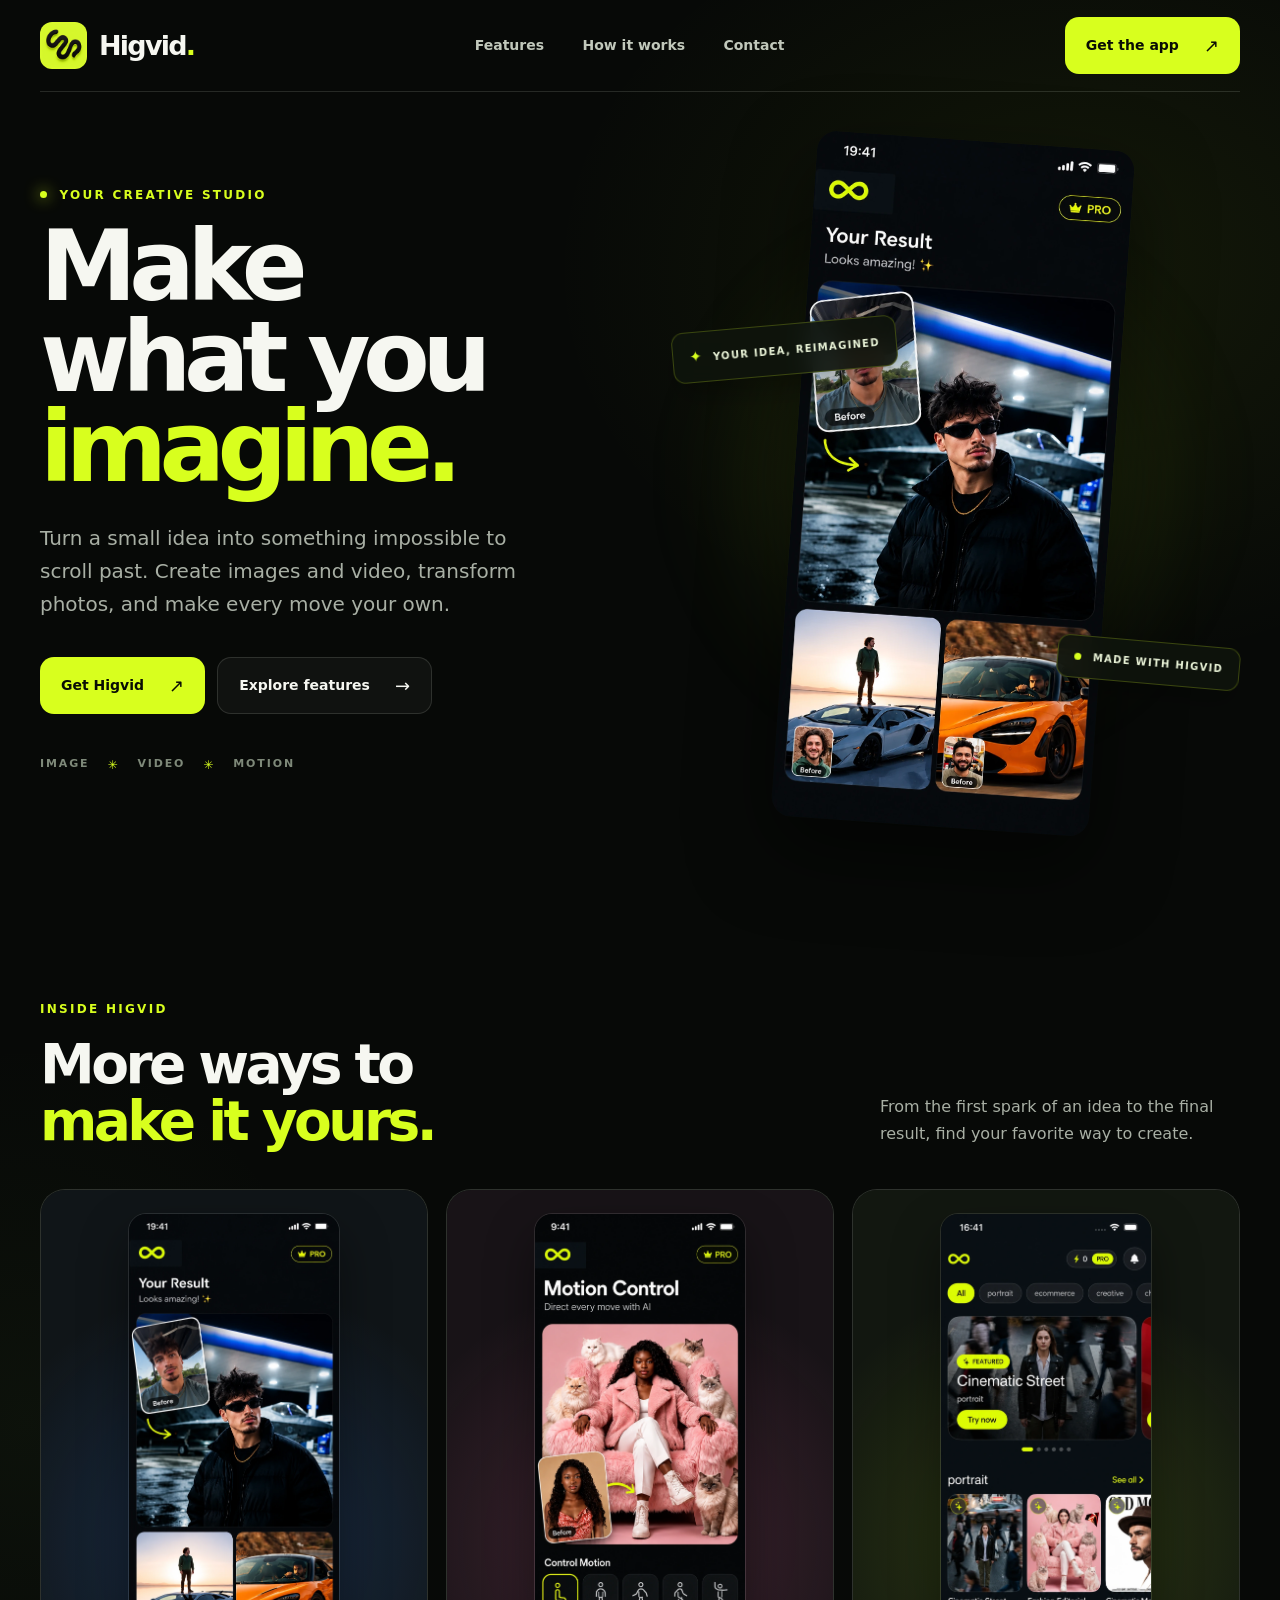
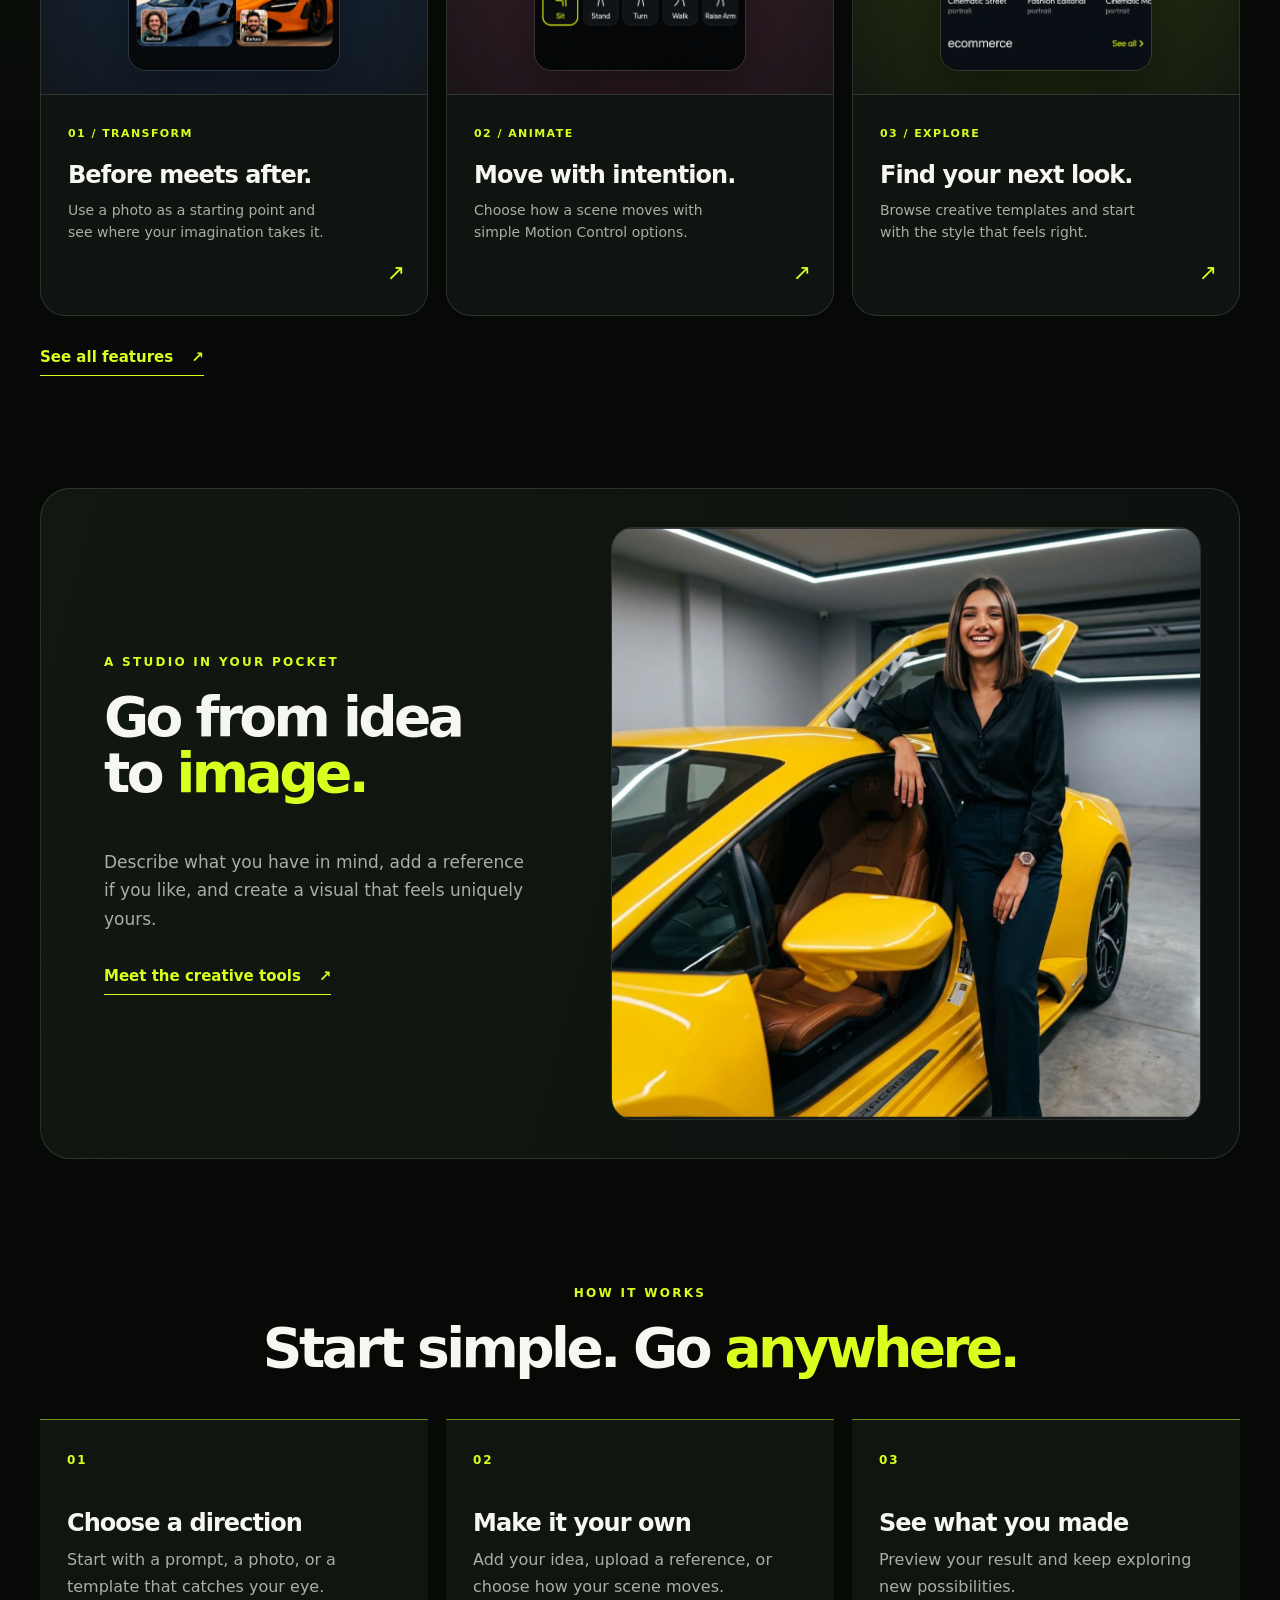
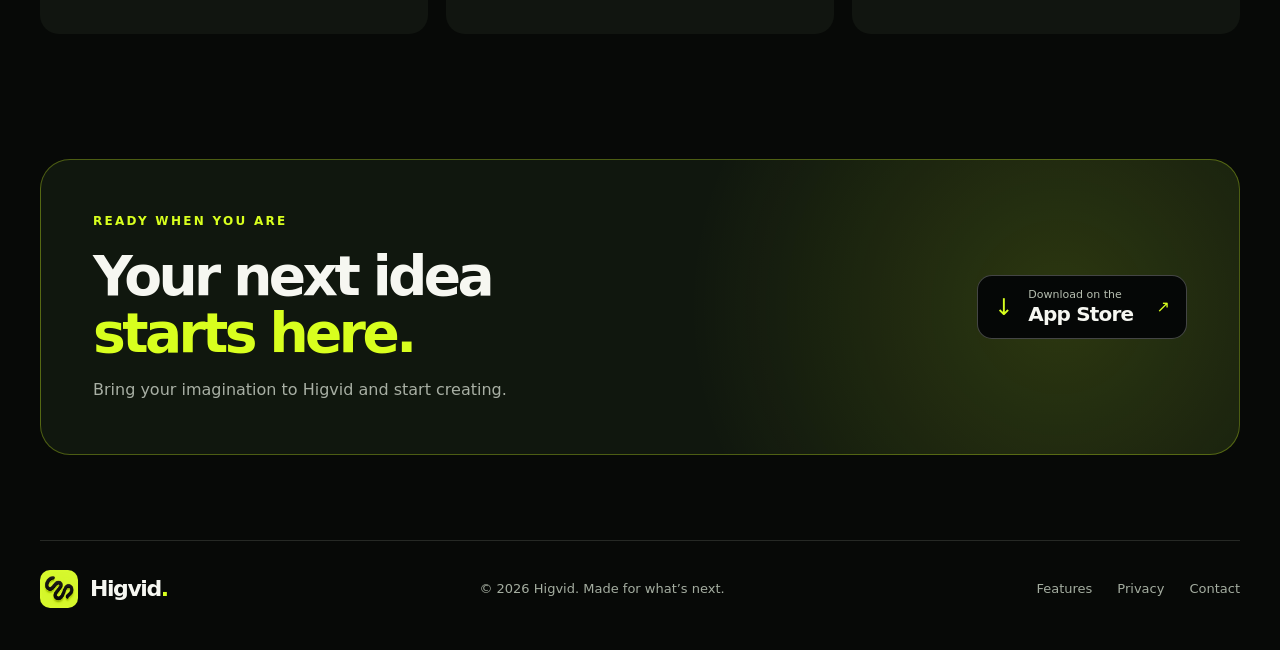
==== commit 00550fc2: "Add files via upload" ====
--- a/index.html
+++ b/index.html
@@ -1,97 +1,72 @@
 <!doctype html>
 <html lang="en">
 <head>
-  <meta charset="utf-8">
-  <meta name="viewport" content="width=device-width, initial-scale=1">
-  <meta name="theme-color" content="#111315">
-  <meta name="description" content="RP Games creates playful, memorable mobile games and collaborates with studios and publishers to bring new worlds to life.">
-  <title>RP Games — Mobile games worth coming back to</title>
-  <link rel="icon" href="./assets/favicon.svg" type="image/svg+xml">
-  <link rel="preconnect" href="https://fonts.googleapis.com">
-  <link rel="preconnect" href="https://fonts.gstatic.com" crossorigin>
-  <link href="https://fonts.googleapis.com/css2?family=Barlow+Condensed:wght@600;700;800;900&family=DM+Sans:wght@400;500;600;700&display=swap" rel="stylesheet">
-  <link rel="stylesheet" href="./assets/styles.css">
-  <script defer src="./assets/site.js"></script>
+  <meta charset="utf-8" />
+  <meta name="viewport" content="width=device-width, initial-scale=1" />
+  <title>Higvid — Make what you imagine</title>
+  <meta name="description" content="Create AI videos and images, transform photos, explore templates, and direct motion with Higvid." />
+  <meta property="og:title" content="Higvid — Make what you imagine" />
+  <meta property="og:description" content="Your creative studio for AI images, video, and motion." />
+  <meta property="og:image" content="https://higvid.com/assets/app-icon.png" />
+  <meta name="theme-color" content="#080a08" />
+  <link rel="icon" type="image/png" href="assets/favicon.png" />
+  <link rel="apple-touch-icon" href="assets/apple-touch-icon.png" />
+  <link rel="stylesheet" href="styles.css?v=5" />
 </head>
 <body>
   <a class="skip-link" href="#main">Skip to content</a>
   <header class="site-header">
-    <div class="wrap header-inner">
-      <a class="brand" href="#home" aria-label="RP Games home"><span class="brand-tile">RP</span><span>GAMES<span class="brand-dot">.</span></span></a>
-      <button class="menu-toggle" type="button" aria-expanded="false" aria-controls="primary-nav" aria-label="Open menu"><span></span><span></span></button>
-      <nav class="primary-nav" id="primary-nav" aria-label="Main navigation">
-        <a href="#home">Home</a>
-        <a href="#games">Games</a>
-        <a href="#studio">Studio</a>
-        <a class="nav-contact" href="./contact/">Get in touch <span aria-hidden="true">↗</span></a>
-      </nav>
-    </div>
+    <a class="brand" href="index.html" aria-label="Higvid home"><img src="assets/app-icon.png" alt="" /><span>Higvid<span class="brand-dot">.</span></span></a>
+    <nav class="nav" aria-label="Main navigation">
+      <a href="features.html">Features</a>
+      <a href="#how">How it works</a>
+      <a href="contact.html">Contact</a>
+    </nav>
+    <a class="header-cta" href="#download">Get the app <span aria-hidden="true">↗</span></a>
+    <details class="mobile-menu"><summary>Menu <span aria-hidden="true">☰</span></summary><nav aria-label="Mobile navigation"><a href="index.html">Home</a><a href="features.html">Features</a><a href="index.html#how">How it works</a><a href="index.html#download">Get the app</a><a href="contact.html">Contact</a><a href="privacy.html">Privacy</a></nav></details>
   </header>
 
   <main id="main">
-    <section class="hero" id="home" aria-labelledby="hero-title">
-      <div class="wrap hero-grid">
-        <div class="hero-copy">
-          <p class="eyebrow"><span class="eyebrow-rule"></span> MOBILE GAME STUDIO</p>
-          <h1 id="hero-title">GOOD GAMES.<br><span class="accent-type">GREAT</span><br>FEELING.</h1>
-          <p class="hero-intro">We create playful worlds, memorable moments, and mobile games you want to come back to.</p>
-          <div class="hero-actions">
-            <a class="button button-lime" href="#games">Explore our games <span aria-hidden="true">↗</span></a>
-            <a class="text-link" href="#studio">Meet the studio <span aria-hidden="true">↗</span></a>
-          </div>
-          <div class="hero-caption"><span class="caption-square" aria-hidden="true"></span> BY GAMERS, FOR GAMERS <span class="caption-index">/ 001</span></div>
-        </div>
-        <div class="hero-visual">
-          <div class="hero-image-frame">
-            <img src="./assets/vanta-velocity.webp" alt="Futuristic hover racer speeding through a neon city" width="1600" height="900" fetchpriority="high">
-            <div class="hero-image-shade"></div>
-            <div class="image-topline"><span class="live-pip" aria-hidden="true"></span> ORIGINAL GAME CONCEPT <span>01 / 03</span></div>
-            <div class="image-bottomline"><strong>VANTA VELOCITY</strong><span>IDEAS IN MOTION <span aria-hidden="true">↗</span></span></div>
-          </div>
-          <span class="hero-corner hero-corner-a" aria-hidden="true"></span><span class="hero-corner hero-corner-b" aria-hidden="true"></span>
-        </div>
+    <section class="hero" id="top">
+      <div class="hero-copy">
+        <p class="eyebrow"><span class="eyebrow-dot"></span> Your creative studio</p>
+        <h1>Make what you <span>imagine.</span></h1>
+        <p class="lead">Turn a small idea into something impossible to scroll past. Create images and video, transform photos, and make every move your own.</p>
+        <div class="hero-actions"><a class="primary-btn" href="#download">Get Higvid <span aria-hidden="true">↗</span></a><a class="secondary-btn" href="features.html">Explore features <span aria-hidden="true">→</span></a></div>
+        <p class="hero-note">IMAGE <span>✳</span> VIDEO <span>✳</span> MOTION</p>
+      </div>
+      <div class="hero-visual">
+        <div class="hero-orbit" aria-hidden="true"></div>
+        <img src="assets/feature-screen-before-after.webp" alt="Higvid screen showing a photo transformed into a new scene" width="853" height="1844" fetchpriority="high" />
+        <div class="floating-label floating-label-top"><span>✦</span> YOUR IDEA, REIMAGINED</div>
+        <div class="floating-label floating-label-bottom"><span class="status-dot"></span> MADE WITH HIGVID</div>
       </div>
     </section>
 
-    <div class="signal-strip" aria-label="Our focus: original worlds, mobile first, made to play">
-      <div class="wrap signal-inner"><span>ORIGINAL WORLDS</span><i aria-hidden="true">✳</i><span>MOBILE FIRST</span><i aria-hidden="true">✳</i><span>MADE TO PLAY</span><i aria-hidden="true">✳</i><span>ALWAYS CURIOUS</span></div>
-    </div>
-
-    <section class="games-section section-pad" id="games" aria-labelledby="games-title">
-      <div class="wrap">
-        <div class="section-heading">
-          <div><p class="eyebrow">01 / ORIGINAL CONCEPTS</p><h2 id="games-title">WORLDS WORTH<br><span class="muted-type">EXPLORING.</span></h2></div>
-          <p>A glimpse of the original game ideas we're exploring, each built around a different kind of play.</p>
-        </div>
-        <div class="game-grid">
-          <article class="game-card game-card-featured">
-            <div class="game-image"><img src="./assets/vanta-velocity.webp" alt="Vanta Velocity concept art of a neon hover-racing course" width="1600" height="900" loading="lazy" decoding="async"><span class="card-number">CONCEPT 01 / 03</span></div>
-            <div class="game-info"><div><p class="game-type">FUTURISTIC RACING</p><h3>Vanta Velocity</h3></div><p>A high-speed ride through a city that never slows down.</p></div>
-          </article>
-          <article class="game-card">
-            <div class="game-image"><img src="./assets/lumen-reef.webp" alt="Lumen Reef concept art of a small submersible in a glowing underwater canyon" width="1600" height="900" loading="lazy" decoding="async"><span class="card-number">CONCEPT 02 / 03</span></div>
-            <div class="game-info"><div><p class="game-type">OCEAN EXPLORATION</p><h3>Lumen Reef</h3></div><p>Follow the light into an ocean full of hidden paths.</p></div>
-          </article>
-          <article class="game-card">
-            <div class="game-image"><img src="./assets/clockwork-wilds.webp" alt="Clockwork Wilds concept art of a mechanical woodland and explorer" width="1600" height="900" loading="lazy" decoding="async"><span class="card-number">CONCEPT 03 / 03</span></div>
-            <div class="game-info"><div><p class="game-type">PUZZLE ADVENTURE</p><h3>Clockwork Wilds</h3></div><p>Turn the world around you to find the way forward.</p></div>
-          </article>
-        </div>
+    <section class="features" id="features">
+      <div class="section-heading section-heading-split">
+        <div><p class="eyebrow">Inside Higvid</p><h2>More ways to <span>make it yours.</span></h2></div>
+        <p>From the first spark of an idea to the final result, find your favorite way to create.</p>
       </div>
+      <div class="feature-grid">
+        <a class="feature-card" href="features.html#transform"><div class="feature-card-media feature-card-media-result"><img src="assets/feature-screen-before-after.webp" alt="Higvid before and after photo result" width="853" height="1844" loading="lazy" /></div><div class="feature-card-content"><span class="feature-number">01 / TRANSFORM</span><h3>Before meets after.</h3><p>Use a photo as a starting point and see where your imagination takes it.</p><span class="feature-arrow" aria-hidden="true">↗</span></div></a>
+        <a class="feature-card" href="features.html#motion"><div class="feature-card-media feature-card-media-motion"><img src="assets/feature-screen-motion.webp" alt="Higvid Motion Control image preview" width="853" height="1844" loading="lazy" /></div><div class="feature-card-content"><span class="feature-number">02 / ANIMATE</span><h3>Move with intention.</h3><p>Choose how a scene moves with simple Motion Control options.</p><span class="feature-arrow" aria-hidden="true">↗</span></div></a>
+        <a class="feature-card" href="features.html#templates"><div class="feature-card-media feature-card-media-templates"><img src="assets/feature-screen-templates.webp" alt="Higvid templates and portrait looks" width="853" height="1844" loading="lazy" /></div><div class="feature-card-content"><span class="feature-number">03 / EXPLORE</span><h3>Find your next look.</h3><p>Browse creative templates and start with the style that feels right.</p><span class="feature-arrow" aria-hidden="true">↗</span></div></a>
+      </div>
+      <a class="text-link" href="features.html">See all features <span aria-hidden="true">↗</span></a>
     </section>
 
-    <section class="studio-section" id="studio" aria-labelledby="studio-title">
-      <div class="wrap studio-grid">
-        <div><p class="eyebrow">02 / THE STUDIO</p><h2 id="studio-title">WE'RE HERE<br>FOR THE<br><span>LOVE OF<br>THE GAME.</span></h2></div>
-        <div class="studio-copy"><span class="asterisk" aria-hidden="true">✳</span><p>RP Games is a mobile game studio with a simple mission: make games that feel good to play and hard to forget.</p><p>From the first idea to the final details, we build interactive experiences with care. We also collaborate with other creators, studios, and publishers to bring fresh ideas to life.</p><div class="studio-tags"><span>Mobile games</span><span>Original worlds</span><span>Creative collaboration</span></div></div>
-      </div>
+    <section class="showcase">
+      <div class="showcase-copy"><p class="eyebrow">A studio in your pocket</p><h2>Go from idea to <span>image.</span></h2><p>Describe what you have in mind, add a reference if you like, and create a visual that feels uniquely yours.</p><a class="text-link" href="features.html#more-tools">Meet the creative tools <span aria-hidden="true">↗</span></a></div>
+      <div class="showcase-media"><img src="assets/image-result.png" alt="A generated image result displayed in the Higvid app" width="749" height="754" loading="lazy" /></div>
     </section>
 
-    <section class="contact-section section-pad" id="contact" aria-labelledby="contact-title">
-      <div class="wrap contact-grid"><div><p class="eyebrow">03 / GET IN TOUCH</p><h2 id="contact-title">LET'S MAKE<br><span class="outline-type">SOMETHING</span><br>PLAYABLE.</h2></div><div class="contact-right"><p>Have a collaboration in mind or want to say hello? We'd love to hear from you.</p><a class="button button-lime" href="./contact/">Contact the studio <span aria-hidden="true">↗</span></a></div></div>
-    </section>
+    <section class="steps" id="how"><div class="section-heading"><p class="eyebrow">How it works</p><h2>Start simple. Go <span>anywhere.</span></h2></div><div class="step-grid"><div class="step"><span>01</span><h3>Choose a direction</h3><p>Start with a prompt, a photo, or a template that catches your eye.</p></div><div class="step"><span>02</span><h3>Make it your own</h3><p>Add your idea, upload a reference, or choose how your scene moves.</p></div><div class="step"><span>03</span><h3>See what you made</h3><p>Preview your result and keep exploring new possibilities.</p></div></div></section>
+
+    <section class="download" id="download"><div><p class="eyebrow">Ready when you are</p><h2>Your next idea <span>starts here.</span></h2><p>Bring your imagination to Higvid and start creating.</p></div><a href="https://apps.apple.com/us/app/id1375267426" class="store-btn" aria-label="Download Higvid on the App Store"><span class="apple-symbol" aria-hidden="true">↓</span><span><small>Download on the</small><strong>App Store</strong></span><span aria-hidden="true">↗</span></a></section>
   </main>
 
-  <footer class="site-footer"><div class="wrap footer-top"><a class="brand" href="#home" aria-label="RP Games home"><span class="brand-tile">RP</span><span>GAMES<span class="brand-dot">.</span></span></a><p>Creating the very best in mobile gaming.</p><nav aria-label="Footer navigation"><a href="#games">Game concepts</a><a href="#studio">Studio</a><a href="./contact/">Contact</a><a href="./privacy-policy/">Privacy policy</a></nav></div><div class="wrap footer-bottom"><span>© <span data-year>2026</span> RP Games. All rights reserved.</span><a href="#home">Back to top ↑</a></div></footer>
+  <footer class="footer"><a class="brand footer-brand" href="index.html" aria-label="Higvid home"><img src="assets/app-icon.png" alt="" /><span>Higvid<span class="brand-dot">.</span></span></a><p>© <span id="year"></span> Higvid. Made for what’s next.</p><nav aria-label="Footer navigation"><a href="features.html">Features</a><a href="privacy.html">Privacy</a><a href="contact.html">Contact</a></nav></footer>
+  <script src="script.js"></script>
 </body>
 </html>
--- a/styles.css
+++ b/styles.css
@@ -0,0 +1,317 @@
+:root {
+  --bg: #070907;
+  --surface: #101410;
+  --surface-2: #161b16;
+  --text: #f6f7f1;
+  --muted: #a8afa4;
+  --line: rgba(241, 255, 235, .13);
+  --accent: #d8ff1e;
+  --max: 1200px;
+}
+* { box-sizing: border-box; }
+html { scroll-behavior: smooth; }
+body {
+  margin: 0;
+  background:
+    radial-gradient(ellipse 42rem 32rem at 84% 7%, rgba(174, 221, 30, .08), transparent 78%),
+    radial-gradient(ellipse 25rem 30rem at 2% 37%, rgba(104, 160, 70, .06), transparent 80%),
+    var(--bg);
+  color: var(--text);
+  font: 16px/1.5 Inter, ui-sans-serif, system-ui, -apple-system, BlinkMacSystemFont, "Segoe UI", sans-serif;
+  -webkit-font-smoothing: antialiased;
+}
+a { color: inherit; text-decoration: none; }
+img { max-width: 100%; height: auto; display: block; }
+h1, h2, h3, p { margin-top: 0; }
+h1, h2, h3 { text-wrap: balance; }
+:focus-visible { outline: 3px solid var(--accent); outline-offset: 4px; }
+.skip-link { position: absolute; top: -80px; left: 16px; padding: 10px 16px; background: var(--accent); color: #080a05; z-index: 100; border-radius: 8px; }
+.skip-link:focus { top: 12px; }
+.site-header {
+  width: min(var(--max), calc(100% - 48px));
+  height: 92px;
+  margin: auto;
+  display: flex;
+  align-items: center;
+  gap: 32px;
+  position: relative;
+  z-index: 20;
+  border-bottom: 1px solid var(--line);
+}
+.brand { display: inline-flex; align-items: center; gap: 12px; flex-shrink: 0; font-size: 27px; font-weight: 850; letter-spacing: -.065em; line-height: 1; }
+.brand img { width: 47px; height: 47px; object-fit: cover; border-radius: 12px; }
+.brand-dot { color: var(--accent); }
+.nav { display: flex; align-items: center; gap: clamp(22px, 3vw, 42px); margin: 0 auto; color: #c1c8bb; font-size: 14px; font-weight: 650; }
+.nav a { transition: color .2s; }
+.nav a:hover, .nav a[aria-current="page"] { color: var(--accent); }
+.header-cta, .primary-btn {
+  display: inline-flex; align-items: center; justify-content: center; gap: 25px;
+  border-radius: 14px; background: var(--accent); color: #090d04;
+  padding: 15px 21px; font-size: 14px; font-weight: 800;
+  transition: transform .2s, background .2s;
+  white-space: nowrap;
+}
+.header-cta:hover, .primary-btn:hover { transform: translateY(-3px); background: #e5ff62; }
+.mobile-menu { display: none; }
+.eyebrow { color: var(--accent); text-transform: uppercase; font-size: 12px; letter-spacing: .19em; font-weight: 850; margin-bottom: 18px; }
+.eyebrow-dot { display: inline-block; vertical-align: 1px; width: 7px; height: 7px; background: var(--accent); border-radius: 50%; margin-right: 6px; box-shadow: 0 0 15px var(--accent); }
+h1 { font-size: clamp(64px, 7.6vw, 112px); line-height: .93; letter-spacing: -.078em; font-weight: 800; }
+h2 { font-size: clamp(38px, 4.3vw, 64px); line-height: 1.03; letter-spacing: -.065em; font-weight: 760; }
+h3 { font-size: 24px; line-height: 1.18; letter-spacing: -.04em; }
+h1 span, h2 span { color: var(--accent); }
+.lead { font-size: clamp(17px, 1.65vw, 20px); line-height: 1.65; color: var(--muted); max-width: 575px; }
+.primary-btn span, .secondary-btn span, .header-cta span { font-size: 18px; font-weight: 400; }
+.secondary-btn {
+  display: inline-flex; align-items: center; justify-content: center; gap: 25px;
+  padding: 14px 21px; border: 1px solid var(--line); border-radius: 14px;
+  background: rgba(255,255,255,.04); color: var(--text); font-size: 14px; font-weight: 750;
+  transition: border-color .2s, background .2s;
+}
+.secondary-btn:hover { border-color: var(--accent); background: rgba(216,255,30,.07); }
+.text-link { display: inline-flex; align-items: center; gap: 18px; padding-bottom: 6px; border-bottom: 1px solid var(--accent); color: var(--accent); font-size: 15px; font-weight: 780; transition: gap .2s; }
+.text-link:hover { gap: 26px; }
+
+.hero { width: min(var(--max), calc(100% - 48px)); min-height: 750px; margin: auto; display: grid; grid-template-columns: 1.02fr .98fr; align-items: center; gap: 30px; padding: 48px 0 85px; }
+.hero-copy { position: relative; z-index: 2; }
+.hero-copy h1 { max-width: 640px; margin-bottom: 28px; }
+.hero-copy .lead { max-width: 505px; }
+.hero-actions { display: flex; flex-wrap: wrap; align-items: center; gap: 12px; margin: 36px 0 42px; }
+.hero-note { display: flex; align-items: center; gap: 18px; font-size: 11px; letter-spacing: .17em; color: #7e8979; font-weight: 850; margin: 0; }
+.hero-note span { color: var(--accent); font-size: 12px; }
+.hero-visual { height: 680px; display: grid; place-items: center; position: relative; isolation: isolate; }
+.hero-orbit { position: absolute; z-index: -1; width: min(100%, 565px); aspect-ratio: 1; border-radius: 50%; background: radial-gradient(circle, rgba(198,244,29,.25), rgba(113,151,19,.10) 42%, transparent 68%); filter: blur(30px); }
+.hero-visual > img { width: min(318px, 58%); height: auto; border-radius: 20px; box-shadow: 0 32px 78px rgba(0,0,0,.55); transform: rotate(4deg); }
+.floating-label { position: absolute; z-index: 2; border: 1px solid rgba(216,255,30,.22); background: rgba(14,19,12,.9); backdrop-filter: blur(12px); color: #e8f2d6; padding: 13px 16px; border-radius: 12px; font-size: 10px; font-weight: 850; letter-spacing: .13em; box-shadow: 0 15px 28px rgba(0,0,0,.26); }
+.floating-label-top { left: 1%; top: 27%; transform: rotate(-5deg); }
+.floating-label-top span { color: var(--accent); margin-right: 5px; font-size: 15px; }
+.floating-label-bottom { right: 0; bottom: 20%; transform: rotate(5deg); }
+.status-dot { display: inline-block; width: 7px; height: 7px; border-radius: 50%; background: var(--accent); margin-right: 7px; }
+
+.features, .steps, .showcase, .download, .more-tools, .contact-layout, .contact-topics, .contact-bottom { width: min(var(--max), calc(100% - 48px)); margin-left: auto; margin-right: auto; }
+.features { padding: 95px 0 112px; }
+.section-heading { margin-bottom: 40px; text-align: center; }
+.section-heading h2 { margin-bottom: 0; }
+.section-heading-split { display: flex; justify-content: space-between; align-items: end; gap: 40px; text-align: left; }
+.section-heading-split h2 { max-width: 690px; }
+.section-heading-split > p { color: var(--muted); max-width: 360px; line-height: 1.7; margin-bottom: 2px; }
+.feature-grid { display: grid; grid-template-columns: repeat(3, 1fr); gap: 18px; }
+.feature-card { display: flex; flex-direction: column; overflow: hidden; border: 1px solid var(--line); border-radius: 25px; background: #101410; transition: transform .25s, border-color .25s; }
+.feature-card:hover { transform: translateY(-6px); border-color: rgba(216,255,30,.55); }
+.feature-card-media { height: 505px; display: flex; align-items: center; justify-content: center; padding: 23px; overflow: hidden; border-bottom: 1px solid var(--line); background: #101718; }
+.feature-card-media-result { background: radial-gradient(circle at 50% 70%, rgba(54,118,215,.26), transparent 65%), #101518; }
+.feature-card-media-motion { background: radial-gradient(circle at 50% 70%, rgba(230,107,153,.20), transparent 65%), #181317; }
+.feature-card-media-templates { background: radial-gradient(circle at 50% 70%, rgba(173,215,30,.18), transparent 65%), #121710; }
+.feature-card-media img { width: auto; max-width: 100%; height: 100%; object-fit: contain; border: 1px solid rgba(255,255,255,.1); border-radius: 18px; box-shadow: 0 22px 48px rgba(0,0,0,.42); }
+.feature-card-content { flex: 1; padding: 25px 27px 33px; min-height: 220px; position: relative; }
+.feature-number { font-size: 11px; font-weight: 850; letter-spacing: .13em; color: var(--accent); }
+.feature-card h3 { margin: 17px 0 9px; }
+.feature-card p { color: var(--muted); font-size: 14px; line-height: 1.6; max-width: 285px; padding-right: 15px; margin: 0; }
+.feature-arrow { position: absolute; right: 22px; bottom: 26px; font-size: 22px; color: var(--accent); }
+.features > .text-link { margin-top: 30px; }
+.showcase { display: grid; grid-template-columns: .9fr 1.1fr; gap: 50px; align-items: center; border: 1px solid var(--line); border-radius: 30px; overflow: hidden; background: linear-gradient(105deg, #111810, #0c110e); padding: 38px; }
+.showcase-copy { padding: 25px; }
+.showcase-copy h2 { max-width: 490px; }
+.showcase-copy p:not(.eyebrow) { color: var(--muted); font-size: 17px; line-height: 1.7; margin: 24px 0 30px; }
+.showcase-media { border-radius: 22px; overflow: hidden; border: 1px solid var(--line); }
+.showcase-media img { width: 100%; height: auto; }
+.steps { padding: 125px 0; }
+.step-grid { display: grid; grid-template-columns: repeat(3, 1fr); gap: 18px; margin-top: 42px; }
+.step { border-top: 1px solid rgba(216,255,30,.5); background: #111510; border-radius: 0 0 19px 19px; padding: 31px 27px 34px; }
+.step > span { display: block; color: var(--accent); font-size: 12px; font-weight: 850; letter-spacing: .15em; margin-bottom: 40px; }
+.step h3 { margin-bottom: 10px; }
+.step p { color: var(--muted); line-height: 1.65; margin-bottom: 0; }
+.download { display: flex; align-items: center; justify-content: space-between; gap: 25px; padding: 52px; margin-bottom: 85px; border-radius: 30px; border: 1px solid rgba(216,255,30,.3); background: radial-gradient(circle at 85% 50%, rgba(216,255,30,.14), transparent 36%), #10170e; }
+.download h2 { max-width: 650px; margin-bottom: 16px; }
+.download p:not(.eyebrow) { margin-bottom: 0; color: var(--muted); }
+.store-btn { display: flex; align-items: center; gap: 15px; min-width: 210px; padding: 12px 16px; border-radius: 15px; border: 1px solid rgba(255,255,255,.25); background: #050706; transition: transform .2s, border-color .2s; }
+.store-btn:hover { transform: translateY(-3px); border-color: var(--accent); }
+.store-btn small { display: block; color: #b6beb0; font-size: 11px; line-height: 1.25; }
+.store-btn strong { display: block; font-size: 20px; letter-spacing: -.04em; line-height: 1.2; }
+.apple-symbol { font-size: 23px; color: var(--accent); }
+.store-btn > span:last-child { margin-left: auto; color: var(--accent); }
+.footer { width: min(var(--max), calc(100% - 48px)); margin: auto; display: flex; align-items: center; justify-content: space-between; gap: 25px; border-top: 1px solid var(--line); padding: 29px 0 42px; color: #a4ada0; font-size: 13px; }
+.footer-brand { color: var(--text); font-size: 22px; }
+.footer-brand img { width: 38px; height: 38px; border-radius: 10px; }
+.footer p { margin: 0; }
+.footer nav { display: flex; gap: 25px; }
+.footer a:hover { color: var(--accent); }
+
+.page-intro { width: min(var(--max), calc(100% - 48px)); margin: 0 auto; padding: 110px 0 70px; }
+.page-intro h1 { max-width: 920px; margin-bottom: 27px; }
+.page-intro .lead { max-width: 660px; }
+.feature-intro { display: grid; grid-template-columns: 1.1fr .9fr; align-items: center; gap: 32px; min-height: 650px; padding: 80px 0 92px; }
+.feature-intro h1 { font-size: clamp(60px, 7vw, 100px); max-width: 670px; }
+.feature-intro .lead { max-width: 530px; }
+.feature-intro-visual { position: relative; height: 520px; isolation: isolate; background: radial-gradient(circle at 50% 55%, rgba(216,255,30,.16), transparent 65%); }
+.intro-shot { position: absolute; height: auto; border: 1px solid rgba(255,255,255,.22); border-radius: 16px; box-shadow: 0 26px 60px rgba(0,0,0,.65); }
+.intro-shot-left { left: 0; top: 116px; width: 158px; z-index: 1; transform: rotate(-10deg); filter: brightness(.8); }
+.intro-shot-right { right: 0; top: 82px; width: 158px; z-index: 1; transform: rotate(10deg); filter: brightness(.85); }
+.intro-shot-front { left: 50%; top: 27px; width: 212px; z-index: 2; transform: translateX(-50%); }
+.jump-links { display: flex; flex-wrap: wrap; gap: 11px; margin-top: 39px; }
+.jump-links a { display: inline-flex; gap: 15px; border: 1px solid var(--line); padding: 13px 17px; border-radius: 30px; background: var(--surface); color: #e4eadf; font-size: 13px; font-weight: 650; }
+.jump-links a:hover { border-color: var(--accent); color: var(--accent); }
+.feature-story { width: min(var(--max), calc(100% - 48px)); margin: 0 auto; padding: 80px 15px; border-top: 1px solid var(--line); display: grid; grid-template-columns: 1fr 1fr; gap: clamp(40px, 7vw, 115px); align-items: center; scroll-margin-top: 20px; }
+.feature-story.reverse .story-copy { order: 2; }
+.feature-story.reverse .story-media { order: 1; }
+.story-copy { max-width: 510px; }
+.feature-index { color: var(--accent); font-size: 12px; font-weight: 850; letter-spacing: .17em; margin-bottom: 24px; }
+.feature-index span { color: #6f8062; margin: 0 10px; }
+.story-copy h2 { font-size: clamp(46px, 5vw, 70px); }
+.story-copy > p:not(.feature-index) { max-width: 455px; font-size: 18px; line-height: 1.7; color: var(--muted); margin: 25px 0; }
+.story-details { display: flex; flex-wrap: wrap; gap: 9px; margin: 30px 0 39px; }
+.story-details span { border-radius: 30px; border: 1px solid var(--line); padding: 9px 13px; font-size: 12px; color: #d2ddcc; }
+.story-media { position: relative; width: min(100%, 450px); margin: 0 auto; padding: 22px 22px 0; border: 1px solid var(--line); border-radius: 29px; background: radial-gradient(circle at 50% 48%, rgba(37,110,152,.17), transparent 64%), #101410; overflow: hidden; }
+.story-media-blue { background: radial-gradient(circle at 50% 48%, rgba(38,127,185,.19), transparent 70%), #101410; }
+.story-media-pink { background: radial-gradient(circle at 50% 47%, rgba(194,99,128,.20), transparent 68%), #101410; }
+.story-media-lime { background: radial-gradient(circle at 50% 45%, rgba(194,245,31,.14), transparent 70%), #101410; }
+.story-media img { width: 100%; height: auto; border-radius: 18px 18px 0 0; box-shadow: 0 25px 65px rgba(0,0,0,.35); }
+.media-caption { display: block; padding: 15px 0; color: #879381; letter-spacing: .14em; font-size: 11px; font-weight: 750; }
+.more-tools { padding: 105px 0 120px; border-top: 1px solid var(--line); }
+.tool-grid { display: grid; grid-template-columns: repeat(3, 1fr); gap: 18px; }
+.tool-card { min-height: 250px; border-radius: 24px; border: 1px solid var(--line); background: linear-gradient(145deg, #151c12, var(--surface)); padding: 28px; }
+.tool-heading { display: flex; justify-content: space-between; align-items: start; gap: 12px; margin-bottom: 51px; }
+.tool-symbol { display: grid; place-items: center; width: 53px; height: 53px; color: var(--accent); background: rgba(216,255,30,.08); border: 1px solid rgba(216,255,30,.26); border-radius: 15px; font-size: 23px; }
+.tool-card h3 { margin: 0 0 9px; }
+.tool-card p { color: var(--muted); font-size: 14px; margin: 0; }
+.compact-cta { margin-top: 0; }
+
+.contact-intro { padding-bottom: 62px; }
+.contact-intro h1 { max-width: 850px; }
+.contact-layout { display: grid; grid-template-columns: 1.08fr .92fr; gap: 19px; }
+.support-panel, .support-checklist { min-height: 455px; padding: clamp(30px, 4vw, 51px); border-radius: 28px; }
+.support-panel { color: #0b1101; background: radial-gradient(circle at 85% 14%, #f0ff83, transparent 32%), var(--accent); position: relative; overflow: hidden; }
+.support-panel .eyebrow { color: #38480e; }
+.support-panel h2 { max-width: 450px; font-size: clamp(47px, 5vw, 66px); margin: 0 0 18px; }
+.support-panel h2 span { color: #526515; }
+.support-panel p:not(.eyebrow) { max-width: 395px; font-size: 17px; line-height: 1.6; color: #364318; }
+.support-mark { position: absolute; top: 13px; right: 34px; font-size: 74px; line-height: 1; opacity: .24; }
+.support-email { display: inline-flex; gap: 20px; align-items: center; margin-top: 12px; font-size: clamp(18px, 2vw, 25px); font-weight: 800; border-bottom: 2px solid rgba(7,13,1,.55); overflow-wrap: anywhere; }
+.dark-button { display: flex; justify-content: space-between; align-items: center; margin-top: 36px; padding: 15px 20px; border-radius: 13px; width: fit-content; min-width: 190px; background: #080d04; color: var(--text); font-size: 14px; font-weight: 760; }
+.dark-button:hover { background: #273819; }
+.support-checklist { border: 1px solid var(--line); background: var(--surface); }
+.support-checklist h2 { font-size: clamp(32px, 3vw, 42px); max-width: 415px; margin-bottom: 18px; }
+.support-checklist > p:not(.eyebrow) { color: var(--muted); }
+.support-checklist ul { padding: 0; margin: 24px 0 0; list-style: none; }
+.support-checklist li { display: flex; gap: 18px; align-items: baseline; border-top: 1px solid var(--line); padding: 12px 0; font-size: 14px; line-height: 1.5; }
+.support-checklist li span { color: var(--accent); font-size: 11px; font-weight: 850; letter-spacing: .06em; }
+.support-checklist .checklist-note { font-size: 12px; margin: 14px 0 0; color: #7e8977; }
+.contact-topics { padding: 113px 0; }
+.topic-grid { display: grid; grid-template-columns: repeat(2, 1fr); gap: 16px; }
+.topic-card { display: grid; grid-template-columns: 1fr auto; border: 1px solid var(--line); border-radius: 22px; background: var(--surface); min-height: 194px; padding: 26px; transition: background .2s, border-color .2s, transform .2s; }
+.topic-card:hover { border-color: rgba(216,255,30,.5); background: #182015; transform: translateY(-3px); }
+.topic-icon { grid-column: 1 / -1; color: var(--accent); font-size: 24px; line-height: 1; }
+.topic-title { grid-column: 1; align-self: end; font-size: 23px; font-weight: 750; letter-spacing: -.035em; margin-top: 26px; }
+.topic-description { grid-column: 1; font-size: 14px; color: var(--muted); max-width: 370px; margin-top: 6px; }
+.topic-arrow { grid-column: 2; grid-row: 2 / span 2; align-self: end; color: var(--accent); font-size: 23px; }
+.contact-bottom { display: flex; align-items: center; justify-content: space-between; gap: 28px; border-top: 1px solid var(--line); padding: 45px 0 95px; }
+.contact-bottom h2 { font-size: clamp(29px, 3.2vw, 42px); }
+.contact-bottom p:not(.eyebrow) { color: var(--muted); line-height: 1.65; margin: 0; }
+.contact-bottom .secondary-btn { flex-shrink: 0; }
+
+.legal-page { width: min(920px, calc(100% - 48px)); margin: 0 auto 90px; }
+.legal-hero { padding: 85px 0 38px; }
+.legal-hero h1 { font-size: clamp(52px, 7.5vw, 90px); margin-bottom: 24px; }
+.legal-date { color: var(--muted); font-weight: 700; margin-top: 20px; }
+.legal-card { border: 1px solid var(--line); background: var(--surface); border-radius: 27px; padding: 45px; }
+.legal-card h2 { font-size: 27px; line-height: 1.25; margin: 38px 0 12px; letter-spacing: -.03em; }
+.legal-card h2:first-child { margin-top: 0; }
+.legal-card p, .legal-card li { color: var(--muted); font-size: 16px; line-height: 1.8; }
+.legal-card a { color: var(--accent); text-decoration: underline; text-underline-offset: 3px; }
+.legal-card ul { padding-left: 23px; }
+
+@media (max-width: 960px) {
+  .hero { grid-template-columns: 1fr 1fr; min-height: 630px; }
+  .hero-visual { height: 580px; }
+  .hero-visual > img { width: min(270px, 64%); }
+  .feature-card-media { height: 450px; }
+  .feature-story { gap: 35px; }
+  .story-media { padding: 14px 14px 0; }
+}
+@media (max-width: 800px) {
+  .nav { display: none; }
+  .header-cta { margin-left: auto; }
+  .mobile-menu { display: block; position: relative; }
+  .mobile-menu summary { list-style: none; cursor: pointer; display: inline-flex; align-items: center; gap: 8px; border: 1px solid var(--line); border-radius: 12px; padding: 11px 14px; font-size: 14px; font-weight: 750; }
+  .mobile-menu summary::-webkit-details-marker { display: none; }
+  .mobile-menu nav { display: flex; flex-direction: column; gap: 0; position: absolute; right: 0; top: calc(100% + 10px); width: 210px; background: #161d13; border: 1px solid var(--line); border-radius: 15px; padding: 8px; box-shadow: 0 20px 50px #0009; }
+  .mobile-menu nav a { padding: 10px 12px; border-radius: 7px; font-size: 14px; }
+  .mobile-menu nav a:hover, .mobile-menu nav a[aria-current="page"] { color: var(--accent); background: #25301e; }
+  .hero { grid-template-columns: 1fr; min-height: 0; padding: 75px 0 35px; gap: 10px; }
+  .feature-intro { grid-template-columns: 1fr; min-height: 0; padding: 75px 0 60px; gap: 22px; }
+  .feature-intro-visual { height: 450px; max-width: 510px; width: 100%; margin: 0 auto; }
+  .hero-visual { height: 590px; }
+  .hero-visual > img { width: 280px; }
+  .floating-label-top { left: 17%; }
+  .floating-label-bottom { right: 12%; }
+  .feature-grid, .tool-grid, .step-grid { grid-template-columns: 1fr 1fr; }
+  .feature-card-media { height: 430px; }
+  .feature-card:nth-child(3) { grid-column: 1 / -1; display: grid; grid-template-columns: 1fr 1fr; }
+  .feature-card:nth-child(3) .feature-card-media { height: 430px; }
+  .showcase { grid-template-columns: 1fr 1fr; gap: 10px; padding: 20px; }
+  .showcase-copy { padding: 12px; }
+  .feature-story { grid-template-columns: 1fr; gap: 40px; padding: 70px 0; }
+  .feature-story.reverse .story-copy, .feature-story.reverse .story-media { order: initial; }
+  .story-copy { max-width: 650px; }
+  .story-media { width: min(100%, 420px); }
+  .contact-layout { grid-template-columns: 1fr; }
+  .support-panel, .support-checklist { min-height: 0; }
+}
+@media (max-width: 620px) {
+  .site-header, .hero, .features, .steps, .showcase, .download, .more-tools, .contact-layout, .contact-topics, .contact-bottom, .page-intro, .feature-story, .footer, .legal-page { width: min(100% - 32px, var(--max)); }
+  .site-header { height: 76px; gap: 10px; }
+  .brand img { width: 38px; height: 38px; border-radius: 10px; }
+  .brand { font-size: 23px; gap: 8px; }
+  .header-cta { display: none; }
+  .mobile-menu { margin-left: auto; }
+  .hero { padding-top: 66px; }
+  h1 { font-size: clamp(55px, 13vw, 76px); }
+  h2 { font-size: clamp(35px, 9vw, 48px); }
+  .hero-actions { margin: 28px 0 26px; }
+  .hero-actions a { flex: 1; padding-left: 13px; padding-right: 13px; gap: 8px; }
+  .hero-note { font-size: 10px; }
+  .hero-visual { height: 525px; }
+  .hero-visual > img { width: min(250px, 63%); }
+  .floating-label { padding: 9px 11px; font-size: 8px; }
+  .floating-label-top { left: 0; top: 29%; }
+  .floating-label-bottom { right: 0; bottom: 20%; }
+  .features { padding: 70px 0 95px; }
+  .section-heading-split { display: block; }
+  .section-heading-split > p { margin-top: 18px; }
+  .feature-grid, .step-grid, .tool-grid, .topic-grid { grid-template-columns: 1fr; }
+  .feature-card:nth-child(3) { grid-column: auto; display: block; }
+  .feature-card-media, .feature-card:nth-child(3) .feature-card-media { height: 455px; }
+  .feature-card-content { min-height: 190px; }
+  .showcase { grid-template-columns: 1fr; padding: 15px; }
+  .showcase-copy { padding: 22px 12px; }
+  .steps { padding: 95px 0; }
+  .step > span { margin-bottom: 23px; }
+  .download { padding: 30px 24px; margin-bottom: 65px; align-items: flex-start; flex-direction: column; }
+  .footer { display: grid; grid-template-columns: 1fr; justify-items: start; gap: 17px; padding-bottom: 35px; }
+  .footer nav { flex-wrap: wrap; gap: 21px; }
+  .page-intro { padding: 72px 0 54px; }
+  .feature-intro { padding: 70px 0 48px; }
+  .feature-intro h1 { font-size: clamp(54px, 12vw, 72px); }
+  .feature-intro-visual { height: 365px; }
+  .intro-shot-left { width: 108px; top: 93px; left: 1%; }
+  .intro-shot-right { width: 108px; top: 72px; right: 1%; }
+  .intro-shot-front { width: 154px; top: 18px; }
+  .jump-links a { font-size: 12px; }
+  .story-copy h2 { font-size: clamp(46px, 10vw, 58px); }
+  .story-copy > p:not(.feature-index) { font-size: 16px; }
+  .story-media { width: min(100%, 390px); }
+  .more-tools { padding: 75px 0 90px; }
+  .contact-intro { padding-bottom: 42px; }
+  .support-panel, .support-checklist { padding: 30px 25px; }
+  .support-email { font-size: 18px; }
+  .contact-topics { padding: 85px 0; }
+  .topic-card { min-height: 170px; }
+  .contact-bottom { display: block; padding: 35px 0 80px; }
+  .contact-bottom .secondary-btn { margin-top: 24px; }
+  .legal-hero { padding-top: 65px; }
+  .legal-card { padding: 24px; }
+  .legal-card h2 { font-size: 23px; }
+}
+@media (prefers-reduced-motion: reduce) {
+  html { scroll-behavior: auto; }
+  *, *::before, *::after { transition-duration: .01ms !important; animation-duration: .01ms !important; }
+}
